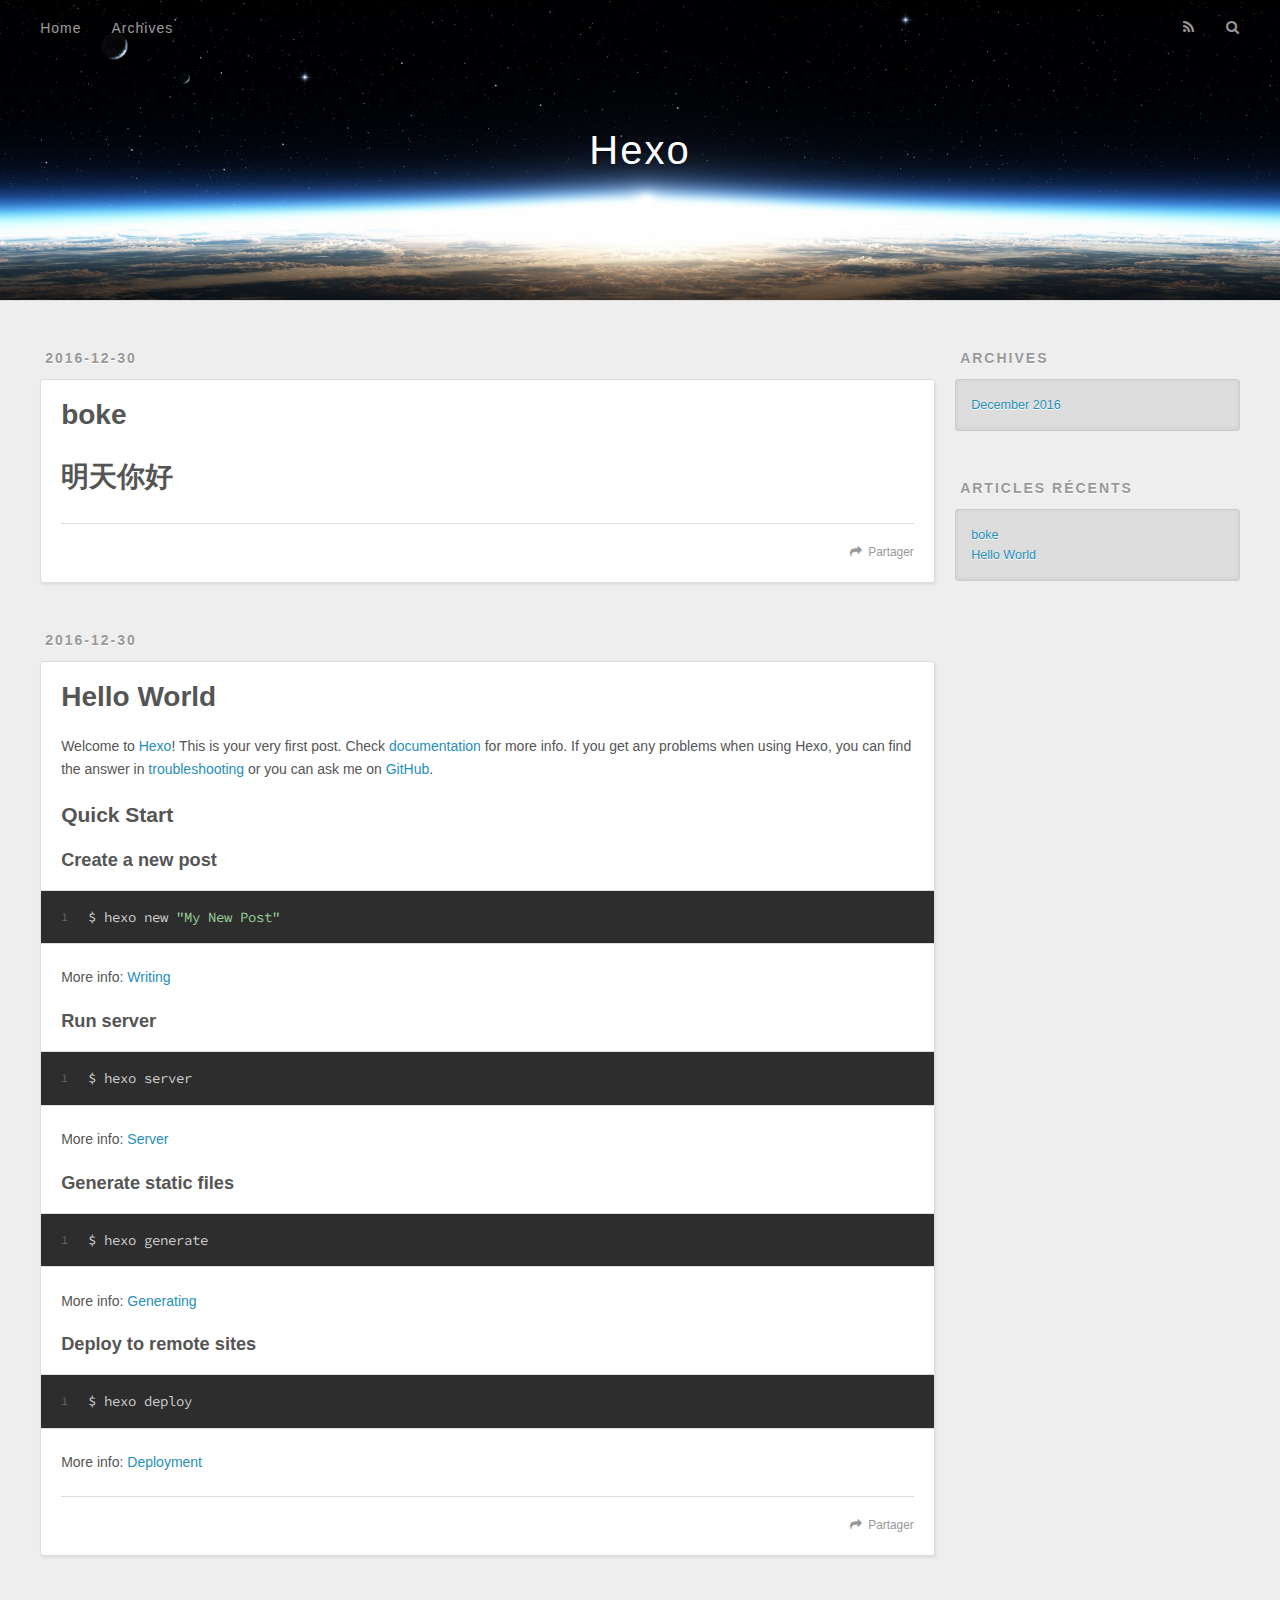
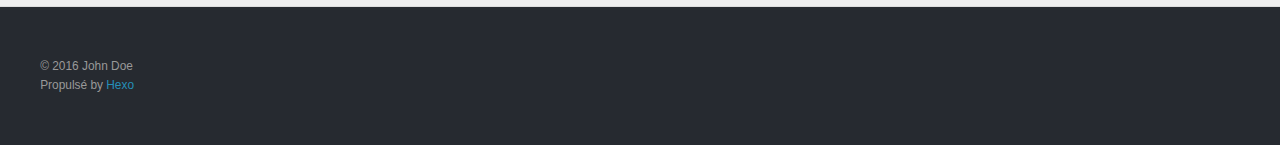
==== index.html @ 56953b09 "Site updated: 2016-12-30 18:30:34" ====
<!DOCTYPE html>
<html>
<head>
  <meta charset="utf-8">
  
  <title>Hexo</title>
  <meta name="viewport" content="width=device-width, initial-scale=1, maximum-scale=1">
  <meta property="og:type" content="website">
<meta property="og:title" content="Hexo">
<meta property="og:url" content="http://yoursite.com/index.html">
<meta property="og:site_name" content="Hexo">
<meta name="twitter:card" content="summary">
<meta name="twitter:title" content="Hexo">
  
    <link rel="alternate" href="/atom.xml" title="Hexo" type="application/atom+xml">
  
  
    <link rel="icon" href="/favicon.png">
  
  
    <link href="//fonts.googleapis.com/css?family=Source+Code+Pro" rel="stylesheet" type="text/css">
  
  <link rel="stylesheet" href="/css/style.css">
  

</head>

<body>
  <div id="container">
    <div id="wrap">
      <header id="header">
  <div id="banner"></div>
  <div id="header-outer" class="outer">
    <div id="header-title" class="inner">
      <h1 id="logo-wrap">
        <a href="/" id="logo">Hexo</a>
      </h1>
      
    </div>
    <div id="header-inner" class="inner">
      <nav id="main-nav">
        <a id="main-nav-toggle" class="nav-icon"></a>
        
          <a class="main-nav-link" href="/">Home</a>
        
          <a class="main-nav-link" href="/archives">Archives</a>
        
      </nav>
      <nav id="sub-nav">
        
          <a id="nav-rss-link" class="nav-icon" href="/atom.xml" title="Flux RSS"></a>
        
        <a id="nav-search-btn" class="nav-icon" title="Rechercher"></a>
      </nav>
      <div id="search-form-wrap">
        <form action="//google.com/search" method="get" accept-charset="UTF-8" class="search-form"><input type="search" name="q" results="0" class="search-form-input" placeholder="Search"><button type="submit" class="search-form-submit">&#xF002;</button><input type="hidden" name="sitesearch" value="http://yoursite.com"></form>
      </div>
    </div>
  </div>
</header>
      <div class="outer">
        <section id="main">
  
    <article id="post-boke" class="article article-type-post" itemscope itemprop="blogPost">
  <div class="article-meta">
    <a href="/2016/12/30/boke/" class="article-date">
  <time datetime="2016-12-30T08:36:08.000Z" itemprop="datePublished">2016-12-30</time>
</a>
    
  </div>
  <div class="article-inner">
    
    
      <header class="article-header">
        
  
    <h1 itemprop="name">
      <a class="article-title" href="/2016/12/30/boke/">boke</a>
    </h1>
  

      </header>
    
    <div class="article-entry" itemprop="articleBody">
      
        <h1 id="明天你好"><a href="#明天你好" class="headerlink" title="明天你好"></a>明天你好</h1>
      
    </div>
    <footer class="article-footer">
      <a data-url="http://yoursite.com/2016/12/30/boke/" data-id="cixbnqa6i0000v4nq6zbpm2s6" class="article-share-link">Partager</a>
      
      
    </footer>
  </div>
  
</article>


  
    <article id="post-hello-world" class="article article-type-post" itemscope itemprop="blogPost">
  <div class="article-meta">
    <a href="/2016/12/30/hello-world/" class="article-date">
  <time datetime="2016-12-30T02:10:19.491Z" itemprop="datePublished">2016-12-30</time>
</a>
    
  </div>
  <div class="article-inner">
    
    
      <header class="article-header">
        
  
    <h1 itemprop="name">
      <a class="article-title" href="/2016/12/30/hello-world/">Hello World</a>
    </h1>
  

      </header>
    
    <div class="article-entry" itemprop="articleBody">
      
        <p>Welcome to <a href="https://hexo.io/" target="_blank" rel="external">Hexo</a>! This is your very first post. Check <a href="https://hexo.io/docs/" target="_blank" rel="external">documentation</a> for more info. If you get any problems when using Hexo, you can find the answer in <a href="https://hexo.io/docs/troubleshooting.html" target="_blank" rel="external">troubleshooting</a> or you can ask me on <a href="https://github.com/hexojs/hexo/issues" target="_blank" rel="external">GitHub</a>.</p>
<h2 id="Quick-Start"><a href="#Quick-Start" class="headerlink" title="Quick Start"></a>Quick Start</h2><h3 id="Create-a-new-post"><a href="#Create-a-new-post" class="headerlink" title="Create a new post"></a>Create a new post</h3><figure class="highlight bash"><table><tr><td class="gutter"><pre><div class="line">1</div></pre></td><td class="code"><pre><div class="line">$ hexo new <span class="string">"My New Post"</span></div></pre></td></tr></table></figure>
<p>More info: <a href="https://hexo.io/docs/writing.html" target="_blank" rel="external">Writing</a></p>
<h3 id="Run-server"><a href="#Run-server" class="headerlink" title="Run server"></a>Run server</h3><figure class="highlight bash"><table><tr><td class="gutter"><pre><div class="line">1</div></pre></td><td class="code"><pre><div class="line">$ hexo server</div></pre></td></tr></table></figure>
<p>More info: <a href="https://hexo.io/docs/server.html" target="_blank" rel="external">Server</a></p>
<h3 id="Generate-static-files"><a href="#Generate-static-files" class="headerlink" title="Generate static files"></a>Generate static files</h3><figure class="highlight bash"><table><tr><td class="gutter"><pre><div class="line">1</div></pre></td><td class="code"><pre><div class="line">$ hexo generate</div></pre></td></tr></table></figure>
<p>More info: <a href="https://hexo.io/docs/generating.html" target="_blank" rel="external">Generating</a></p>
<h3 id="Deploy-to-remote-sites"><a href="#Deploy-to-remote-sites" class="headerlink" title="Deploy to remote sites"></a>Deploy to remote sites</h3><figure class="highlight bash"><table><tr><td class="gutter"><pre><div class="line">1</div></pre></td><td class="code"><pre><div class="line">$ hexo deploy</div></pre></td></tr></table></figure>
<p>More info: <a href="https://hexo.io/docs/deployment.html" target="_blank" rel="external">Deployment</a></p>

      
    </div>
    <footer class="article-footer">
      <a data-url="http://yoursite.com/2016/12/30/hello-world/" data-id="cixbnqa6o0001v4nqgsfz0b1c" class="article-share-link">Partager</a>
      
      
    </footer>
  </div>
  
</article>


  

</section>
        
          <aside id="sidebar">
  
    

  
    

  
    
  
    
  <div class="widget-wrap">
    <h3 class="widget-title">Archives</h3>
    <div class="widget">
      <ul class="archive-list"><li class="archive-list-item"><a class="archive-list-link" href="/archives/2016/12/">December 2016</a></li></ul>
    </div>
  </div>


  
    
  <div class="widget-wrap">
    <h3 class="widget-title">Articles récents</h3>
    <div class="widget">
      <ul>
        
          <li>
            <a href="/2016/12/30/boke/">boke</a>
          </li>
        
          <li>
            <a href="/2016/12/30/hello-world/">Hello World</a>
          </li>
        
      </ul>
    </div>
  </div>

  
</aside>
        
      </div>
      <footer id="footer">
  
  <div class="outer">
    <div id="footer-info" class="inner">
      &copy; 2016 John Doe<br>
      Propulsé by <a href="http://hexo.io/" target="_blank">Hexo</a>
    </div>
  </div>
</footer>
    </div>
    <nav id="mobile-nav">
  
    <a href="/" class="mobile-nav-link">Home</a>
  
    <a href="/archives" class="mobile-nav-link">Archives</a>
  
</nav>
    

<script src="//ajax.googleapis.com/ajax/libs/jquery/2.0.3/jquery.min.js"></script>


  <link rel="stylesheet" href="/fancybox/jquery.fancybox.css">
  <script src="/fancybox/jquery.fancybox.pack.js"></script>


<script src="/js/script.js"></script>

  </div>
</body>
</html>
---- css/style.css ----
body {
  width: 100%;
}
body:before,
body:after {
  content: "";
  display: table;
}
body:after {
  clear: both;
}
html,
body,
div,
span,
applet,
object,
iframe,
h1,
h2,
h3,
h4,
h5,
h6,
p,
blockquote,
pre,
a,
abbr,
acronym,
address,
big,
cite,
code,
del,
dfn,
em,
img,
ins,
kbd,
q,
s,
samp,
small,
strike,
strong,
sub,
sup,
tt,
var,
dl,
dt,
dd,
ol,
ul,
li,
fieldset,
form,
label,
legend,
table,
caption,
tbody,
tfoot,
thead,
tr,
th,
td {
  margin: 0;
  padding: 0;
  border: 0;
  outline: 0;
  font-weight: inherit;
  font-style: inherit;
  font-family: inherit;
  font-size: 100%;
  vertical-align: baseline;
}
body {
  line-height: 1;
  color: #000;
  background: #fff;
}
ol,
ul {
  list-style: none;
}
table {
  border-collapse: separate;
  border-spacing: 0;
  vertical-align: middle;
}
caption,
th,
td {
  text-align: left;
  font-weight: normal;
  vertical-align: middle;
}
a img {
  border: none;
}
input,
button {
  margin: 0;
  padding: 0;
}
input::-moz-focus-inner,
button::-moz-focus-inner {
  border: 0;
  padding: 0;
}
@font-face {
  font-family: FontAwesome;
  font-style: normal;
  font-weight: normal;
  src: url("fonts/fontawesome-webfont.eot?v=#4.0.3");
  src: url("fonts/fontawesome-webfont.eot?#iefix&v=#4.0.3") format("embedded-opentype"), url("fonts/fontawesome-webfont.woff?v=#4.0.3") format("woff"), url("fonts/fontawesome-webfont.ttf?v=#4.0.3") format("truetype"), url("fonts/fontawesome-webfont.svg#fontawesomeregular?v=#4.0.3") format("svg");
}
html,
body,
#container {
  height: 100%;
}
body {
  background: #eee;
  font: 14px "Helvetica Neue", Helvetica, Arial, sans-serif;
  -webkit-text-size-adjust: 100%;
}
.outer {
  max-width: 1220px;
  margin: 0 auto;
  padding: 0 20px;
}
.outer:before,
.outer:after {
  content: "";
  display: table;
}
.outer:after {
  clear: both;
}
.inner {
  display: inline;
  float: left;
  width: 98.33333333333333%;
  margin: 0 0.833333333333333%;
}
.left,
.alignleft {
  float: left;
}
.right,
.alignright {
  float: right;
}
.clear {
  clear: both;
}
#container {
  position: relative;
}
.mobile-nav-on {
  overflow: hidden;
}
#wrap {
  height: 100%;
  width: 100%;
  position: absolute;
  top: 0;
  left: 0;
  -webkit-transition: 0.2s ease-out;
  -moz-transition: 0.2s ease-out;
  -ms-transition: 0.2s ease-out;
  transition: 0.2s ease-out;
  z-index: 1;
  background: #eee;
}
.mobile-nav-on #wrap {
  left: 280px;
}
@media screen and (min-width: 768px) {
  #main {
    display: inline;
    float: left;
    width: 73.33333333333333%;
    margin: 0 0.833333333333333%;
  }
}
.article-date,
.article-category-link,
.archive-year,
.widget-title {
  text-decoration: none;
  text-transform: uppercase;
  letter-spacing: 2px;
  color: #999;
  margin-bottom: 1em;
  margin-left: 5px;
  line-height: 1em;
  text-shadow: 0 1px #fff;
  font-weight: bold;
}
.article-inner,
.archive-article-inner {
  background: #fff;
  -webkit-box-shadow: 1px 2px 3px #ddd;
  box-shadow: 1px 2px 3px #ddd;
  border: 1px solid #ddd;
  border-radius: 3px;
}
.article-entry h1,
.widget h1 {
  font-size: 2em;
}
.article-entry h2,
.widget h2 {
  font-size: 1.5em;
}
.article-entry h3,
.widget h3 {
  font-size: 1.3em;
}
.article-entry h4,
.widget h4 {
  font-size: 1.2em;
}
.article-entry h5,
.widget h5 {
  font-size: 1em;
}
.article-entry h6,
.widget h6 {
  font-size: 1em;
  color: #999;
}
.article-entry hr,
.widget hr {
  border: 1px dashed #ddd;
}
.article-entry strong,
.widget strong {
  font-weight: bold;
}
.article-entry em,
.widget em,
.article-entry cite,
.widget cite {
  font-style: italic;
}
.article-entry sup,
.widget sup,
.article-entry sub,
.widget sub {
  font-size: 0.75em;
  line-height: 0;
  position: relative;
  vertical-align: baseline;
}
.article-entry sup,
.widget sup {
  top: -0.5em;
}
.article-entry sub,
.widget sub {
  bottom: -0.2em;
}
.article-entry small,
.widget small {
  font-size: 0.85em;
}
.article-entry acronym,
.widget acronym,
.article-entry abbr,
.widget abbr {
  border-bottom: 1px dotted;
}
.article-entry ul,
.widget ul,
.article-entry ol,
.widget ol,
.article-entry dl,
.widget dl {
  margin: 0 20px;
  line-height: 1.6em;
}
.article-entry ul ul,
.widget ul ul,
.article-entry ol ul,
.widget ol ul,
.article-entry ul ol,
.widget ul ol,
.article-entry ol ol,
.widget ol ol {
  margin-top: 0;
  margin-bottom: 0;
}
.article-entry ul,
.widget ul {
  list-style: disc;
}
.article-entry ol,
.widget ol {
  list-style: decimal;
}
.article-entry dt,
.widget dt {
  font-weight: bold;
}
#header {
  height: 300px;
  position: relative;
  border-bottom: 1px solid #ddd;
}
#header:before,
#header:after {
  content: "";
  position: absolute;
  left: 0;
  right: 0;
  height: 40px;
}
#header:before {
  top: 0;
  background: -webkit-linear-gradient(rgba(0,0,0,0.2), transparent);
  background: -moz-linear-gradient(rgba(0,0,0,0.2), transparent);
  background: -ms-linear-gradient(rgba(0,0,0,0.2), transparent);
  background: linear-gradient(rgba(0,0,0,0.2), transparent);
}
#header:after {
  bottom: 0;
  background: -webkit-linear-gradient(transparent, rgba(0,0,0,0.2));
  background: -moz-linear-gradient(transparent, rgba(0,0,0,0.2));
  background: -ms-linear-gradient(transparent, rgba(0,0,0,0.2));
  background: linear-gradient(transparent, rgba(0,0,0,0.2));
}
#header-outer {
  height: 100%;
  position: relative;
}
#header-inner {
  position: relative;
  overflow: hidden;
}
#banner {
  position: absolute;
  top: 0;
  left: 0;
  width: 100%;
  height: 100%;
  background: url("images/banner.jpg") center #000;
  -webkit-background-size: cover;
  -moz-background-size: cover;
  background-size: cover;
  z-index: -1;
}
#header-title {
  text-align: center;
  height: 40px;
  position: absolute;
  top: 50%;
  left: 0;
  margin-top: -20px;
}
#logo,
#subtitle {
  text-decoration: none;
  color: #fff;
  font-weight: 300;
  text-shadow: 0 1px 4px rgba(0,0,0,0.3);
}
#logo {
  font-size: 40px;
  line-height: 40px;
  letter-spacing: 2px;
}
#subtitle {
  font-size: 16px;
  line-height: 16px;
  letter-spacing: 1px;
}
#subtitle-wrap {
  margin-top: 16px;
}
#main-nav {
  float: left;
  margin-left: -15px;
}
.nav-icon,
.main-nav-link {
  float: left;
  color: #fff;
  opacity: 0.6;
  text-decoration: none;
  text-shadow: 0 1px rgba(0,0,0,0.2);
  -webkit-transition: opacity 0.2s;
  -moz-transition: opacity 0.2s;
  -ms-transition: opacity 0.2s;
  transition: opacity 0.2s;
  display: block;
  padding: 20px 15px;
}
.nav-icon:hover,
.main-nav-link:hover {
  opacity: 1;
}
.nav-icon {
  font-family: FontAwesome;
  text-align: center;
  font-size: 14px;
  width: 14px;
  height: 14px;
  padding: 20px 15px;
  position: relative;
  cursor: pointer;
}
.main-nav-link {
  font-weight: 300;
  letter-spacing: 1px;
}
@media screen and (max-width: 479px) {
  .main-nav-link {
    display: none;
  }
}
#main-nav-toggle {
  display: none;
}
#main-nav-toggle:before {
  content: "\f0c9";
}
@media screen and (max-width: 479px) {
  #main-nav-toggle {
    display: block;
  }
}
#sub-nav {
  float: right;
  margin-right: -15px;
}
#nav-rss-link:before {
  content: "\f09e";
}
#nav-search-btn:before {
  content: "\f002";
}
#search-form-wrap {
  position: absolute;
  top: 15px;
  width: 150px;
  height: 30px;
  right: -150px;
  opacity: 0;
  -webkit-transition: 0.2s ease-out;
  -moz-transition: 0.2s ease-out;
  -ms-transition: 0.2s ease-out;
  transition: 0.2s ease-out;
}
#search-form-wrap.on {
  opacity: 1;
  right: 0;
}
@media screen and (max-width: 479px) {
  #search-form-wrap {
    width: 100%;
    right: -100%;
  }
}
.search-form {
  position: absolute;
  top: 0;
  left: 0;
  right: 0;
  background: #fff;
  padding: 5px 15px;
  border-radius: 15px;
  -webkit-box-shadow: 0 0 10px rgba(0,0,0,0.3);
  box-shadow: 0 0 10px rgba(0,0,0,0.3);
}
.search-form-input {
  border: none;
  background: none;
  color: #555;
  width: 100%;
  font: 13px "Helvetica Neue", Helvetica, Arial, sans-serif;
  outline: none;
}
.search-form-input::-webkit-search-results-decoration,
.search-form-input::-webkit-search-cancel-button {
  -webkit-appearance: none;
}
.search-form-submit {
  position: absolute;
  top: 50%;
  right: 10px;
  margin-top: -7px;
  font: 13px FontAwesome;
  border: none;
  background: none;
  color: #bbb;
  cursor: pointer;
}
.search-form-submit:hover,
.search-form-submit:focus {
  color: #777;
}
.article {
  margin: 50px 0;
}
.article-inner {
  overflow: hidden;
}
.article-meta:before,
.article-meta:after {
  content: "";
  display: table;
}
.article-meta:after {
  clear: both;
}
.article-date {
  float: left;
}
.article-category {
  float: left;
  line-height: 1em;
  color: #ccc;
  text-shadow: 0 1px #fff;
  margin-left: 8px;
}
.article-category:before {
  content: "\2022";
}
.article-category-link {
  margin: 0 12px 1em;
}
.article-header {
  padding: 20px 20px 0;
}
.article-title {
  text-decoration: none;
  font-size: 2em;
  font-weight: bold;
  color: #555;
  line-height: 1.1em;
  -webkit-transition: color 0.2s;
  -moz-transition: color 0.2s;
  -ms-transition: color 0.2s;
  transition: color 0.2s;
}
a.article-title:hover {
  color: #258fb8;
}
.article-entry {
  color: #555;
  padding: 0 20px;
}
.article-entry:before,
.article-entry:after {
  content: "";
  display: table;
}
.article-entry:after {
  clear: both;
}
.article-entry p,
.article-entry table {
  line-height: 1.6em;
  margin: 1.6em 0;
}
.article-entry h1,
.article-entry h2,
.article-entry h3,
.article-entry h4,
.article-entry h5,
.article-entry h6 {
  font-weight: bold;
}
.article-entry h1,
.article-entry h2,
.article-entry h3,
.article-entry h4,
.article-entry h5,
.article-entry h6 {
  line-height: 1.1em;
  margin: 1.1em 0;
}
.article-entry a {
  color: #258fb8;
  text-decoration: none;
}
.article-entry a:hover {
  text-decoration: underline;
}
.article-entry ul,
.article-entry ol,
.article-entry dl {
  margin-top: 1.6em;
  margin-bottom: 1.6em;
}
.article-entry img,
.article-entry video {
  max-width: 100%;
  height: auto;
  display: block;
  margin: auto;
}
.article-entry iframe {
  border: none;
}
.article-entry table {
  width: 100%;
  border-collapse: collapse;
  border-spacing: 0;
}
.article-entry th {
  font-weight: bold;
  border-bottom: 3px solid #ddd;
  padding-bottom: 0.5em;
}
.article-entry td {
  border-bottom: 1px solid #ddd;
  padding: 10px 0;
}
.article-entry blockquote {
  font-family: Georgia, "Times New Roman", serif;
  font-size: 1.4em;
  margin: 1.6em 20px;
  text-align: center;
}
.article-entry blockquote footer {
  font-size: 14px;
  margin: 1.6em 0;
  font-family: "Helvetica Neue", Helvetica, Arial, sans-serif;
}
.article-entry blockquote footer cite:before {
  content: "—";
  padding: 0 0.5em;
}
.article-entry .pullquote {
  text-align: left;
  width: 45%;
  margin: 0;
}
.article-entry .pullquote.left {
  margin-left: 0.5em;
  margin-right: 1em;
}
.article-entry .pullquote.right {
  margin-right: 0.5em;
  margin-left: 1em;
}
.article-entry .caption {
  color: #999;
  display: block;
  font-size: 0.9em;
  margin-top: 0.5em;
  position: relative;
  text-align: center;
}
.article-entry .video-container {
  position: relative;
  padding-top: 56.25%;
  height: 0;
  overflow: hidden;
}
.article-entry .video-container iframe,
.article-entry .video-container object,
.article-entry .video-container embed {
  position: absolute;
  top: 0;
  left: 0;
  width: 100%;
  height: 100%;
  margin-top: 0;
}
.article-more-link a {
  display: inline-block;
  line-height: 1em;
  padding: 6px 15px;
  border-radius: 15px;
  background: #eee;
  color: #999;
  text-shadow: 0 1px #fff;
  text-decoration: none;
}
.article-more-link a:hover {
  background: #258fb8;
  color: #fff;
  text-decoration: none;
  text-shadow: 0 1px #1e7293;
}
.article-footer {
  font-size: 0.85em;
  line-height: 1.6em;
  border-top: 1px solid #ddd;
  padding-top: 1.6em;
  margin: 0 20px 20px;
}
.article-footer:before,
.article-footer:after {
  content: "";
  display: table;
}
.article-footer:after {
  clear: both;
}
.article-footer a {
  color: #999;
  text-decoration: none;
}
.article-footer a:hover {
  color: #555;
}
.article-tag-list-item {
  float: left;
  margin-right: 10px;
}
.article-tag-list-link:before {
  content: "#";
}
.article-comment-link {
  float: right;
}
.article-comment-link:before {
  content: "\f075";
  font-family: FontAwesome;
  padding-right: 8px;
}
.article-share-link {
  cursor: pointer;
  float: right;
  margin-left: 20px;
}
.article-share-link:before {
  content: "\f064";
  font-family: FontAwesome;
  padding-right: 6px;
}
#article-nav {
  position: relative;
}
#article-nav:before,
#article-nav:after {
  content: "";
  display: table;
}
#article-nav:after {
  clear: both;
}
@media screen and (min-width: 768px) {
  #article-nav {
    margin: 50px 0;
  }
  #article-nav:before {
    width: 8px;
    height: 8px;
    position: absolute;
    top: 50%;
    left: 50%;
    margin-top: -4px;
    margin-left: -4px;
    content: "";
    border-radius: 50%;
    background: #ddd;
    -webkit-box-shadow: 0 1px 2px #fff;
    box-shadow: 0 1px 2px #fff;
  }
}
.article-nav-link-wrap {
  text-decoration: none;
  text-shadow: 0 1px #fff;
  color: #999;
  -webkit-box-sizing: border-box;
  -moz-box-sizing: border-box;
  box-sizing: border-box;
  margin-top: 50px;
  text-align: center;
  display: block;
}
.article-nav-link-wrap:hover {
  color: #555;
}
@media screen and (min-width: 768px) {
  .article-nav-link-wrap {
    width: 50%;
    margin-top: 0;
  }
}
@media screen and (min-width: 768px) {
  #article-nav-newer {
    float: left;
    text-align: right;
    padding-right: 20px;
  }
}
@media screen and (min-width: 768px) {
  #article-nav-older {
    float: right;
    text-align: left;
    padding-left: 20px;
  }
}
.article-nav-caption {
  text-transform: uppercase;
  letter-spacing: 2px;
  color: #ddd;
  line-height: 1em;
  font-weight: bold;
}
#article-nav-newer .article-nav-caption {
  margin-right: -2px;
}
.article-nav-title {
  font-size: 0.85em;
  line-height: 1.6em;
  margin-top: 0.5em;
}
.article-share-box {
  position: absolute;
  display: none;
  background: #fff;
  -webkit-box-shadow: 1px 2px 10px rgba(0,0,0,0.2);
  box-shadow: 1px 2px 10px rgba(0,0,0,0.2);
  border-radius: 3px;
  margin-left: -145px;
  overflow: hidden;
  z-index: 1;
}
.article-share-box.on {
  display: block;
}
.article-share-input {
  width: 100%;
  background: none;
  -webkit-box-sizing: border-box;
  -moz-box-sizing: border-box;
  box-sizing: border-box;
  font: 14px "Helvetica Neue", Helvetica, Arial, sans-serif;
  padding: 0 15px;
  color: #555;
  outline: none;
  border: 1px solid #ddd;
  border-radius: 3px 3px 0 0;
  height: 36px;
  line-height: 36px;
}
.article-share-links {
  background: #eee;
}
.article-share-links:before,
.article-share-links:after {
  content: "";
  display: table;
}
.article-share-links:after {
  clear: both;
}
.article-share-twitter,
.article-share-facebook,
.article-share-pinterest,
.article-share-google {
  width: 50px;
  height: 36px;
  display: block;
  float: left;
  position: relative;
  color: #999;
  text-shadow: 0 1px #fff;
}
.article-share-twitter:before,
.article-share-facebook:before,
.article-share-pinterest:before,
.article-share-google:before {
  font-size: 20px;
  font-family: FontAwesome;
  width: 20px;
  height: 20px;
  position: absolute;
  top: 50%;
  left: 50%;
  margin-top: -10px;
  margin-left: -10px;
  text-align: center;
}
.article-share-twitter:hover,
.article-share-facebook:hover,
.article-share-pinterest:hover,
.article-share-google:hover {
  color: #fff;
}
.article-share-twitter:before {
  content: "\f099";
}
.article-share-twitter:hover {
  background: #00aced;
  text-shadow: 0 1px #008abe;
}
.article-share-facebook:before {
  content: "\f09a";
}
.article-share-facebook:hover {
  background: #3b5998;
  text-shadow: 0 1px #2f477a;
}
.article-share-pinterest:before {
  content: "\f0d2";
}
.article-share-pinterest:hover {
  background: #cb2027;
  text-shadow: 0 1px #a21a1f;
}
.article-share-google:before {
  content: "\f0d5";
}
.article-share-google:hover {
  background: #dd4b39;
  text-shadow: 0 1px #be3221;
}
.article-gallery {
  background: #000;
  position: relative;
}
.article-gallery-photos {
  position: relative;
  overflow: hidden;
}
.article-gallery-img {
  display: none;
  max-width: 100%;
}
.article-gallery-img:first-child {
  display: block;
}
.article-gallery-img.loaded {
  position: absolute;
  display: block;
}
.article-gallery-img img {
  display: block;
  max-width: 100%;
  margin: 0 auto;
}
#comments {
  background: #fff;
  -webkit-box-shadow: 1px 2px 3px #ddd;
  box-shadow: 1px 2px 3px #ddd;
  padding: 20px;
  border: 1px solid #ddd;
  border-radius: 3px;
  margin: 50px 0;
}
#comments a {
  color: #258fb8;
}
.archives-wrap {
  margin: 50px 0;
}
.archives:before,
.archives:after {
  content: "";
  display: table;
}
.archives:after {
  clear: both;
}
.archive-year-wrap {
  margin-bottom: 1em;
}
.archives {
  -webkit-column-gap: 10px;
  -moz-column-gap: 10px;
  column-gap: 10px;
}
@media screen and (min-width: 480px) and (max-width: 767px) {
  .archives {
    -webkit-column-count: 2;
    -moz-column-count: 2;
    column-count: 2;
  }
}
@media screen and (min-width: 768px) {
  .archives {
    -webkit-column-count: 3;
    -moz-column-count: 3;
    column-count: 3;
  }
}
.archive-article {
  -webkit-column-break-inside: avoid;
  page-break-inside: avoid;
  overflow: hidden;
  break-inside: avoid-column;
}
.archive-article-inner {
  padding: 10px;
  margin-bottom: 15px;
}
.archive-article-title {
  text-decoration: none;
  font-weight: bold;
  color: #555;
  -webkit-transition: color 0.2s;
  -moz-transition: color 0.2s;
  -ms-transition: color 0.2s;
  transition: color 0.2s;
  line-height: 1.6em;
}
.archive-article-title:hover {
  color: #258fb8;
}
.archive-article-footer {
  margin-top: 1em;
}
.archive-article-date {
  color: #999;
  text-decoration: none;
  font-size: 0.85em;
  line-height: 1em;
  margin-bottom: 0.5em;
  display: block;
}
#page-nav {
  margin: 50px auto;
  background: #fff;
  -webkit-box-shadow: 1px 2px 3px #ddd;
  box-shadow: 1px 2px 3px #ddd;
  border: 1px solid #ddd;
  border-radius: 3px;
  text-align: center;
  color: #999;
  overflow: hidden;
}
#page-nav:before,
#page-nav:after {
  content: "";
  display: table;
}
#page-nav:after {
  clear: both;
}
#page-nav a,
#page-nav span {
  padding: 10px 20px;
  line-height: 1;
  height: 2ex;
}
#page-nav a {
  color: #999;
  text-decoration: none;
}
#page-nav a:hover {
  background: #999;
  color: #fff;
}
#page-nav .prev {
  float: left;
}
#page-nav .next {
  float: right;
}
#page-nav .page-number {
  display: inline-block;
}
@media screen and (max-width: 479px) {
  #page-nav .page-number {
    display: none;
  }
}
#page-nav .current {
  color: #555;
  font-weight: bold;
}
#page-nav .space {
  color: #ddd;
}
#footer {
  background: #262a30;
  padding: 50px 0;
  border-top: 1px solid #ddd;
  color: #999;
}
#footer a {
  color: #258fb8;
  text-decoration: none;
}
#footer a:hover {
  text-decoration: underline;
}
#footer-info {
  line-height: 1.6em;
  font-size: 0.85em;
}
.article-entry pre,
.article-entry .highlight {
  background: #2d2d2d;
  margin: 0 -20px;
  padding: 15px 20px;
  border-style: solid;
  border-color: #ddd;
  border-width: 1px 0;
  overflow: auto;
  color: #ccc;
  line-height: 22.400000000000002px;
}
.article-entry .highlight .gutter pre,
.article-entry .gist .gist-file .gist-data .line-numbers {
  color: #666;
  font-size: 0.85em;
}
.article-entry pre,
.article-entry code {
  font-family: "Source Code Pro", Consolas, Monaco, Menlo, Consolas, monospace;
}
.article-entry code {
  background: #eee;
  text-shadow: 0 1px #fff;
  padding: 0 0.3em;
}
.article-entry pre code {
  background: none;
  text-shadow: none;
  padding: 0;
}
.article-entry .highlight pre {
  border: none;
  margin: 0;
  padding: 0;
}
.article-entry .highlight table {
  margin: 0;
  width: auto;
}
.article-entry .highlight td {
  border: none;
  padding: 0;
}
.article-entry .highlight figcaption {
  font-size: 0.85em;
  color: #999;
  line-height: 1em;
  margin-bottom: 1em;
}
.article-entry .highlight figcaption:before,
.article-entry .highlight figcaption:after {
  content: "";
  display: table;
}
.article-entry .highlight figcaption:after {
  clear: both;
}
.article-entry .highlight figcaption a {
  float: right;
}
.article-entry .highlight .gutter pre {
  text-align: right;
  padding-right: 20px;
}
.article-entry .highlight .line {
  height: 22.400000000000002px;
}
.article-entry .highlight .line.marked {
  background: #515151;
}
.article-entry .gist {
  margin: 0 -20px;
  border-style: solid;
  border-color: #ddd;
  border-width: 1px 0;
  background: #2d2d2d;
  padding: 15px 20px 15px 0;
}
.article-entry .gist .gist-file {
  border: none;
  font-family: "Source Code Pro", Consolas, Monaco, Menlo, Consolas, monospace;
  margin: 0;
}
.article-entry .gist .gist-file .gist-data {
  background: none;
  border: none;
}
.article-entry .gist .gist-file .gist-data .line-numbers {
  background: none;
  border: none;
  padding: 0 20px 0 0;
}
.article-entry .gist .gist-file .gist-data .line-data {
  padding: 0 !important;
}
.article-entry .gist .gist-file .highlight {
  margin: 0;
  padding: 0;
  border: none;
}
.article-entry .gist .gist-file .gist-meta {
  background: #2d2d2d;
  color: #999;
  font: 0.85em "Helvetica Neue", Helvetica, Arial, sans-serif;
  text-shadow: 0 0;
  padding: 0;
  margin-top: 1em;
  margin-left: 20px;
}
.article-entry .gist .gist-file .gist-meta a {
  color: #258fb8;
  font-weight: normal;
}
.article-entry .gist .gist-file .gist-meta a:hover {
  text-decoration: underline;
}
pre .comment,
pre .title {
  color: #999;
}
pre .variable,
pre .attribute,
pre .tag,
pre .regexp,
pre .ruby .constant,
pre .xml .tag .title,
pre .xml .pi,
pre .xml .doctype,
pre .html .doctype,
pre .css .id,
pre .css .class,
pre .css .pseudo {
  color: #f2777a;
}
pre .number,
pre .preprocessor,
pre .built_in,
pre .literal,
pre .params,
pre .constant {
  color: #f99157;
}
pre .class,
pre .ruby .class .title,
pre .css .rules .attribute {
  color: #9c9;
}
pre .string,
pre .value,
pre .inheritance,
pre .header,
pre .ruby .symbol,
pre .xml .cdata {
  color: #9c9;
}
pre .css .hexcolor {
  color: #6cc;
}
pre .function,
pre .python .decorator,
pre .python .title,
pre .ruby .function .title,
pre .ruby .title .keyword,
pre .perl .sub,
pre .javascript .title,
pre .coffeescript .title {
  color: #69c;
}
pre .keyword,
pre .javascript .function {
  color: #c9c;
}
@media screen and (max-width: 479px) {
  #mobile-nav {
    position: absolute;
    top: 0;
    left: 0;
    width: 280px;
    height: 100%;
    background: #191919;
    border-right: 1px solid #fff;
  }
}
@media screen and (max-width: 479px) {
  .mobile-nav-link {
    display: block;
    color: #999;
    text-decoration: none;
    padding: 15px 20px;
    font-weight: bold;
  }
  .mobile-nav-link:hover {
    color: #fff;
  }
}
@media screen and (min-width: 768px) {
  #sidebar {
    display: inline;
    float: left;
    width: 23.333333333333332%;
    margin: 0 0.833333333333333%;
  }
}
.widget-wrap {
  margin: 50px 0;
}
.widget {
  color: #777;
  text-shadow: 0 1px #fff;
  background: #ddd;
  -webkit-box-shadow: 0 -1px 4px #ccc inset;
  box-shadow: 0 -1px 4px #ccc inset;
  border: 1px solid #ccc;
  padding: 15px;
  border-radius: 3px;
}
.widget a {
  color: #258fb8;
  text-decoration: none;
}
.widget a:hover {
  text-decoration: underline;
}
.widget ul ul,
.widget ol ul,
.widget dl ul,
.widget ul ol,
.widget ol ol,
.widget dl ol,
.widget ul dl,
.widget ol dl,
.widget dl dl {
  margin-left: 15px;
  list-style: disc;
}
.widget {
  line-height: 1.6em;
  word-wrap: break-word;
  font-size: 0.9em;
}
.widget ul,
.widget ol {
  list-style: none;
  margin: 0;
}
.widget ul ul,
.widget ol ul,
.widget ul ol,
.widget ol ol {
  margin: 0 20px;
}
.widget ul ul,
.widget ol ul {
  list-style: disc;
}
.widget ul ol,
.widget ol ol {
  list-style: decimal;
}
.category-list-count,
.tag-list-count,
.archive-list-count {
  padding-left: 5px;
  color: #999;
  font-size: 0.85em;
}
.category-list-count:before,
.tag-list-count:before,
.archive-list-count:before {
  content: "(";
}
.category-list-count:after,
.tag-list-count:after,
.archive-list-count:after {
  content: ")";
}
.tagcloud a {
  margin-right: 5px;
  display: inline-block;
}
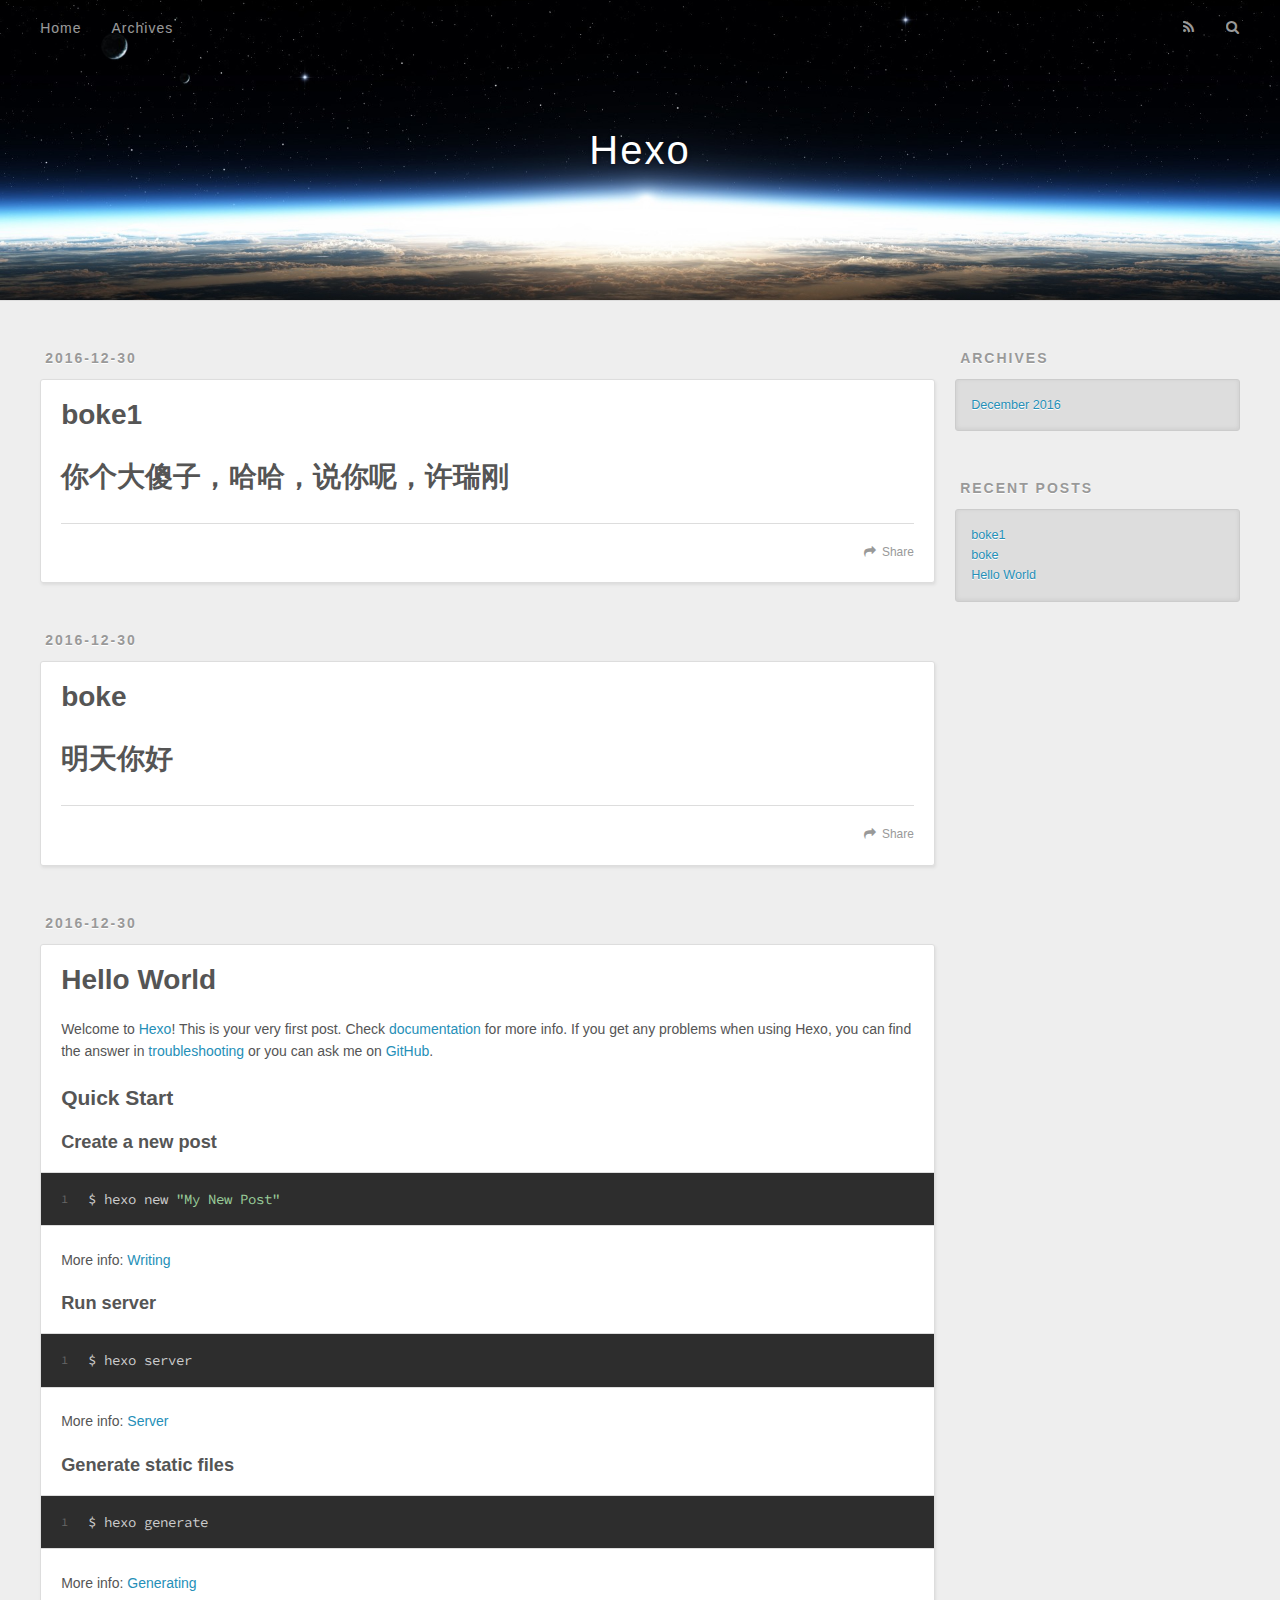
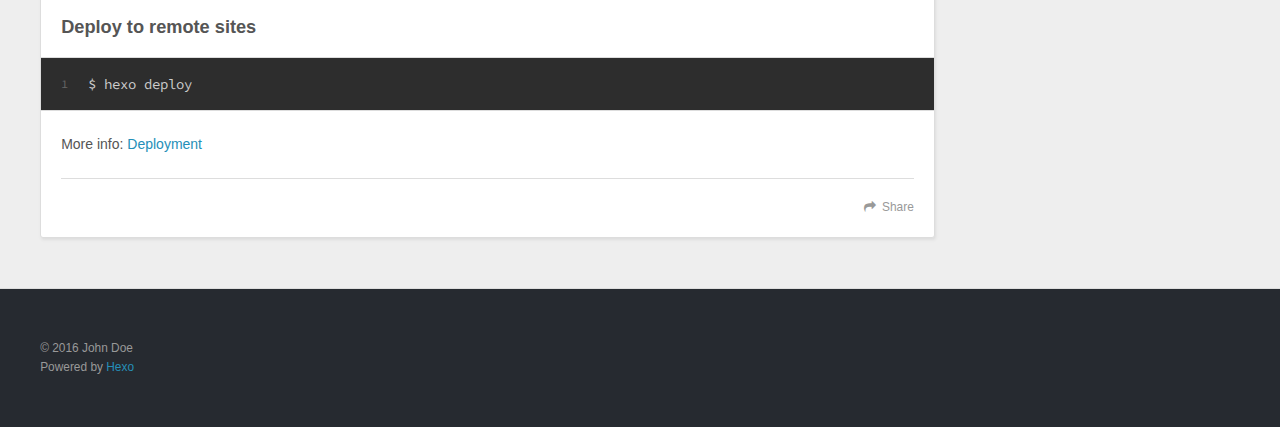
==== commit 1c18e61a: "Site updated: 2016-12-30 18:39:54" ====
--- a/index.html
+++ b/index.html
@@ -48,9 +48,9 @@
       </nav>
       <nav id="sub-nav">
         
-          <a id="nav-rss-link" class="nav-icon" href="/atom.xml" title="Flux RSS"></a>
-        
-        <a id="nav-search-btn" class="nav-icon" title="Rechercher"></a>
+          <a id="nav-rss-link" class="nav-icon" href="/atom.xml" title="RSS Feed"></a>
+        
+        <a id="nav-search-btn" class="nav-icon" title="Search"></a>
       </nav>
       <div id="search-form-wrap">
         <form action="//google.com/search" method="get" accept-charset="UTF-8" class="search-form"><input type="search" name="q" results="0" class="search-form-input" placeholder="Search"><button type="submit" class="search-form-submit">&#xF002;</button><input type="hidden" name="sitesearch" value="http://yoursite.com"></form>
@@ -60,6 +60,42 @@
 </header>
       <div class="outer">
         <section id="main">
+  
+    <article id="post-boke1" class="article article-type-post" itemscope itemprop="blogPost">
+  <div class="article-meta">
+    <a href="/2016/12/30/boke1/" class="article-date">
+  <time datetime="2016-12-30T10:35:42.000Z" itemprop="datePublished">2016-12-30</time>
+</a>
+    
+  </div>
+  <div class="article-inner">
+    
+    
+      <header class="article-header">
+        
+  
+    <h1 itemprop="name">
+      <a class="article-title" href="/2016/12/30/boke1/">boke1</a>
+    </h1>
+  
+
+      </header>
+    
+    <div class="article-entry" itemprop="articleBody">
+      
+        <h1 id="你个大傻子，哈哈，说你呢，许瑞刚"><a href="#你个大傻子，哈哈，说你呢，许瑞刚" class="headerlink" title="你个大傻子，哈哈，说你呢，许瑞刚"></a>你个大傻子，哈哈，说你呢，许瑞刚</h1>
+      
+    </div>
+    <footer class="article-footer">
+      <a data-url="http://yoursite.com/2016/12/30/boke1/" data-id="cixbo0803000198nqpl4fmanc" class="article-share-link">Share</a>
+      
+      
+    </footer>
+  </div>
+  
+</article>
+
+
   
     <article id="post-boke" class="article article-type-post" itemscope itemprop="blogPost">
   <div class="article-meta">
@@ -87,7 +123,7 @@
       
     </div>
     <footer class="article-footer">
-      <a data-url="http://yoursite.com/2016/12/30/boke/" data-id="cixbnqa6i0000v4nq6zbpm2s6" class="article-share-link">Partager</a>
+      <a data-url="http://yoursite.com/2016/12/30/boke/" data-id="cixbo07zx000098nqd4b8o5r2" class="article-share-link">Share</a>
       
       
     </footer>
@@ -132,7 +168,7 @@
       
     </div>
     <footer class="article-footer">
-      <a data-url="http://yoursite.com/2016/12/30/hello-world/" data-id="cixbnqa6o0001v4nqgsfz0b1c" class="article-share-link">Partager</a>
+      <a data-url="http://yoursite.com/2016/12/30/hello-world/" data-id="cixbo0806000298nqg1m6qbno" class="article-share-link">Share</a>
       
       
     </footer>
@@ -167,9 +203,13 @@
   
     
   <div class="widget-wrap">
-    <h3 class="widget-title">Articles récents</h3>
+    <h3 class="widget-title">Recent Posts</h3>
     <div class="widget">
       <ul>
+        
+          <li>
+            <a href="/2016/12/30/boke1/">boke1</a>
+          </li>
         
           <li>
             <a href="/2016/12/30/boke/">boke</a>
@@ -192,7 +232,7 @@
   <div class="outer">
     <div id="footer-info" class="inner">
       &copy; 2016 John Doe<br>
-      Propulsé by <a href="http://hexo.io/" target="_blank">Hexo</a>
+      Powered by <a href="http://hexo.io/" target="_blank">Hexo</a>
     </div>
   </div>
 </footer>
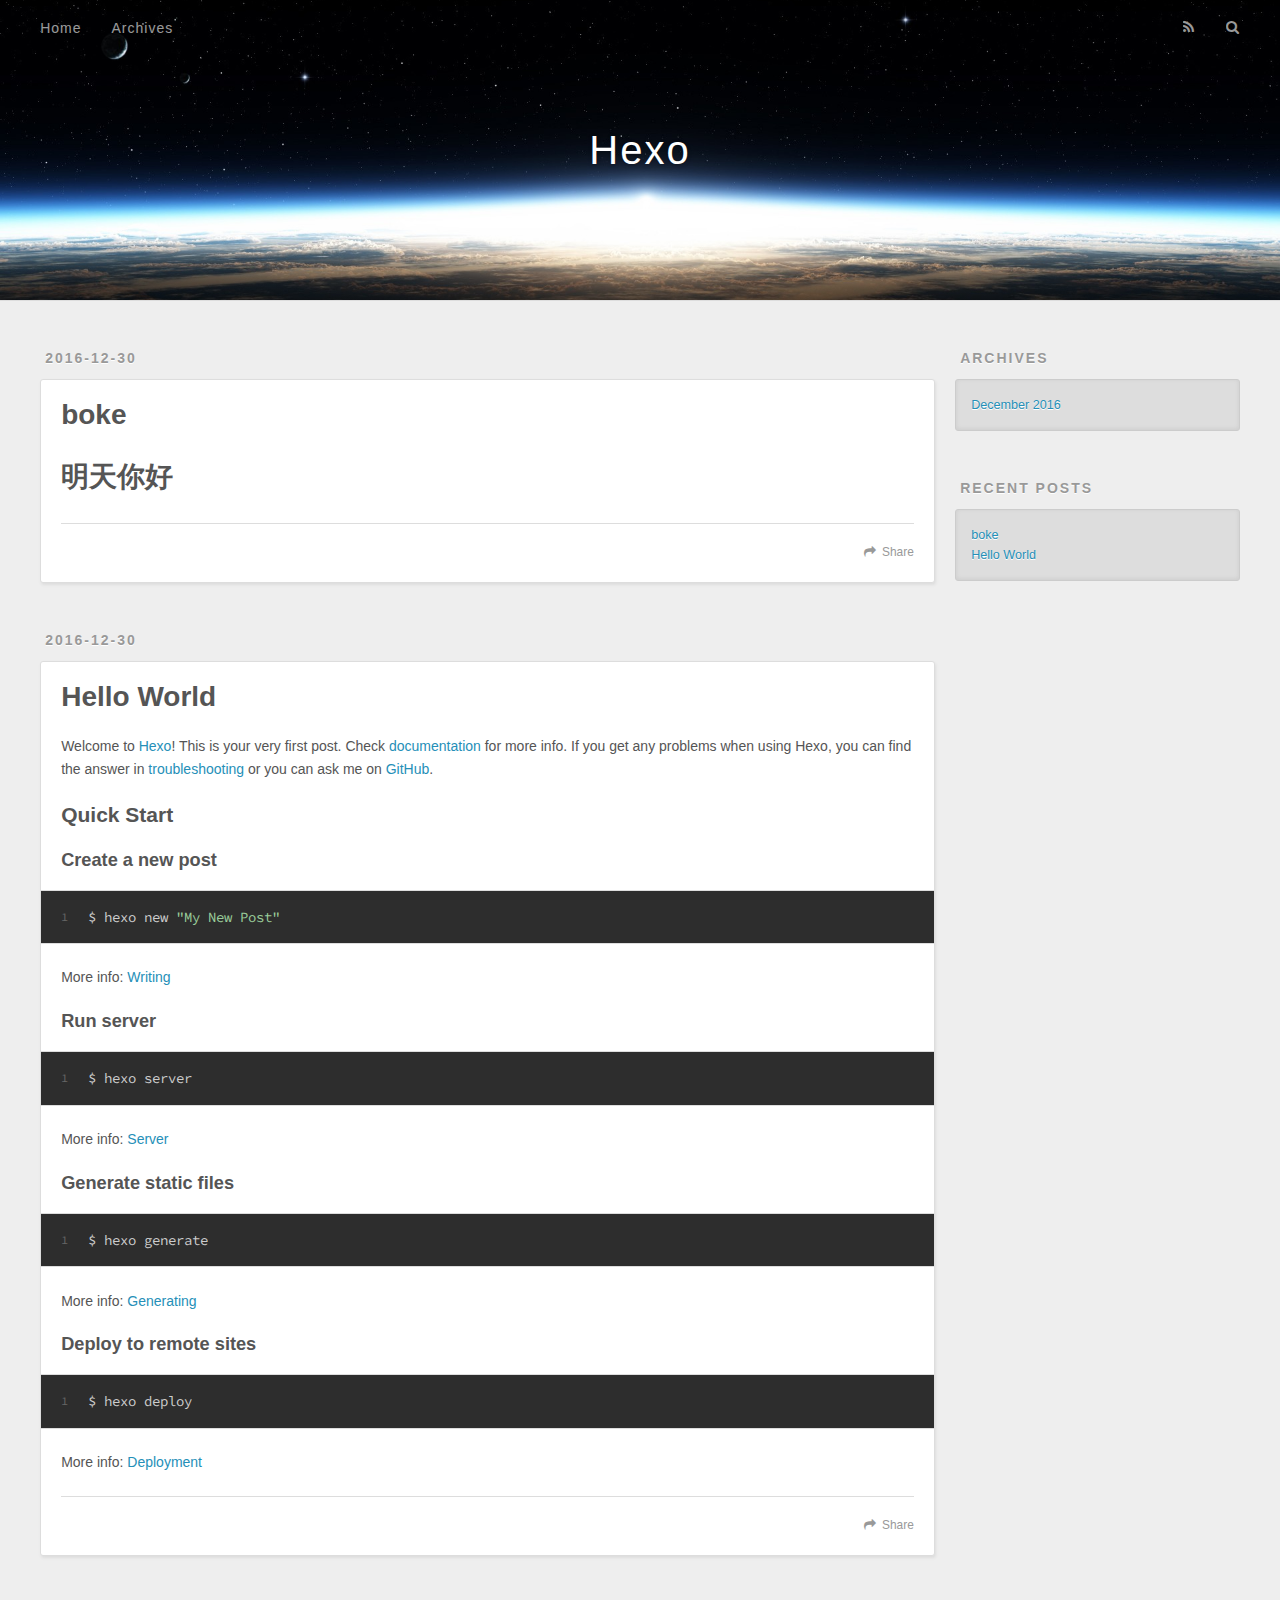
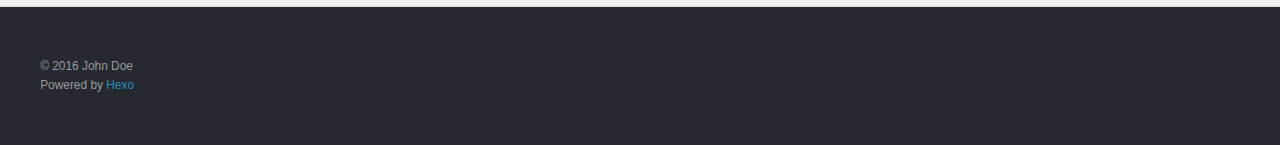
==== commit 4537762d: "Site updated: 2016-12-30 18:43:04" ====
--- a/index.html
+++ b/index.html
@@ -61,42 +61,6 @@
       <div class="outer">
         <section id="main">
   
-    <article id="post-boke1" class="article article-type-post" itemscope itemprop="blogPost">
-  <div class="article-meta">
-    <a href="/2016/12/30/boke1/" class="article-date">
-  <time datetime="2016-12-30T10:35:42.000Z" itemprop="datePublished">2016-12-30</time>
-</a>
-    
-  </div>
-  <div class="article-inner">
-    
-    
-      <header class="article-header">
-        
-  
-    <h1 itemprop="name">
-      <a class="article-title" href="/2016/12/30/boke1/">boke1</a>
-    </h1>
-  
-
-      </header>
-    
-    <div class="article-entry" itemprop="articleBody">
-      
-        <h1 id="你个大傻子，哈哈，说你呢，许瑞刚"><a href="#你个大傻子，哈哈，说你呢，许瑞刚" class="headerlink" title="你个大傻子，哈哈，说你呢，许瑞刚"></a>你个大傻子，哈哈，说你呢，许瑞刚</h1>
-      
-    </div>
-    <footer class="article-footer">
-      <a data-url="http://yoursite.com/2016/12/30/boke1/" data-id="cixbo0803000198nqpl4fmanc" class="article-share-link">Share</a>
-      
-      
-    </footer>
-  </div>
-  
-</article>
-
-
-  
     <article id="post-boke" class="article article-type-post" itemscope itemprop="blogPost">
   <div class="article-meta">
     <a href="/2016/12/30/boke/" class="article-date">
@@ -123,7 +87,7 @@
       
     </div>
     <footer class="article-footer">
-      <a data-url="http://yoursite.com/2016/12/30/boke/" data-id="cixbo07zx000098nqd4b8o5r2" class="article-share-link">Share</a>
+      <a data-url="http://yoursite.com/2016/12/30/boke/" data-id="cixbo70xf00003knq4lwux0lm" class="article-share-link">Share</a>
       
       
     </footer>
@@ -168,7 +132,7 @@
       
     </div>
     <footer class="article-footer">
-      <a data-url="http://yoursite.com/2016/12/30/hello-world/" data-id="cixbo0806000298nqg1m6qbno" class="article-share-link">Share</a>
+      <a data-url="http://yoursite.com/2016/12/30/hello-world/" data-id="cixbo70xm00013knqba155hto" class="article-share-link">Share</a>
       
       
     </footer>
@@ -208,10 +172,6 @@
       <ul>
         
           <li>
-            <a href="/2016/12/30/boke1/">boke1</a>
-          </li>
-        
-          <li>
             <a href="/2016/12/30/boke/">boke</a>
           </li>
         
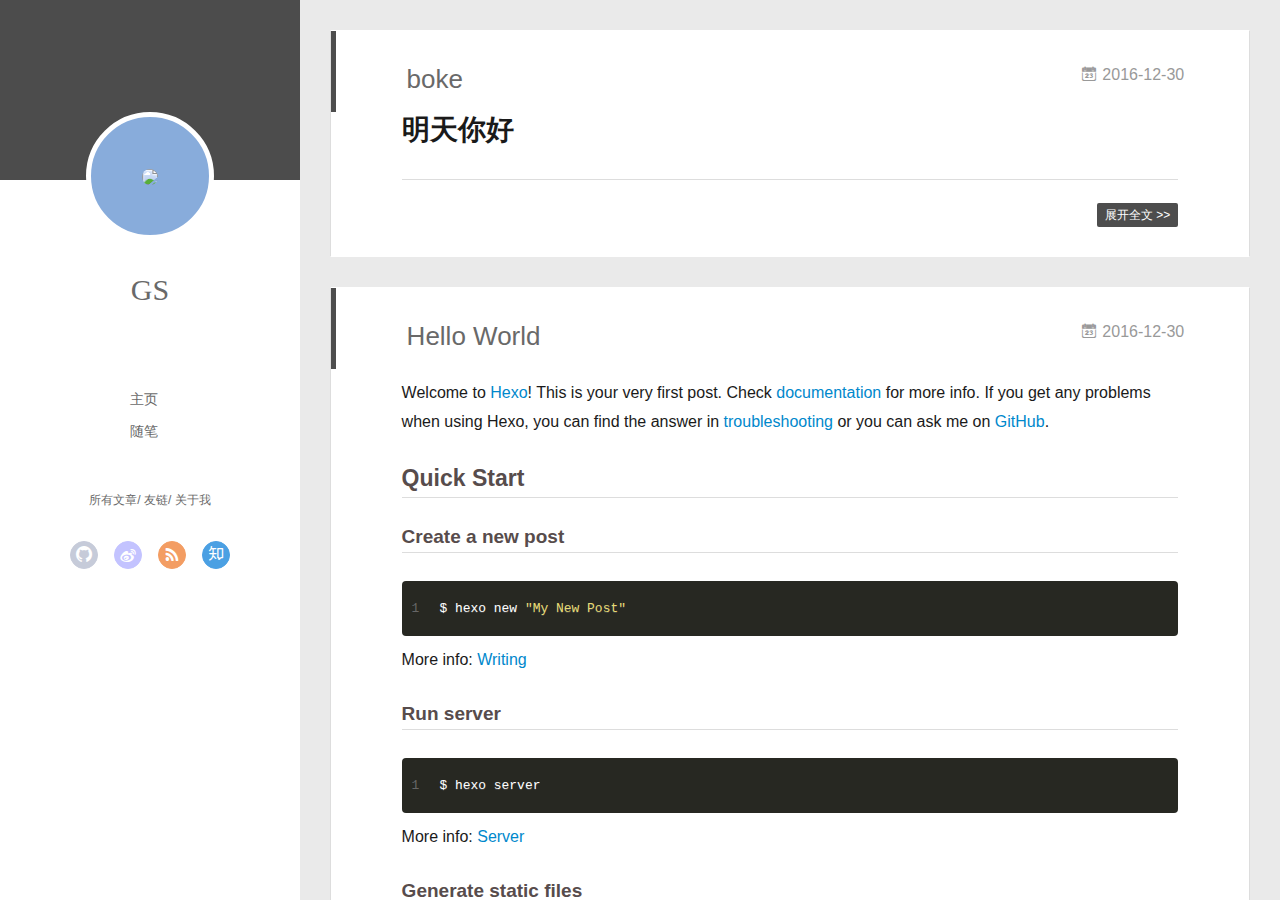
==== commit 21060541: "Site updated: 2016-12-30 19:09:02" ====
--- a/index.html
+++ b/index.html
@@ -3,73 +3,148 @@
 <head>
   <meta charset="utf-8">
   
-  <title>Hexo</title>
+  <meta name="renderer" content="webkit">
+  <meta http-equiv="X-UA-Compatible" content="IE=edge" >
+  <link rel="dns-prefetch" href="http://yoursite.com">
+  <title>welcome to my house</title>
   <meta name="viewport" content="width=device-width, initial-scale=1, maximum-scale=1">
   <meta property="og:type" content="website">
-<meta property="og:title" content="Hexo">
+<meta property="og:title" content="welcome to my house">
 <meta property="og:url" content="http://yoursite.com/index.html">
-<meta property="og:site_name" content="Hexo">
+<meta property="og:site_name" content="welcome to my house">
 <meta name="twitter:card" content="summary">
-<meta name="twitter:title" content="Hexo">
-  
-    <link rel="alternate" href="/atom.xml" title="Hexo" type="application/atom+xml">
+<meta name="twitter:title" content="welcome to my house">
+  
+    <link rel="alternative" href="/atom.xml" title="welcome to my house" type="application/atom+xml">
   
   
     <link rel="icon" href="/favicon.png">
   
-  
-    <link href="//fonts.googleapis.com/css?family=Source+Code+Pro" rel="stylesheet" type="text/css">
-  
-  <link rel="stylesheet" href="/css/style.css">
+  <link rel="stylesheet" href="/main.css?v=4.0.0.css">
+  
+
   
 
 </head>
 
 <body>
-  <div id="container">
-    <div id="wrap">
-      <header id="header">
-  <div id="banner"></div>
-  <div id="header-outer" class="outer">
-    <div id="header-title" class="inner">
-      <h1 id="logo-wrap">
-        <a href="/" id="logo">Hexo</a>
-      </h1>
-      
-    </div>
-    <div id="header-inner" class="inner">
-      <nav id="main-nav">
-        <a id="main-nav-toggle" class="nav-icon"></a>
-        
-          <a class="main-nav-link" href="/">Home</a>
-        
-          <a class="main-nav-link" href="/archives">Archives</a>
-        
-      </nav>
-      <nav id="sub-nav">
-        
-          <a id="nav-rss-link" class="nav-icon" href="/atom.xml" title="RSS Feed"></a>
-        
-        <a id="nav-search-btn" class="nav-icon" title="Search"></a>
-      </nav>
-      <div id="search-form-wrap">
-        <form action="//google.com/search" method="get" accept-charset="UTF-8" class="search-form"><input type="search" name="q" results="0" class="search-form-input" placeholder="Search"><button type="submit" class="search-form-submit">&#xF002;</button><input type="hidden" name="sitesearch" value="http://yoursite.com"></form>
-      </div>
-    </div>
-  </div>
-</header>
-      <div class="outer">
-        <section id="main">
-  
-    <article id="post-boke" class="article article-type-post" itemscope itemprop="blogPost">
-  <div class="article-meta">
-    <a href="/2016/12/30/boke/" class="article-date">
-  <time datetime="2016-12-30T08:36:08.000Z" itemprop="datePublished">2016-12-30</time>
-</a>
-    
-  </div>
+  <div id="container" q-class="show:isCtnShow">
+    <canvas id="anm-canvas" class="anm-canvas"></canvas>
+    <div class="left-col" q-class="show:isShow">
+      <div class="overlay"></div>
+<div class="intrude-less">
+	<header id="header" class="inner">
+		<a href="/" class="profilepic">
+			<img src="null" class="js-avatar">
+		</a>
+		<hgroup>
+		  <h1 class="header-author"><a href="/">GS</a></h1>
+		</hgroup>
+		
+
+		<nav class="header-menu">
+			<ul>
+			
+				<li><a href="/">主页</a></li>
+	        
+				<li><a href="/tags/随笔/">随笔</a></li>
+	        
+			</ul>
+		</nav>
+		<nav class="header-smart-menu">
+    		
+    			
+    			<a q-on="click: openSlider(e, 'innerArchive')" href="javascript:void(0)">所有文章</a>
+    			
+            
+    			
+    			<a q-on="click: openSlider(e, 'friends')" href="javascript:void(0)">友链</a>
+    			
+            
+    			
+    			<a q-on="click: openSlider(e, 'aboutme')" href="javascript:void(0)">关于我</a>
+    			
+            
+		</nav>
+		<nav class="header-nav">
+			<div class="social">
+				
+					<a class="github" target="_blank" href="#" title="github"><i class="icon-github"></i></a>
+		        
+					<a class="weibo" target="_blank" href="#" title="weibo"><i class="icon-weibo"></i></a>
+		        
+					<a class="rss" target="_blank" href="#" title="rss"><i class="icon-rss"></i></a>
+		        
+					<a class="zhihu" target="_blank" href="#" title="zhihu"><i class="icon-zhihu"></i></a>
+		        
+			</div>
+		</nav>
+	</header>		
+</div>
+
+    </div>
+    <div class="mid-col" q-class="show:isShow,hide:isShow|isFalse">
+      <nav id="mobile-nav">
+  	<div class="overlay js-overlay"></div>
+	<div class="btnctn js-mobile-btnctn">
+  		<div class="slider-trigger list" q-on="click: openSlider(e)"><i class="icon icon-sort"></i></div>
+	</div>
+	<div class="intrude-less">
+		<header id="header" class="inner">
+			<div class="profilepic">
+				<img src="null" class="js-avatar">
+			</div>
+			<hgroup>
+			  <h1 class="header-author js-header-author">GS</h1>
+			</hgroup>
+			
+			
+			
+				
+			
+				
+			
+			
+			
+			<nav class="header-nav">
+				<div class="social">
+					
+						<a class="github" target="_blank" href="#" title="github"><i class="icon-github"></i></a>
+			        
+						<a class="weibo" target="_blank" href="#" title="weibo"><i class="icon-weibo"></i></a>
+			        
+						<a class="rss" target="_blank" href="#" title="rss"><i class="icon-rss"></i></a>
+			        
+						<a class="zhihu" target="_blank" href="#" title="zhihu"><i class="icon-zhihu"></i></a>
+			        
+				</div>
+			</nav>
+
+			<nav class="header-menu js-header-menu">
+				<ul style="width: 50%">
+				
+				
+					<li style="width: 50%"><a href="/">主页</a></li>
+		        
+					<li style="width: 50%"><a href="/tags/随笔/">随笔</a></li>
+		        
+				</ul>
+			</nav>
+		</header>				
+	</div>
+	<div class="mobile-mask" style="display:none" q-show="isShow"></div>
+</nav>
+
+      <div id="wrapper" class="body-wrap">
+        <div class="menu-l">
+          <div class="canvas-wrap">
+            <canvas data-colors="#eaeaea" data-sectionHeight="100" data-contentId="js-content" id="myCanvas1" class="anm-canvas"></canvas>
+          </div>
+          <div id="js-content" class="content-ll">
+            
+  
+    <article id="post-boke" class="article article-type-post  article-index" itemscope itemprop="blogPost">
   <div class="article-inner">
-    
     
       <header class="article-header">
         
@@ -79,33 +154,45 @@
     </h1>
   
 
+        <a href="/2016/12/30/boke/" class="archive-article-date">
+  	<time datetime="2016-12-30T08:36:08.000Z" itemprop="datePublished"><i class="icon-calendar icon"></i>2016-12-30</time>
+</a>
       </header>
     
     <div class="article-entry" itemprop="articleBody">
       
         <h1 id="明天你好"><a href="#明天你好" class="headerlink" title="明天你好"></a>明天你好</h1>
       
-    </div>
-    <footer class="article-footer">
-      <a data-url="http://yoursite.com/2016/12/30/boke/" data-id="cixbo70xf00003knq4lwux0lm" class="article-share-link">Share</a>
-      
-      
-    </footer>
+
+      
+    </div>
+    <div class="article-info article-info-index">
+      
+      
+      
+
+      
+        <p class="article-more-link">
+          <a class="article-more-a" href="/2016/12/30/boke/">展开全文 >></a>
+        </p>
+      
+
+      
+      <div class="clearfix"></div>
+    </div>
   </div>
-  
 </article>
 
 
-  
-    <article id="post-hello-world" class="article article-type-post" itemscope itemprop="blogPost">
-  <div class="article-meta">
-    <a href="/2016/12/30/hello-world/" class="article-date">
-  <time datetime="2016-12-30T02:10:19.491Z" itemprop="datePublished">2016-12-30</time>
-</a>
-    
-  </div>
+
+
+
+
+
+
+  
+    <article id="post-hello-world" class="article article-type-post  article-index" itemscope itemprop="blogPost">
   <div class="article-inner">
-    
     
       <header class="article-header">
         
@@ -115,6 +202,9 @@
     </h1>
   
 
+        <a href="/2016/12/30/hello-world/" class="archive-article-date">
+  	<time datetime="2016-12-30T02:10:19.491Z" itemprop="datePublished"><i class="icon-calendar icon"></i>2016-12-30</time>
+</a>
       </header>
     
     <div class="article-entry" itemprop="articleBody">
@@ -130,91 +220,329 @@
 <p>More info: <a href="https://hexo.io/docs/deployment.html" target="_blank" rel="external">Deployment</a></p>
 
       
-    </div>
-    <footer class="article-footer">
-      <a data-url="http://yoursite.com/2016/12/30/hello-world/" data-id="cixbo70xm00013knqba155hto" class="article-share-link">Share</a>
-      
-      
-    </footer>
+
+      
+    </div>
+    <div class="article-info article-info-index">
+      
+      
+      
+
+      
+        <p class="article-more-link">
+          <a class="article-more-a" href="/2016/12/30/hello-world/">展开全文 >></a>
+        </p>
+      
+
+      
+      <div class="clearfix"></div>
+    </div>
   </div>
-  
 </article>
 
 
-  
-
-</section>
-        
-          <aside id="sidebar">
-  
-    
-
-  
-    
-
-  
-    
-  
-    
-  <div class="widget-wrap">
-    <h3 class="widget-title">Archives</h3>
-    <div class="widget">
-      <ul class="archive-list"><li class="archive-list-item"><a class="archive-list-link" href="/archives/2016/12/">December 2016</a></li></ul>
-    </div>
-  </div>
-
-
-  
-    
-  <div class="widget-wrap">
-    <h3 class="widget-title">Recent Posts</h3>
-    <div class="widget">
-      <ul>
-        
-          <li>
-            <a href="/2016/12/30/boke/">boke</a>
-          </li>
-        
-          <li>
-            <a href="/2016/12/30/hello-world/">Hello World</a>
-          </li>
-        
-      </ul>
-    </div>
-  </div>
-
-  
-</aside>
-        
+
+
+
+
+
+
+  
+  
+
+
+          </div>
+        </div>
       </div>
       <footer id="footer">
-  
   <div class="outer">
-    <div id="footer-info" class="inner">
-      &copy; 2016 John Doe<br>
-      Powered by <a href="http://hexo.io/" target="_blank">Hexo</a>
+    <div id="footer-info">
+    	<div class="footer-left">
+    		&copy; 2016 GS
+    	</div>
+      	<div class="footer-right">
+      		<a href="http://hexo.io/" target="_blank">Hexo</a>  Theme <a href="https://github.com/litten/hexo-theme-yilia" target="_blank">Yilia</a> by Litten
+      	</div>
     </div>
   </div>
 </footer>
     </div>
-    <nav id="mobile-nav">
-  
-    <a href="/" class="mobile-nav-link">Home</a>
-  
-    <a href="/archives" class="mobile-nav-link">Archives</a>
-  
-</nav>
-    
-
-<script src="//ajax.googleapis.com/ajax/libs/jquery/2.0.3/jquery.min.js"></script>
-
-
-  <link rel="stylesheet" href="/fancybox/jquery.fancybox.css">
-  <script src="/fancybox/jquery.fancybox.pack.js"></script>
-
-
-<script src="/js/script.js"></script>
-
+    <script>
+	var yiliaConfig = {
+		mathjax: false,
+		isHome: true,
+		isPost: false,
+		isArchive: false,
+		isTag: false,
+		isCategory: false,
+		open_in_new: false,
+		root: "/",
+		innerArchive: true
+	}
+</script>
+
+<script>
+	
+	
+		
+	
+		
+	
+		
+			!function(I){function n(t){if(e[t])return e[t].exports;var i=e[t]={exports:{},id:t,loaded:!1};return I[t].call(i.exports,i,i.exports,n),i.loaded=!0,i.exports}var e={};return n.m=I,n.c=e,n.p="/",n(0)}([function(module,exports,__webpack_require__){eval("'use strict';\n\nvar _addClass = __webpack_require__(71);\n\nvar _addClass2 = _interopRequireDefault(_addClass);\n\nvar _removeClass = __webpack_require__(72);\n\nvar _removeClass2 = _interopRequireDefault(_removeClass);\n\nvar _after = __webpack_require__(84);\n\nvar _after2 = _interopRequireDefault(_after);\n\nvar _browser = __webpack_require__(70);\n\nvar _browser2 = _interopRequireDefault(_browser);\n\nvar _fix = __webpack_require__(75);\n\nvar _fix2 = _interopRequireDefault(_fix);\n\nvar _util = __webpack_require__(69);\n\nfunction _interopRequireDefault(obj) { return obj && obj.__esModule ? obj : { default: obj }; }\n\n// fix hexo 不支持的配置\nfunction isPathMatch(path, href) {\n\tvar reg = /\\/|index.html/g;\n\treturn path.replace(reg, '') === href.replace(reg, '');\n}\n// 浏览器判断\n\n\nfunction tabActive() {\n\tvar $tabs = document.querySelectorAll('.js-header-menu li a');\n\tvar path = window.location.pathname;\n\n\tfor (var i = 0, len = $tabs.length; i < len; i++) {\n\t\tvar $tab = $tabs[i];\n\t\tif (isPathMatch(path, $tab.getAttribute('href'))) {\n\t\t\t(0, _addClass2.default)($tab, 'active');\n\t\t}\n\t}\n}\n\nfunction getElementLeft(element) {\n\tvar actualLeft = element.offsetLeft;\n\tvar current = element.offsetParent;\n\twhile (current !== null) {\n\t\tactualLeft += current.offsetLeft;\n\t\tcurrent = current.offsetParent;\n\t}\n\treturn actualLeft;\n}\nfunction getElementTop(element) {\n\tvar actualTop = element.offsetTop;\n\tvar current = element.offsetParent;\n\twhile (current !== null) {\n\t\tactualTop += current.offsetTop;\n\t\tcurrent = current.offsetParent;\n\t}\n\treturn actualTop;\n}\n\nfunction scrollStop($dom, top, limit, zIndex, diff) {\n\tvar nowLeft = getElementLeft($dom);\n\tvar nowTop = getElementTop($dom) - top;\n\n\tif (nowTop - limit <= diff) {\n\t\tvar $newDom = $dom.$newDom;\n\t\tif (!$newDom) {\n\t\t\t$newDom = $dom.cloneNode(true);\n\t\t\t(0, _after2.default)($dom, $newDom);\n\t\t\t$dom.$newDom = $newDom;\n\t\t\t$newDom.style.position = 'fixed';\n\t\t\t$newDom.style.top = (limit || nowTop) + 'px';\n\t\t\t$newDom.style.left = nowLeft + 'px';\n\t\t\t$newDom.style.zIndex = zIndex || 2;\n\t\t\t$newDom.style.width = '100%';\n\t\t\t$newDom.style.color = '#fff';\n\t\t}\n\t\t$newDom.style.visibility = 'visible';\n\t\t$dom.style.visibility = 'hidden';\n\t} else {\n\t\t$dom.style.visibility = 'visible';\n\t\tvar _$newDom = $dom.$newDom;\n\t\tif (_$newDom) {\n\t\t\t_$newDom.style.visibility = 'hidden';\n\t\t}\n\t}\n}\n\nfunction handleScroll() {\n\tvar $overlay = document.querySelector('.js-overlay');\n\tvar $menu = document.querySelector('.js-header-menu');\n\tscrollStop($overlay, document.body.scrollTop, -63, 1, 0);\n\tscrollStop($menu, document.body.scrollTop, 1, 2, 0);\n}\n\nfunction bindScroll() {\n\tdocument.querySelector('#container').addEventListener('scroll', function (e) {\n\t\thandleScroll();\n\t});\n\n\twindow.addEventListener('scroll', function (e) {\n\t\thandleScroll();\n\t});\n\thandleScroll();\n}\n\nfunction init() {\n\tif (_browser2.default.versions.mobile && window.screen.width < 800) {\n\t\ttabActive();\n\t\tbindScroll();\n\t}\n}\n\ninit();\n\n(0, _util.addLoadEvent)(function () {\n\t_fix2.default.init();\n});\n\nmodule.exports = {};\n//# sourceMappingURL=[data-uri]")},function(module,exports){eval("// https://github.com/zloirock/core-js/issues/86#issuecomment-115759028\nvar global = module.exports = typeof window != 'undefined' && window.Math == Math\n  ? window : typeof self != 'undefined' && self.Math == Math ? self : Function('return this')();\nif(typeof __g == 'number')__g = global; // eslint-disable-line no-undef\n//# sourceMappingURL=[data-uri]")},function(module,exports){eval("var hasOwnProperty = {}.hasOwnProperty;\nmodule.exports = function(it, key){\n  return hasOwnProperty.call(it, key);\n};\n//# sourceMappingURL=[data-uri]")},function(module,exports,__webpack_require__){eval("// to indexed object, toObject with fallback for non-array-like ES3 strings\nvar IObject = __webpack_require__(49)\n  , defined = __webpack_require__(15);\nmodule.exports = function(it){\n  return IObject(defined(it));\n};\n//# sourceMappingURL=[data-uri]")},function(module,exports,__webpack_require__){eval("// Thank's IE8 for his funny defineProperty\nmodule.exports = !__webpack_require__(8)(function(){\n  return Object.defineProperty({}, 'a', {get: function(){ return 7; }}).a != 7;\n});\n//# sourceMappingURL=[data-uri]")},function(module,exports,__webpack_require__){eval("var dP         = __webpack_require__(6)\n  , createDesc = __webpack_require__(12);\nmodule.exports = __webpack_require__(4) ? function(object, key, value){\n  return dP.f(object, key, createDesc(1, value));\n} : function(object, key, value){\n  object[key] = value;\n  return object;\n};\n//# sourceMappingURL=[data-uri]")},function(module,exports,__webpack_require__){eval("var anObject       = __webpack_require__(10)\n  , IE8_DOM_DEFINE = __webpack_require__(30)\n  , toPrimitive    = __webpack_require__(24)\n  , dP             = Object.defineProperty;\n\nexports.f = __webpack_require__(4) ? Object.defineProperty : function defineProperty(O, P, Attributes){\n  anObject(O);\n  P = toPrimitive(P, true);\n  anObject(Attributes);\n  if(IE8_DOM_DEFINE)try {\n    return dP(O, P, Attributes);\n  } catch(e){ /* empty */ }\n  if('get' in Attributes || 'set' in Attributes)throw TypeError('Accessors not supported!');\n  if('value' in Attributes)O[P] = Attributes.value;\n  return O;\n};\n//# sourceMappingURL=[data-uri]")},function(module,exports,__webpack_require__){eval("var store      = __webpack_require__(22)('wks')\n  , uid        = __webpack_require__(13)\n  , Symbol     = __webpack_require__(1).Symbol\n  , USE_SYMBOL = typeof Symbol == 'function';\n\nvar $exports = module.exports = function(name){\n  return store[name] || (store[name] =\n    USE_SYMBOL && Symbol[name] || (USE_SYMBOL ? Symbol : uid)('Symbol.' + name));\n};\n\n$exports.store = store;\n//# sourceMappingURL=[data-uri]")},function(module,exports){eval("module.exports = function(exec){\n  try {\n    return !!exec();\n  } catch(e){\n    return true;\n  }\n};\n//# sourceMappingURL=[data-uri]")},function(module,exports,__webpack_require__){eval("// 19.1.2.14 / 15.2.3.14 Object.keys(O)\nvar $keys       = __webpack_require__(35)\n  , enumBugKeys = __webpack_require__(16);\n\nmodule.exports = Object.keys || function keys(O){\n  return $keys(O, enumBugKeys);\n};\n//# sourceMappingURL=[data-uri]")},function(module,exports,__webpack_require__){eval("var isObject = __webpack_require__(11);\nmodule.exports = function(it){\n  if(!isObject(it))throw TypeError(it + ' is not an object!');\n  return it;\n};\n//# sourceMappingURL=[data-uri]")},function(module,exports){eval("module.exports = function(it){\n  return typeof it === 'object' ? it !== null : typeof it === 'function';\n};\n//# sourceMappingURL=[data-uri]")},function(module,exports){eval("module.exports = function(bitmap, value){\n  return {\n    enumerable  : !(bitmap & 1),\n    configurable: !(bitmap & 2),\n    writable    : !(bitmap & 4),\n    value       : value\n  };\n};\n//# sourceMappingURL=[data-uri]")},function(module,exports){eval("var id = 0\n  , px = Math.random();\nmodule.exports = function(key){\n  return 'Symbol('.concat(key === undefined ? '' : key, ')_', (++id + px).toString(36));\n};\n//# sourceMappingURL=[data-uri]")},function(module,exports){eval("var core = module.exports = {version: '2.4.0'};\nif(typeof __e == 'number')__e = core; // eslint-disable-line no-undef\n//# sourceMappingURL=[data-uri]")},function(module,exports){eval('// 7.2.1 RequireObjectCoercible(argument)\nmodule.exports = function(it){\n  if(it == undefined)throw TypeError("Can\'t call method on  " + it);\n  return it;\n};\n//# sourceMappingURL=[data-uri]')},function(module,exports){eval("// IE 8- don't enum bug keys\nmodule.exports = (\n  'constructor,hasOwnProperty,isPrototypeOf,propertyIsEnumerable,toLocaleString,toString,valueOf'\n).split(',');\n//# sourceMappingURL=[data-uri]")},function(module,exports){eval("module.exports = {};\n//# sourceMappingURL=[data-uri]")},function(module,exports){eval("module.exports = true;\n//# sourceMappingURL=[data-uri]")},function(module,exports){eval("exports.f = {}.propertyIsEnumerable;\n//# sourceMappingURL=[data-uri]")},function(module,exports,__webpack_require__){eval("var def = __webpack_require__(6).f\n  , has = __webpack_require__(2)\n  , TAG = __webpack_require__(7)('toStringTag');\n\nmodule.exports = function(it, tag, stat){\n  if(it && !has(it = stat ? it : it.prototype, TAG))def(it, TAG, {configurable: true, value: tag});\n};\n//# sourceMappingURL=[data-uri]")},function(module,exports,__webpack_require__){eval("var shared = __webpack_require__(22)('keys')\n  , uid    = __webpack_require__(13);\nmodule.exports = function(key){\n  return shared[key] || (shared[key] = uid(key));\n};\n//# sourceMappingURL=[data-uri]");
+},function(module,exports,__webpack_require__){eval("var global = __webpack_require__(1)\n  , SHARED = '__core-js_shared__'\n  , store  = global[SHARED] || (global[SHARED] = {});\nmodule.exports = function(key){\n  return store[key] || (store[key] = {});\n};\n//# sourceMappingURL=[data-uri]")},function(module,exports){eval("// 7.1.4 ToInteger\nvar ceil  = Math.ceil\n  , floor = Math.floor;\nmodule.exports = function(it){\n  return isNaN(it = +it) ? 0 : (it > 0 ? floor : ceil)(it);\n};\n//# sourceMappingURL=[data-uri]")},function(module,exports,__webpack_require__){eval("// 7.1.1 ToPrimitive(input [, PreferredType])\nvar isObject = __webpack_require__(11);\n// instead of the ES6 spec version, we didn't implement @@toPrimitive case\n// and the second argument - flag - preferred type is a string\nmodule.exports = function(it, S){\n  if(!isObject(it))return it;\n  var fn, val;\n  if(S && typeof (fn = it.toString) == 'function' && !isObject(val = fn.call(it)))return val;\n  if(typeof (fn = it.valueOf) == 'function' && !isObject(val = fn.call(it)))return val;\n  if(!S && typeof (fn = it.toString) == 'function' && !isObject(val = fn.call(it)))return val;\n  throw TypeError(\"Can't convert object to primitive value\");\n};\n//# sourceMappingURL=[data-uri]")},function(module,exports,__webpack_require__){eval("var global         = __webpack_require__(1)\n  , core           = __webpack_require__(14)\n  , LIBRARY        = __webpack_require__(18)\n  , wksExt         = __webpack_require__(26)\n  , defineProperty = __webpack_require__(6).f;\nmodule.exports = function(name){\n  var $Symbol = core.Symbol || (core.Symbol = LIBRARY ? {} : global.Symbol || {});\n  if(name.charAt(0) != '_' && !(name in $Symbol))defineProperty($Symbol, name, {value: wksExt.f(name)});\n};\n//# sourceMappingURL=[data-uri]")},function(module,exports,__webpack_require__){eval("exports.f = __webpack_require__(7);\n//# sourceMappingURL=[data-uri]")},function(module,exports,__webpack_require__){eval("var global    = __webpack_require__(1)\n  , core      = __webpack_require__(14)\n  , ctx       = __webpack_require__(46)\n  , hide      = __webpack_require__(5)\n  , PROTOTYPE = 'prototype';\n\nvar $export = function(type, name, source){\n  var IS_FORCED = type & $export.F\n    , IS_GLOBAL = type & $export.G\n    , IS_STATIC = type & $export.S\n    , IS_PROTO  = type & $export.P\n    , IS_BIND   = type & $export.B\n    , IS_WRAP   = type & $export.W\n    , exports   = IS_GLOBAL ? core : core[name] || (core[name] = {})\n    , expProto  = exports[PROTOTYPE]\n    , target    = IS_GLOBAL ? global : IS_STATIC ? global[name] : (global[name] || {})[PROTOTYPE]\n    , key, own, out;\n  if(IS_GLOBAL)source = name;\n  for(key in source){\n    // contains in native\n    own = !IS_FORCED && target && target[key] !== undefined;\n    if(own && key in exports)continue;\n    // export native or passed\n    out = own ? target[key] : source[key];\n    // prevent global pollution for namespaces\n    exports[key] = IS_GLOBAL && typeof target[key] != 'function' ? source[key]\n    // bind timers to global for call from export context\n    : IS_BIND && own ? ctx(out, global)\n    // wrap global constructors for prevent change them in library\n    : IS_WRAP && target[key] == out ? (function(C){\n      var F = function(a, b, c){\n        if(this instanceof C){\n          switch(arguments.length){\n            case 0: return new C;\n            case 1: return new C(a);\n            case 2: return new C(a, b);\n          } return new C(a, b, c);\n        } return C.apply(this, arguments);\n      };\n      F[PROTOTYPE] = C[PROTOTYPE];\n      return F;\n    // make static versions for prototype methods\n    })(out) : IS_PROTO && typeof out == 'function' ? ctx(Function.call, out) : out;\n    // export proto methods to core.%CONSTRUCTOR%.methods.%NAME%\n    if(IS_PROTO){\n      (exports.virtual || (exports.virtual = {}))[key] = out;\n      // export proto methods to core.%CONSTRUCTOR%.prototype.%NAME%\n      if(type & $export.R && expProto && !expProto[key])hide(expProto, key, out);\n    }\n  }\n};\n// type bitmap\n$export.F = 1;   // forced\n$export.G = 2;   // global\n$export.S = 4;   // static\n$export.P = 8;   // proto\n$export.B = 16;  // bind\n$export.W = 32;  // wrap\n$export.U = 64;  // safe\n$export.R = 128; // real proto method for `library` \nmodule.exports = $export;\n//# sourceMappingURL=[data-uri]")},function(module,exports){eval("var toString = {}.toString;\n\nmodule.exports = function(it){\n  return toString.call(it).slice(8, -1);\n};\n//# sourceMappingURL=[data-uri]")},function(module,exports,__webpack_require__){eval("var isObject = __webpack_require__(11)\n  , document = __webpack_require__(1).document\n  // in old IE typeof document.createElement is 'object'\n  , is = isObject(document) && isObject(document.createElement);\nmodule.exports = function(it){\n  return is ? document.createElement(it) : {};\n};\n//# sourceMappingURL=[data-uri]")},function(module,exports,__webpack_require__){eval("module.exports = !__webpack_require__(4) && !__webpack_require__(8)(function(){\n  return Object.defineProperty(__webpack_require__(29)('div'), 'a', {get: function(){ return 7; }}).a != 7;\n});\n//# sourceMappingURL=[data-uri]")},function(module,exports,__webpack_require__){eval("'use strict';\nvar LIBRARY        = __webpack_require__(18)\n  , $export        = __webpack_require__(27)\n  , redefine       = __webpack_require__(36)\n  , hide           = __webpack_require__(5)\n  , has            = __webpack_require__(2)\n  , Iterators      = __webpack_require__(17)\n  , $iterCreate    = __webpack_require__(51)\n  , setToStringTag = __webpack_require__(20)\n  , getPrototypeOf = __webpack_require__(58)\n  , ITERATOR       = __webpack_require__(7)('iterator')\n  , BUGGY          = !([].keys && 'next' in [].keys()) // Safari has buggy iterators w/o `next`\n  , FF_ITERATOR    = '@@iterator'\n  , KEYS           = 'keys'\n  , VALUES         = 'values';\n\nvar returnThis = function(){ return this; };\n\nmodule.exports = function(Base, NAME, Constructor, next, DEFAULT, IS_SET, FORCED){\n  $iterCreate(Constructor, NAME, next);\n  var getMethod = function(kind){\n    if(!BUGGY && kind in proto)return proto[kind];\n    switch(kind){\n      case KEYS: return function keys(){ return new Constructor(this, kind); };\n      case VALUES: return function values(){ return new Constructor(this, kind); };\n    } return function entries(){ return new Constructor(this, kind); };\n  };\n  var TAG        = NAME + ' Iterator'\n    , DEF_VALUES = DEFAULT == VALUES\n    , VALUES_BUG = false\n    , proto      = Base.prototype\n    , $native    = proto[ITERATOR] || proto[FF_ITERATOR] || DEFAULT && proto[DEFAULT]\n    , $default   = $native || getMethod(DEFAULT)\n    , $entries   = DEFAULT ? !DEF_VALUES ? $default : getMethod('entries') : undefined\n    , $anyNative = NAME == 'Array' ? proto.entries || $native : $native\n    , methods, key, IteratorPrototype;\n  // Fix native\n  if($anyNative){\n    IteratorPrototype = getPrototypeOf($anyNative.call(new Base));\n    if(IteratorPrototype !== Object.prototype){\n      // Set @@toStringTag to native iterators\n      setToStringTag(IteratorPrototype, TAG, true);\n      // fix for some old engines\n      if(!LIBRARY && !has(IteratorPrototype, ITERATOR))hide(IteratorPrototype, ITERATOR, returnThis);\n    }\n  }\n  // fix Array#{values, @@iterator}.name in V8 / FF\n  if(DEF_VALUES && $native && $native.name !== VALUES){\n    VALUES_BUG = true;\n    $default = function values(){ return $native.call(this); };\n  }\n  // Define iterator\n  if((!LIBRARY || FORCED) && (BUGGY || VALUES_BUG || !proto[ITERATOR])){\n    hide(proto, ITERATOR, $default);\n  }\n  // Plug for library\n  Iterators[NAME] = $default;\n  Iterators[TAG]  = returnThis;\n  if(DEFAULT){\n    methods = {\n      values:  DEF_VALUES ? $default : getMethod(VALUES),\n      keys:    IS_SET     ? $default : getMethod(KEYS),\n      entries: $entries\n    };\n    if(FORCED)for(key in methods){\n      if(!(key in proto))redefine(proto, key, methods[key]);\n    } else $export($export.P + $export.F * (BUGGY || VALUES_BUG), NAME, methods);\n  }\n  return methods;\n};\n//# sourceMappingURL=[data-uri]")},function(module,exports,__webpack_require__){eval("// 19.1.2.2 / 15.2.3.5 Object.create(O [, Properties])\nvar anObject    = __webpack_require__(10)\n  , dPs         = __webpack_require__(55)\n  , enumBugKeys = __webpack_require__(16)\n  , IE_PROTO    = __webpack_require__(21)('IE_PROTO')\n  , Empty       = function(){ /* empty */ }\n  , PROTOTYPE   = 'prototype';\n\n// Create object with fake `null` prototype: use iframe Object with cleared prototype\nvar createDict = function(){\n  // Thrash, waste and sodomy: IE GC bug\n  var iframe = __webpack_require__(29)('iframe')\n    , i      = enumBugKeys.length\n    , lt     = '<'\n    , gt     = '>'\n    , iframeDocument;\n  iframe.style.display = 'none';\n  __webpack_require__(48).appendChild(iframe);\n  iframe.src = 'javascript:'; // eslint-disable-line no-script-url\n  // createDict = iframe.contentWindow.Object;\n  // html.removeChild(iframe);\n  iframeDocument = iframe.contentWindow.document;\n  iframeDocument.open();\n  iframeDocument.write(lt + 'script' + gt + 'document.F=Object' + lt + '/script' + gt);\n  iframeDocument.close();\n  createDict = iframeDocument.F;\n  while(i--)delete createDict[PROTOTYPE][enumBugKeys[i]];\n  return createDict();\n};\n\nmodule.exports = Object.create || function create(O, Properties){\n  var result;\n  if(O !== null){\n    Empty[PROTOTYPE] = anObject(O);\n    result = new Empty;\n    Empty[PROTOTYPE] = null;\n    // add \"__proto__\" for Object.getPrototypeOf polyfill\n    result[IE_PROTO] = O;\n  } else result = createDict();\n  return Properties === undefined ? result : dPs(result, Properties);\n};\n\n//# sourceMappingURL=[data-uri]")},function(module,exports,__webpack_require__){eval("// 19.1.2.7 / 15.2.3.4 Object.getOwnPropertyNames(O)\nvar $keys      = __webpack_require__(35)\n  , hiddenKeys = __webpack_require__(16).concat('length', 'prototype');\n\nexports.f = Object.getOwnPropertyNames || function getOwnPropertyNames(O){\n  return $keys(O, hiddenKeys);\n};\n//# sourceMappingURL=[data-uri]")},function(module,exports){eval("exports.f = Object.getOwnPropertySymbols;\n//# sourceMappingURL=[data-uri]")},function(module,exports,__webpack_require__){eval("var has          = __webpack_require__(2)\n  , toIObject    = __webpack_require__(3)\n  , arrayIndexOf = __webpack_require__(45)(false)\n  , IE_PROTO     = __webpack_require__(21)('IE_PROTO');\n\nmodule.exports = function(object, names){\n  var O      = toIObject(object)\n    , i      = 0\n    , result = []\n    , key;\n  for(key in O)if(key != IE_PROTO)has(O, key) && result.push(key);\n  // Don't enum bug & hidden keys\n  while(names.length > i)if(has(O, key = names[i++])){\n    ~arrayIndexOf(result, key) || result.push(key);\n  }\n  return result;\n};\n//# sourceMappingURL=[data-uri]");
+},function(module,exports,__webpack_require__){eval("module.exports = __webpack_require__(5);\n//# sourceMappingURL=[data-uri]")},function(module,exports,__webpack_require__){eval("// 7.1.13 ToObject(argument)\nvar defined = __webpack_require__(15);\nmodule.exports = function(it){\n  return Object(defined(it));\n};\n//# sourceMappingURL=[data-uri]")},function(module,exports,__webpack_require__){eval('module.exports = { "default": __webpack_require__(41), __esModule: true };\n//# sourceMappingURL=[data-uri]')},function(module,exports,__webpack_require__){eval('module.exports = { "default": __webpack_require__(42), __esModule: true };\n//# sourceMappingURL=[data-uri]')},function(module,exports,__webpack_require__){eval('"use strict";\n\nexports.__esModule = true;\n\nvar _iterator = __webpack_require__(39);\n\nvar _iterator2 = _interopRequireDefault(_iterator);\n\nvar _symbol = __webpack_require__(38);\n\nvar _symbol2 = _interopRequireDefault(_symbol);\n\nvar _typeof = typeof _symbol2.default === "function" && typeof _iterator2.default === "symbol" ? function (obj) { return typeof obj; } : function (obj) { return obj && typeof _symbol2.default === "function" && obj.constructor === _symbol2.default && obj !== _symbol2.default.prototype ? "symbol" : typeof obj; };\n\nfunction _interopRequireDefault(obj) { return obj && obj.__esModule ? obj : { default: obj }; }\n\nexports.default = typeof _symbol2.default === "function" && _typeof(_iterator2.default) === "symbol" ? function (obj) {\n  return typeof obj === "undefined" ? "undefined" : _typeof(obj);\n} : function (obj) {\n  return obj && typeof _symbol2.default === "function" && obj.constructor === _symbol2.default && obj !== _symbol2.default.prototype ? "symbol" : typeof obj === "undefined" ? "undefined" : _typeof(obj);\n};\n//# sourceMappingURL=[data-uri]')},function(module,exports,__webpack_require__){eval("__webpack_require__(65);\n__webpack_require__(63);\n__webpack_require__(66);\n__webpack_require__(67);\nmodule.exports = __webpack_require__(14).Symbol;\n//# sourceMappingURL=[data-uri]")},function(module,exports,__webpack_require__){eval("__webpack_require__(64);\n__webpack_require__(68);\nmodule.exports = __webpack_require__(26).f('iterator');\n//# sourceMappingURL=[data-uri]")},function(module,exports){eval("module.exports = function(it){\n  if(typeof it != 'function')throw TypeError(it + ' is not a function!');\n  return it;\n};\n//# sourceMappingURL=[data-uri]")},function(module,exports){eval("module.exports = function(){ /* empty */ };\n//# sourceMappingURL=[data-uri]")},function(module,exports,__webpack_require__){eval("// false -> Array#indexOf\n// true  -> Array#includes\nvar toIObject = __webpack_require__(3)\n  , toLength  = __webpack_require__(61)\n  , toIndex   = __webpack_require__(60);\nmodule.exports = function(IS_INCLUDES){\n  return function($this, el, fromIndex){\n    var O      = toIObject($this)\n      , length = toLength(O.length)\n      , index  = toIndex(fromIndex, length)\n      , value;\n    // Array#includes uses SameValueZero equality algorithm\n    if(IS_INCLUDES && el != el)while(length > index){\n      value = O[index++];\n      if(value != value)return true;\n    // Array#toIndex ignores holes, Array#includes - not\n    } else for(;length > index; index++)if(IS_INCLUDES || index in O){\n      if(O[index] === el)return IS_INCLUDES || index || 0;\n    } return !IS_INCLUDES && -1;\n  };\n};\n//# sourceMappingURL=[data-uri]")},function(module,exports,__webpack_require__){eval("// optional / simple context binding\nvar aFunction = __webpack_require__(43);\nmodule.exports = function(fn, that, length){\n  aFunction(fn);\n  if(that === undefined)return fn;\n  switch(length){\n    case 1: return function(a){\n      return fn.call(that, a);\n    };\n    case 2: return function(a, b){\n      return fn.call(that, a, b);\n    };\n    case 3: return function(a, b, c){\n      return fn.call(that, a, b, c);\n    };\n  }\n  return function(/* ...args */){\n    return fn.apply(that, arguments);\n  };\n};\n//# sourceMappingURL=[data-uri]")},function(module,exports,__webpack_require__){eval("// all enumerable object keys, includes symbols\nvar getKeys = __webpack_require__(9)\n  , gOPS    = __webpack_require__(34)\n  , pIE     = __webpack_require__(19);\nmodule.exports = function(it){\n  var result     = getKeys(it)\n    , getSymbols = gOPS.f;\n  if(getSymbols){\n    var symbols = getSymbols(it)\n      , isEnum  = pIE.f\n      , i       = 0\n      , key;\n    while(symbols.length > i)if(isEnum.call(it, key = symbols[i++]))result.push(key);\n  } return result;\n};\n//# sourceMappingURL=[data-uri]")},function(module,exports,__webpack_require__){eval("module.exports = __webpack_require__(1).document && document.documentElement;\n//# sourceMappingURL=[data-uri]")},function(module,exports,__webpack_require__){eval("// fallback for non-array-like ES3 and non-enumerable old V8 strings\nvar cof = __webpack_require__(28);\nmodule.exports = Object('z').propertyIsEnumerable(0) ? Object : function(it){\n  return cof(it) == 'String' ? it.split('') : Object(it);\n};\n//# sourceMappingURL=[data-uri]")},function(module,exports,__webpack_require__){eval("// 7.2.2 IsArray(argument)\nvar cof = __webpack_require__(28);\nmodule.exports = Array.isArray || function isArray(arg){\n  return cof(arg) == 'Array';\n};\n//# sourceMappingURL=[data-uri]")},function(module,exports,__webpack_require__){eval("'use strict';\nvar create         = __webpack_require__(32)\n  , descriptor     = __webpack_require__(12)\n  , setToStringTag = __webpack_require__(20)\n  , IteratorPrototype = {};\n\n// 25.1.2.1.1 %IteratorPrototype%[@@iterator]()\n__webpack_require__(5)(IteratorPrototype, __webpack_require__(7)('iterator'), function(){ return this; });\n\nmodule.exports = function(Constructor, NAME, next){\n  Constructor.prototype = create(IteratorPrototype, {next: descriptor(1, next)});\n  setToStringTag(Constructor, NAME + ' Iterator');\n};\n//# sourceMappingURL=[data-uri]")},function(module,exports){eval("module.exports = function(done, value){\n  return {value: value, done: !!done};\n};\n//# sourceMappingURL=[data-uri]")},function(module,exports,__webpack_require__){eval("var getKeys   = __webpack_require__(9)\n  , toIObject = __webpack_require__(3);\nmodule.exports = function(object, el){\n  var O      = toIObject(object)\n    , keys   = getKeys(O)\n    , length = keys.length\n    , index  = 0\n    , key;\n  while(length > index)if(O[key = keys[index++]] === el)return key;\n};\n//# sourceMappingURL=[data-uri]")},function(module,exports,__webpack_require__){eval("var META     = __webpack_require__(13)('meta')\n  , isObject = __webpack_require__(11)\n  , has      = __webpack_require__(2)\n  , setDesc  = __webpack_require__(6).f\n  , id       = 0;\nvar isExtensible = Object.isExtensible || function(){\n  return true;\n};\nvar FREEZE = !__webpack_require__(8)(function(){\n  return isExtensible(Object.preventExtensions({}));\n});\nvar setMeta = function(it){\n  setDesc(it, META, {value: {\n    i: 'O' + ++id, // object ID\n    w: {}          // weak collections IDs\n  }});\n};\nvar fastKey = function(it, create){\n  // return primitive with prefix\n  if(!isObject(it))return typeof it == 'symbol' ? it : (typeof it == 'string' ? 'S' : 'P') + it;\n  if(!has(it, META)){\n    // can't set metadata to uncaught frozen object\n    if(!isExtensible(it))return 'F';\n    // not necessary to add metadata\n    if(!create)return 'E';\n    // add missing metadata\n    setMeta(it);\n  // return object ID\n  } return it[META].i;\n};\nvar getWeak = function(it, create){\n  if(!has(it, META)){\n    // can't set metadata to uncaught frozen object\n    if(!isExtensible(it))return true;\n    // not necessary to add metadata\n    if(!create)return false;\n    // add missing metadata\n    setMeta(it);\n  // return hash weak collections IDs\n  } return it[META].w;\n};\n// add metadata on freeze-family methods calling\nvar onFreeze = function(it){\n  if(FREEZE && meta.NEED && isExtensible(it) && !has(it, META))setMeta(it);\n  return it;\n};\nvar meta = module.exports = {\n  KEY:      META,\n  NEED:     false,\n  fastKey:  fastKey,\n  getWeak:  getWeak,\n  onFreeze: onFreeze\n};\n//# sourceMappingURL=[data-uri]")},function(module,exports,__webpack_require__){eval("var dP       = __webpack_require__(6)\n  , anObject = __webpack_require__(10)\n  , getKeys  = __webpack_require__(9);\n\nmodule.exports = __webpack_require__(4) ? Object.defineProperties : function defineProperties(O, Properties){\n  anObject(O);\n  var keys   = getKeys(Properties)\n    , length = keys.length\n    , i = 0\n    , P;\n  while(length > i)dP.f(O, P = keys[i++], Properties[P]);\n  return O;\n};\n//# sourceMappingURL=[data-uri]")},function(module,exports,__webpack_require__){eval("var pIE            = __webpack_require__(19)\n  , createDesc     = __webpack_require__(12)\n  , toIObject      = __webpack_require__(3)\n  , toPrimitive    = __webpack_require__(24)\n  , has            = __webpack_require__(2)\n  , IE8_DOM_DEFINE = __webpack_require__(30)\n  , gOPD           = Object.getOwnPropertyDescriptor;\n\nexports.f = __webpack_require__(4) ? gOPD : function getOwnPropertyDescriptor(O, P){\n  O = toIObject(O);\n  P = toPrimitive(P, true);\n  if(IE8_DOM_DEFINE)try {\n    return gOPD(O, P);\n  } catch(e){ /* empty */ }\n  if(has(O, P))return createDesc(!pIE.f.call(O, P), O[P]);\n};\n//# sourceMappingURL=[data-uri]")},function(module,exports,__webpack_require__){eval("// fallback for IE11 buggy Object.getOwnPropertyNames with iframe and window\nvar toIObject = __webpack_require__(3)\n  , gOPN      = __webpack_require__(33).f\n  , toString  = {}.toString;\n\nvar windowNames = typeof window == 'object' && window && Object.getOwnPropertyNames\n  ? Object.getOwnPropertyNames(window) : [];\n\nvar getWindowNames = function(it){\n  try {\n    return gOPN(it);\n  } catch(e){\n    return windowNames.slice();\n  }\n};\n\nmodule.exports.f = function getOwnPropertyNames(it){\n  return windowNames && toString.call(it) == '[object Window]' ? getWindowNames(it) : gOPN(toIObject(it));\n};\n\n//# sourceMappingURL=[data-uri]");
+},function(module,exports,__webpack_require__){eval("// 19.1.2.9 / 15.2.3.2 Object.getPrototypeOf(O)\nvar has         = __webpack_require__(2)\n  , toObject    = __webpack_require__(37)\n  , IE_PROTO    = __webpack_require__(21)('IE_PROTO')\n  , ObjectProto = Object.prototype;\n\nmodule.exports = Object.getPrototypeOf || function(O){\n  O = toObject(O);\n  if(has(O, IE_PROTO))return O[IE_PROTO];\n  if(typeof O.constructor == 'function' && O instanceof O.constructor){\n    return O.constructor.prototype;\n  } return O instanceof Object ? ObjectProto : null;\n};\n//# sourceMappingURL=[data-uri]")},function(module,exports,__webpack_require__){eval("var toInteger = __webpack_require__(23)\n  , defined   = __webpack_require__(15);\n// true  -> String#at\n// false -> String#codePointAt\nmodule.exports = function(TO_STRING){\n  return function(that, pos){\n    var s = String(defined(that))\n      , i = toInteger(pos)\n      , l = s.length\n      , a, b;\n    if(i < 0 || i >= l)return TO_STRING ? '' : undefined;\n    a = s.charCodeAt(i);\n    return a < 0xd800 || a > 0xdbff || i + 1 === l || (b = s.charCodeAt(i + 1)) < 0xdc00 || b > 0xdfff\n      ? TO_STRING ? s.charAt(i) : a\n      : TO_STRING ? s.slice(i, i + 2) : (a - 0xd800 << 10) + (b - 0xdc00) + 0x10000;\n  };\n};\n//# sourceMappingURL=[data-uri]")},function(module,exports,__webpack_require__){eval("var toInteger = __webpack_require__(23)\n  , max       = Math.max\n  , min       = Math.min;\nmodule.exports = function(index, length){\n  index = toInteger(index);\n  return index < 0 ? max(index + length, 0) : min(index, length);\n};\n//# sourceMappingURL=[data-uri]")},function(module,exports,__webpack_require__){eval("// 7.1.15 ToLength\nvar toInteger = __webpack_require__(23)\n  , min       = Math.min;\nmodule.exports = function(it){\n  return it > 0 ? min(toInteger(it), 0x1fffffffffffff) : 0; // pow(2, 53) - 1 == 9007199254740991\n};\n//# sourceMappingURL=[data-uri]")},function(module,exports,__webpack_require__){eval("'use strict';\nvar addToUnscopables = __webpack_require__(44)\n  , step             = __webpack_require__(52)\n  , Iterators        = __webpack_require__(17)\n  , toIObject        = __webpack_require__(3);\n\n// 22.1.3.4 Array.prototype.entries()\n// 22.1.3.13 Array.prototype.keys()\n// 22.1.3.29 Array.prototype.values()\n// 22.1.3.30 Array.prototype[@@iterator]()\nmodule.exports = __webpack_require__(31)(Array, 'Array', function(iterated, kind){\n  this._t = toIObject(iterated); // target\n  this._i = 0;                   // next index\n  this._k = kind;                // kind\n// 22.1.5.2.1 %ArrayIteratorPrototype%.next()\n}, function(){\n  var O     = this._t\n    , kind  = this._k\n    , index = this._i++;\n  if(!O || index >= O.length){\n    this._t = undefined;\n    return step(1);\n  }\n  if(kind == 'keys'  )return step(0, index);\n  if(kind == 'values')return step(0, O[index]);\n  return step(0, [index, O[index]]);\n}, 'values');\n\n// argumentsList[@@iterator] is %ArrayProto_values% (9.4.4.6, 9.4.4.7)\nIterators.Arguments = Iterators.Array;\n\naddToUnscopables('keys');\naddToUnscopables('values');\naddToUnscopables('entries');\n//# sourceMappingURL=[data-uri]")},function(module,exports){eval("\n//# sourceMappingURL=[data-uri]")},function(module,exports,__webpack_require__){eval("'use strict';\nvar $at  = __webpack_require__(59)(true);\n\n// 21.1.3.27 String.prototype[@@iterator]()\n__webpack_require__(31)(String, 'String', function(iterated){\n  this._t = String(iterated); // target\n  this._i = 0;                // next index\n// 21.1.5.2.1 %StringIteratorPrototype%.next()\n}, function(){\n  var O     = this._t\n    , index = this._i\n    , point;\n  if(index >= O.length)return {value: undefined, done: true};\n  point = $at(O, index);\n  this._i += point.length;\n  return {value: point, done: false};\n});\n//# sourceMappingURL=[data-uri]")},function(module,exports,__webpack_require__){eval("'use strict';\n// ECMAScript 6 symbols shim\nvar global         = __webpack_require__(1)\n  , has            = __webpack_require__(2)\n  , DESCRIPTORS    = __webpack_require__(4)\n  , $export        = __webpack_require__(27)\n  , redefine       = __webpack_require__(36)\n  , META           = __webpack_require__(54).KEY\n  , $fails         = __webpack_require__(8)\n  , shared         = __webpack_require__(22)\n  , setToStringTag = __webpack_require__(20)\n  , uid            = __webpack_require__(13)\n  , wks            = __webpack_require__(7)\n  , wksExt         = __webpack_require__(26)\n  , wksDefine      = __webpack_require__(25)\n  , keyOf          = __webpack_require__(53)\n  , enumKeys       = __webpack_require__(47)\n  , isArray        = __webpack_require__(50)\n  , anObject       = __webpack_require__(10)\n  , toIObject      = __webpack_require__(3)\n  , toPrimitive    = __webpack_require__(24)\n  , createDesc     = __webpack_require__(12)\n  , _create        = __webpack_require__(32)\n  , gOPNExt        = __webpack_require__(57)\n  , $GOPD          = __webpack_require__(56)\n  , $DP            = __webpack_require__(6)\n  , $keys          = __webpack_require__(9)\n  , gOPD           = $GOPD.f\n  , dP             = $DP.f\n  , gOPN           = gOPNExt.f\n  , $Symbol        = global.Symbol\n  , $JSON          = global.JSON\n  , _stringify     = $JSON && $JSON.stringify\n  , PROTOTYPE      = 'prototype'\n  , HIDDEN         = wks('_hidden')\n  , TO_PRIMITIVE   = wks('toPrimitive')\n  , isEnum         = {}.propertyIsEnumerable\n  , SymbolRegistry = shared('symbol-registry')\n  , AllSymbols     = shared('symbols')\n  , OPSymbols      = shared('op-symbols')\n  , ObjectProto    = Object[PROTOTYPE]\n  , USE_NATIVE     = typeof $Symbol == 'function'\n  , QObject        = global.QObject;\n// Don't use setters in Qt Script, https://github.com/zloirock/core-js/issues/173\nvar setter = !QObject || !QObject[PROTOTYPE] || !QObject[PROTOTYPE].findChild;\n\n// fallback for old Android, https://code.google.com/p/v8/issues/detail?id=687\nvar setSymbolDesc = DESCRIPTORS && $fails(function(){\n  return _create(dP({}, 'a', {\n    get: function(){ return dP(this, 'a', {value: 7}).a; }\n  })).a != 7;\n}) ? function(it, key, D){\n  var protoDesc = gOPD(ObjectProto, key);\n  if(protoDesc)delete ObjectProto[key];\n  dP(it, key, D);\n  if(protoDesc && it !== ObjectProto)dP(ObjectProto, key, protoDesc);\n} : dP;\n\nvar wrap = function(tag){\n  var sym = AllSymbols[tag] = _create($Symbol[PROTOTYPE]);\n  sym._k = tag;\n  return sym;\n};\n\nvar isSymbol = USE_NATIVE && typeof $Symbol.iterator == 'symbol' ? function(it){\n  return typeof it == 'symbol';\n} : function(it){\n  return it instanceof $Symbol;\n};\n\nvar $defineProperty = function defineProperty(it, key, D){\n  if(it === ObjectProto)$defineProperty(OPSymbols, key, D);\n  anObject(it);\n  key = toPrimitive(key, true);\n  anObject(D);\n  if(has(AllSymbols, key)){\n    if(!D.enumerable){\n      if(!has(it, HIDDEN))dP(it, HIDDEN, createDesc(1, {}));\n      it[HIDDEN][key] = true;\n    } else {\n      if(has(it, HIDDEN) && it[HIDDEN][key])it[HIDDEN][key] = false;\n      D = _create(D, {enumerable: createDesc(0, false)});\n    } return setSymbolDesc(it, key, D);\n  } return dP(it, key, D);\n};\nvar $defineProperties = function defineProperties(it, P){\n  anObject(it);\n  var keys = enumKeys(P = toIObject(P))\n    , i    = 0\n    , l = keys.length\n    , key;\n  while(l > i)$defineProperty(it, key = keys[i++], P[key]);\n  return it;\n};\nvar $create = function create(it, P){\n  return P === undefined ? _create(it) : $defineProperties(_create(it), P);\n};\nvar $propertyIsEnumerable = function propertyIsEnumerable(key){\n  var E = isEnum.call(this, key = toPrimitive(key, true));\n  if(this === ObjectProto && has(AllSymbols, key) && !has(OPSymbols, key))return false;\n  return E || !has(this, key) || !has(AllSymbols, key) || has(this, HIDDEN) && this[HIDDEN][key] ? E : true;\n};\nvar $getOwnPropertyDescriptor = function getOwnPropertyDescriptor(it, key){\n  it  = toIObject(it);\n  key = toPrimitive(key, true);\n  if(it === ObjectProto && has(AllSymbols, key) && !has(OPSymbols, key))return;\n  var D = gOPD(it, key);\n  if(D && has(AllSymbols, key) && !(has(it, HIDDEN) && it[HIDDEN][key]))D.enumerable = true;\n  return D;\n};\nvar $getOwnPropertyNames = function getOwnPropertyNames(it){\n  var names  = gOPN(toIObject(it))\n    , result = []\n    , i      = 0\n    , key;\n  while(names.length > i){\n    if(!has(AllSymbols, key = names[i++]) && key != HIDDEN && key != META)result.push(key);\n  } return result;\n};\nvar $getOwnPropertySymbols = function getOwnPropertySymbols(it){\n  var IS_OP  = it === ObjectProto\n    , names  = gOPN(IS_OP ? OPSymbols : toIObject(it))\n    , result = []\n    , i      = 0\n    , key;\n  while(names.length > i){\n    if(has(AllSymbols, key = names[i++]) && (IS_OP ? has(ObjectProto, key) : true))result.push(AllSymbols[key]);\n  } return result;\n};\n\n// 19.4.1.1 Symbol([description])\nif(!USE_NATIVE){\n  $Symbol = function Symbol(){\n    if(this instanceof $Symbol)throw TypeError('Symbol is not a constructor!');\n    var tag = uid(arguments.length > 0 ? arguments[0] : undefined);\n    var $set = function(value){\n      if(this === ObjectProto)$set.call(OPSymbols, value);\n      if(has(this, HIDDEN) && has(this[HIDDEN], tag))this[HIDDEN][tag] = false;\n      setSymbolDesc(this, tag, createDesc(1, value));\n    };\n    if(DESCRIPTORS && setter)setSymbolDesc(ObjectProto, tag, {configurable: true, set: $set});\n    return wrap(tag);\n  };\n  redefine($Symbol[PROTOTYPE], 'toString', function toString(){\n    return this._k;\n  });\n\n  $GOPD.f = $getOwnPropertyDescriptor;\n  $DP.f   = $defineProperty;\n  __webpack_require__(33).f = gOPNExt.f = $getOwnPropertyNames;\n  __webpack_require__(19).f  = $propertyIsEnumerable;\n  __webpack_require__(34).f = $getOwnPropertySymbols;\n\n  if(DESCRIPTORS && !__webpack_require__(18)){\n    redefine(ObjectProto, 'propertyIsEnumerable', $propertyIsEnumerable, true);\n  }\n\n  wksExt.f = function(name){\n    return wrap(wks(name));\n  }\n}\n\n$export($export.G + $export.W + $export.F * !USE_NATIVE, {Symbol: $Symbol});\n\nfor(var symbols = (\n  // 19.4.2.2, 19.4.2.3, 19.4.2.4, 19.4.2.6, 19.4.2.8, 19.4.2.9, 19.4.2.10, 19.4.2.11, 19.4.2.12, 19.4.2.13, 19.4.2.14\n  'hasInstance,isConcatSpreadable,iterator,match,replace,search,species,split,toPrimitive,toStringTag,unscopables'\n).split(','), i = 0; symbols.length > i; )wks(symbols[i++]);\n\nfor(var symbols = $keys(wks.store), i = 0; symbols.length > i; )wksDefine(symbols[i++]);\n\n$export($export.S + $export.F * !USE_NATIVE, 'Symbol', {\n  // 19.4.2.1 Symbol.for(key)\n  'for': function(key){\n    return has(SymbolRegistry, key += '')\n      ? SymbolRegistry[key]\n      : SymbolRegistry[key] = $Symbol(key);\n  },\n  // 19.4.2.5 Symbol.keyFor(sym)\n  keyFor: function keyFor(key){\n    if(isSymbol(key))return keyOf(SymbolRegistry, key);\n    throw TypeError(key + ' is not a symbol!');\n  },\n  useSetter: function(){ setter = true; },\n  useSimple: function(){ setter = false; }\n});\n\n$export($export.S + $export.F * !USE_NATIVE, 'Object', {\n  // 19.1.2.2 Object.create(O [, Properties])\n  create: $create,\n  // 19.1.2.4 Object.defineProperty(O, P, Attributes)\n  defineProperty: $defineProperty,\n  // 19.1.2.3 Object.defineProperties(O, Properties)\n  defineProperties: $defineProperties,\n  // 19.1.2.6 Object.getOwnPropertyDescriptor(O, P)\n  getOwnPropertyDescriptor: $getOwnPropertyDescriptor,\n  // 19.1.2.7 Object.getOwnPropertyNames(O)\n  getOwnPropertyNames: $getOwnPropertyNames,\n  // 19.1.2.8 Object.getOwnPropertySymbols(O)\n  getOwnPropertySymbols: $getOwnPropertySymbols\n});\n\n// 24.3.2 JSON.stringify(value [, replacer [, space]])\n$JSON && $export($export.S + $export.F * (!USE_NATIVE || $fails(function(){\n  var S = $Symbol();\n  // MS Edge converts symbol values to JSON as {}\n  // WebKit converts symbol values to JSON as null\n  // V8 throws on boxed symbols\n  return _stringify([S]) != '[null]' || _stringify({a: S}) != '{}' || _stringify(Object(S)) != '{}';\n})), 'JSON', {\n  stringify: function stringify(it){\n    if(it === undefined || isSymbol(it))return; // IE8 returns string on undefined\n    var args = [it]\n      , i    = 1\n      , replacer, $replacer;\n    while(arguments.length > i)args.push(arguments[i++]);\n    replacer = args[1];\n    if(typeof replacer == 'function')$replacer = replacer;\n    if($replacer || !isArray(replacer))replacer = function(key, value){\n      if($replacer)value = $replacer.call(this, key, value);\n      if(!isSymbol(value))return value;\n    };\n    args[1] = replacer;\n    return _stringify.apply($JSON, args);\n  }\n});\n\n// 19.4.3.4 Symbol.prototype[@@toPrimitive](hint)\n$Symbol[PROTOTYPE][TO_PRIMITIVE] || __webpack_require__(5)($Symbol[PROTOTYPE], TO_PRIMITIVE, $Symbol[PROTOTYPE].valueOf);\n// 19.4.3.5 Symbol.prototype[@@toStringTag]\nsetToStringTag($Symbol, 'Symbol');\n// 20.2.1.9 Math[@@toStringTag]\nsetToStringTag(Math, 'Math', true);\n// 24.3.3 JSON[@@toStringTag]\nsetToStringTag(global.JSON, 'JSON', true);\n//# sourceMappingURL=[data-uri]");
+},function(module,exports,__webpack_require__){eval("__webpack_require__(25)('asyncIterator');\n//# sourceMappingURL=[data-uri]")},function(module,exports,__webpack_require__){eval("__webpack_require__(25)('observable');\n//# sourceMappingURL=[data-uri]")},function(module,exports,__webpack_require__){eval("__webpack_require__(62);\nvar global        = __webpack_require__(1)\n  , hide          = __webpack_require__(5)\n  , Iterators     = __webpack_require__(17)\n  , TO_STRING_TAG = __webpack_require__(7)('toStringTag');\n\nfor(var collections = ['NodeList', 'DOMTokenList', 'MediaList', 'StyleSheetList', 'CSSRuleList'], i = 0; i < 5; i++){\n  var NAME       = collections[i]\n    , Collection = global[NAME]\n    , proto      = Collection && Collection.prototype;\n  if(proto && !proto[TO_STRING_TAG])hide(proto, TO_STRING_TAG, NAME);\n  Iterators[NAME] = Iterators.Array;\n}\n//# sourceMappingURL=[data-uri]")},function(module,exports,__webpack_require__){eval('"use strict";\n\nvar _typeof2 = __webpack_require__(40);\n\nvar _typeof3 = _interopRequireDefault(_typeof2);\n\nfunction _interopRequireDefault(obj) { return obj && obj.__esModule ? obj : { default: obj }; }\n\nvar e = function () {\n    function r(e, r, n) {\n        return r || n ? String.fromCharCode(r || n) : u[e] || e;\n    }\n    function n(e) {\n        return p[e];\n    }\n    var t = /&quot;|&lt;|&gt;|&amp;|&nbsp;|&apos;|&#(\\d+);|&#(\\d+)/g,\n        o = /[\'<> "&]/g,\n        u = {\n        "&quot;": \'"\',\n        "&lt;": "<",\n        "&gt;": ">",\n        "&amp;": "&",\n        "&nbsp;": " "\n    },\n        c = /\\u00a0/g,\n        a = /<br\\s*\\/?>/gi,\n        i = /\\r?\\n/g,\n        f = /\\s/g,\n        p = {};\n    for (var s in u) {\n        p[u[s]] = s;\n    }return u["&apos;"] = "\'", p["\'"] = "&#39;", {\n        encode: function encode(e) {\n            return e ? ("" + e).replace(o, n).replace(i, "<br/>").replace(f, "&nbsp;") : "";\n        },\n        decode: function decode(e) {\n            return e ? ("" + e).replace(a, "\\n").replace(t, r).replace(c, " ") : "";\n        },\n        encodeBase16: function encodeBase16(e) {\n            if (!e) return e;\n            e += "";\n            for (var r = [], n = 0, t = e.length; t > n; n++) {\n                r.push(e.charCodeAt(n).toString(16).toUpperCase());\n            }return r.join("");\n        },\n        encodeBase16forJSON: function encodeBase16forJSON(e) {\n            if (!e) return e;\n            e = e.replace(/[\\u4E00-\\u9FBF]/gi, function (e) {\n                return escape(e).replace("%u", "\\\\u");\n            });\n            for (var r = [], n = 0, t = e.length; t > n; n++) {\n                r.push(e.charCodeAt(n).toString(16).toUpperCase());\n            }return r.join("");\n        },\n        decodeBase16: function decodeBase16(e) {\n            if (!e) return e;\n            e += "";\n            for (var r = [], n = 0, t = e.length; t > n; n += 2) {\n                r.push(String.fromCharCode("0x" + e.slice(n, n + 2)));\n            }return r.join("");\n        },\n        encodeObject: function encodeObject(r) {\n            if (r instanceof Array) for (var n = 0, t = r.length; t > n; n++) {\n                r[n] = e.encodeObject(r[n]);\n            } else if ("object" == (typeof r === "undefined" ? "undefined" : (0, _typeof3.default)(r))) for (var o in r) {\n                r[o] = e.encodeObject(r[o]);\n            } else if ("string" == typeof r) return e.encode(r);\n            return r;\n        },\n        loadScript: function loadScript(path) {\n            var $script = document.createElement(\'script\');\n            document.getElementsByTagName(\'body\')[0].appendChild($script);\n            $script.setAttribute(\'src\', path);\n        },\n        addLoadEvent: function addLoadEvent(func) {\n            var oldonload = window.onload;\n            if (typeof window.onload != "function") {\n                window.onload = func;\n            } else {\n                window.onload = function () {\n                    oldonload();\n                    func();\n                };\n            }\n        }\n    };\n}();\n\nmodule.exports = e;\n//# sourceMappingURL=[data-uri]')},function(module,exports){eval("'use strict';\n\nvar browser = {\n    versions: function () {\n        var u = window.navigator.userAgent;\n        return {\n            trident: u.indexOf('Trident') > -1, //IE内核\n            presto: u.indexOf('Presto') > -1, //opera内核\n            webKit: u.indexOf('AppleWebKit') > -1, //苹果、谷歌内核\n            gecko: u.indexOf('Gecko') > -1 && u.indexOf('KHTML') == -1, //火狐内核\n            mobile: !!u.match(/AppleWebKit.*Mobile.*/), //是否为移动终端\n            ios: !!u.match(/\\(i[^;]+;( U;)? CPU.+Mac OS X/), //ios终端\n            android: u.indexOf('Android') > -1 || u.indexOf('Linux') > -1, //android终端或者uc浏览器\n            iPhone: u.indexOf('iPhone') > -1 || u.indexOf('Mac') > -1, //是否为iPhone或者安卓QQ浏览器\n            iPad: u.indexOf('iPad') > -1, //是否为iPad\n            webApp: u.indexOf('Safari') == -1, //是否为web应用程序，没有头部与底部\n            weixin: u.indexOf('MicroMessenger') == -1 //是否为微信浏览器\n        };\n    }()\n};\n\nmodule.exports = browser;\n//# sourceMappingURL=[data-uri]")},function(module,exports){eval("/**\n * addClass : addClass(el, className)\n * Adds a class name to an element. Compare with `$.fn.addClass`.\n *\n *     var addClass = require('dom101/add-class');\n *\n *     addClass(el, 'active');\n */\n\nfunction addClass (el, className) {\n  if (el.classList) {\n    el.classList.add(className);\n  } else {\n    el.className += ' ' + className;\n  }\n}\n\nmodule.exports = addClass;\n\n//# sourceMappingURL=[data-uri]")},function(module,exports){eval("/**\n * removeClass : removeClass(el, className)\n * Removes a classname.\n *\n *     var removeClass = require('dom101/remove-class');\n *\n *     el.className = 'selected active';\n *     removeClass(el, 'active');\n *\n *     el.className\n *     => \"selected\"\n */\n\nfunction removeClass (el, className) {\n  if (el.classList) {\n    el.classList.remove(className);\n  } else {\n    var expr =\n      new RegExp('(^|\\\\b)' + className.split(' ').join('|') + '(\\\\b|$)', 'gi');\n\n    el.className = el.className.replace(expr, ' ');\n  }\n}\n\nmodule.exports = removeClass;\n\n//# sourceMappingURL=[data-uri]")},,,function(module,exports,__webpack_require__){eval("'use strict';\n\nvar _util = __webpack_require__(69);\n\nfunction init() {\n\t// 由于hexo分页不支持，手工美化\n\tvar $nav = document.querySelector('#page-nav');\n\tif ($nav && !document.querySelector('#page-nav .extend.prev')) {\n\t\t$nav.innerHTML = '<a class=\"extend prev disabled\" rel=\"prev\">&laquo; Prev</a>' + $nav.innerHTML;\n\t}\n\tif ($nav && !document.querySelector('#page-nav .extend.next')) {\n\t\t$nav.innerHTML = $nav.innerHTML + '<a class=\"extend next disabled\" rel=\"next\">Next &raquo;</a>';\n\t}\n\n\t// 新窗口打开\n\tif (yiliaConfig && yiliaConfig.open_in_new) {\n\t\tvar $a = document.querySelectorAll('.article-entry a:not(.article-more-a)');\n\t\t$a.forEach(function ($em) {\n\t\t\t$em.setAttribute('target', '_blank');\n\t\t});\n\t}\n\n\t// about me 转义\n\tvar $aboutme = document.querySelector('#js-aboutme');\n\tif ($aboutme && $aboutme.length !== 0) {\n\t\t$aboutme.innerHTML = (0, _util.decode)($aboutme.innerHTML);\n\t}\n}\n\nmodule.exports = {\n\tinit: init\n};\n//# sourceMappingURL=[data-uri]")},,,,,,,,,function(module,exports){eval("/**\n * after : after(el, newEl)\n * Inserts a new element `newEl` just after `el`.\n *\n *     var after = require('dom101/after');\n *     var newNode = document.createElement('div');\n *     var button = document.querySelector('#submit');\n *\n *     after(button, newNode);\n */\n\nfunction after (el, newEl) {\n  if (typeof newEl === 'string') {\n    return el.insertAdjacentHTML('afterend', newEl);\n  } else {\n    var next = el.nextSibling;\n    if (next) {\n      return el.parentNode.insertBefore(newEl, next);\n    } else {\n      return el.parentNode.appendChild(newEl);\n    }\n  }\n}\n\nmodule.exports = after;\n\n//# sourceMappingURL=[data-uri]")}]);
+		
+	
+		
+	
+</script>
+
+
+	
+
+	
+
+	
+	<script src="/main.235424.js"></script>
+	
+
+
+<script>
+
+(function() {
+	var loadScript = function(path) {
+	    var $script = document.createElement('script')
+	    document.getElementsByTagName('body')[0].appendChild($script)
+	    $script.setAttribute('src', path)
+	}
+
+	
+		
+	
+		
+			
+		
+	
+		
+	
+		
+	
+
+	loadScript("/slider.72cb6f.js")
+})();
+
+</script>
+
+
+
+
+    
+<div class="tools-col" q-class="show:isShow,hide:isShow|isFalse" q-on="click:stop(e)">
+  <div class="tools-nav header-menu">
+    
+    
+      
+      
+      
+    
+      
+      
+      
+    
+      
+      
+      
+    
+    
+
+    <ul style="width: 70%">
+    
+    
+      
+      <li style="width: 33.333333333333336%" q-on="click: openSlider(e, 'innerArchive')"><a href="javascript:void(0)" q-class="active:innerArchive">所有文章</a></li>
+      
+        
+      
+      <li style="width: 33.333333333333336%" q-on="click: openSlider(e, 'friends')"><a href="javascript:void(0)" q-class="active:friends">友链</a></li>
+      
+        
+      
+      <li style="width: 33.333333333333336%" q-on="click: openSlider(e, 'aboutme')"><a href="javascript:void(0)" q-class="active:aboutme">关于我</a></li>
+      
+        
+    </ul>
+  </div>
+  <div class="tools-wrap">
+    
+    	<section class="tools-section tools-section-all" q-show="innerArchive">
+        <div class="search-wrap">
+          <input class="search-ipt" q-model="search" type="text" placeholder="find something…">
+          <i class="icon-search icon" q-show="search|isEmptyStr"></i>
+          <i class="icon-close icon" q-show="search|isNotEmptyStr" q-on="click:clearChose(e)"></i>
+        </div>
+        <div class="widget tagcloud search-tag">
+          <p class="search-tag-wording">tag:</p>
+          <label class="search-switch">
+            <input type="checkbox" q-on="click:toggleTag(e)" q-attr="checked:showTags">
+          </label>
+          <ul class="article-tag-list" q-show="showTags">
+            
+            <div class="clearfix"></div>
+          </ul>
+        </div>
+        <ul class="search-ul">
+          <p q-show="jsonFail" style="padding: 20px; font-size: 12px;">
+            缺失模块。<br/>1、在博客根目录（注意不是yilia根目录）执行以下命令：<br/> npm i hexo-generator-json-content --save<br/><br/>
+            2、在根目录_config.yml里添加配置：
+<pre style="font-size: 12px;" q-show="jsonFail">
+  jsonContent:
+    meta: false
+    pages: false
+    posts:
+      title: true
+      date: true
+      path: true
+      text: true
+      raw: false
+      content: false
+      slug: false
+      updated: false
+      comments: false
+      link: false
+      permalink: false
+      excerpt: false
+      categories: false
+      tags: true
+</pre>
+          </p>
+          <li class="search-li" q-repeat="items" q-show="isShow">
+            <a q-attr="href:path|urlformat" class="search-title"><i class="icon-quo-left icon"></i><span q-text="title"></span></a>
+            <p class="search-time">
+              <i class="icon-calendar icon"></i>
+              <span q-text="date|dateformat"></span>
+            </p>
+            <p class="search-tag">
+              <i class="icon-price-tags icon"></i>
+              <span q-repeat="tags" q-on="click:choseTag(e, name)" q-text="name|tagformat"></span>
+            </p>
+          </li>
+        </ul>
+    	</section>
+    
+
+    
+    	<section class="tools-section tools-section-friends" q-show="friends">
+  		
+        <ul class="search-ul">
+          
+            <li class="search-li">
+              <a href="http://localhost:4000/" target="_blank" class="search-title"><i class="icon-quo-left icon"></i>友情链接1</a>
+            </li>
+          
+            <li class="search-li">
+              <a href="http://localhost:4000/" target="_blank" class="search-title"><i class="icon-quo-left icon"></i>友情链接2</a>
+            </li>
+          
+            <li class="search-li">
+              <a href="http://localhost:4000/" target="_blank" class="search-title"><i class="icon-quo-left icon"></i>友情链接3</a>
+            </li>
+          
+            <li class="search-li">
+              <a href="http://localhost:4000/" target="_blank" class="search-title"><i class="icon-quo-left icon"></i>友情链接4</a>
+            </li>
+          
+            <li class="search-li">
+              <a href="http://localhost:4000/" target="_blank" class="search-title"><i class="icon-quo-left icon"></i>友情链接5</a>
+            </li>
+          
+            <li class="search-li">
+              <a href="http://localhost:4000/" target="_blank" class="search-title"><i class="icon-quo-left icon"></i>友情链接6</a>
+            </li>
+          
+        </ul>
+  		
+    	</section>
+    
+
+    
+    	<section class="tools-section tools-section-me" q-show="aboutme">
+  	  	
+  	  		<div class="aboutme-wrap" id="js-aboutme">很惭愧&lt;br&gt;&lt;br&gt;只做了一点微小的工作&lt;br&gt;谢谢大家</div>
+  	  	
+    	</section>
+    
+  </div>
+  
+</div>
+    <!-- Root element of PhotoSwipe. Must have class pswp. -->
+<div class="pswp" tabindex="-1" role="dialog" aria-hidden="true">
+
+    <!-- Background of PhotoSwipe. 
+         It's a separate element as animating opacity is faster than rgba(). -->
+    <div class="pswp__bg"></div>
+
+    <!-- Slides wrapper with overflow:hidden. -->
+    <div class="pswp__scroll-wrap">
+
+        <!-- Container that holds slides. 
+            PhotoSwipe keeps only 3 of them in the DOM to save memory.
+            Don't modify these 3 pswp__item elements, data is added later on. -->
+        <div class="pswp__container">
+            <div class="pswp__item"></div>
+            <div class="pswp__item"></div>
+            <div class="pswp__item"></div>
+        </div>
+
+        <!-- Default (PhotoSwipeUI_Default) interface on top of sliding area. Can be changed. -->
+        <div class="pswp__ui pswp__ui--hidden">
+
+            <div class="pswp__top-bar">
+
+                <!--  Controls are self-explanatory. Order can be changed. -->
+
+                <div class="pswp__counter"></div>
+
+                <button class="pswp__button pswp__button--close" title="Close (Esc)"></button>
+
+                <button class="pswp__button pswp__button--share" style="display:none" title="Share"></button>
+
+                <button class="pswp__button pswp__button--fs" title="Toggle fullscreen"></button>
+
+                <button class="pswp__button pswp__button--zoom" title="Zoom in/out"></button>
+
+                <!-- Preloader demo http://codepen.io/dimsemenov/pen/yyBWoR -->
+                <!-- element will get class pswp__preloader--active when preloader is running -->
+                <div class="pswp__preloader">
+                    <div class="pswp__preloader__icn">
+                      <div class="pswp__preloader__cut">
+                        <div class="pswp__preloader__donut"></div>
+                      </div>
+                    </div>
+                </div>
+            </div>
+
+            <div class="pswp__share-modal pswp__share-modal--hidden pswp__single-tap">
+                <div class="pswp__share-tooltip"></div> 
+            </div>
+
+            <button class="pswp__button pswp__button--arrow--left" title="Previous (arrow left)">
+            </button>
+
+            <button class="pswp__button pswp__button--arrow--right" title="Next (arrow right)">
+            </button>
+
+            <div class="pswp__caption">
+                <div class="pswp__caption__center"></div>
+            </div>
+
+        </div>
+
+    </div>
+
+</div>
   </div>
 </body>
 </html>--- a/main.css
+++ b/main.css
@@ -0,0 +1 @@
+.clearfix:after,.clearfix:before{content:"";display:table}.clearfix:after{clear:both}.left-col.show{box-shadow:0 0 6px 0 rgba(0,0,0,.75)}.mid-col,.mid-col.show .article,.tools-col,.tools-col .tools-section .search-tag.tagcloud .article-tag-list,.tools-col .tools-section .search-ul .search-tag span:hover,.tools-col .tools-section .search-ul .search-time span:hover,.tools-col .tools-section .search-ul .search-title:hover,.tools-col .tools-section .search-wrap .icon{-webkit-transition:all .2s ease-in;transition:all .2s ease-in;-ms-transition:all .2s ease-in}#container{-webkit-transition:all .8s ease-in;transition:all .8s ease-in;-ms-transition:all .8s ease-in}#container.show{background:-webkit-linear-gradient(250deg,#a0cfe4,#e8c37e);background:linear-gradient(200deg,#a0cfe4,#e8c37e)}@-webkit-keyframes leftIn{0%,60%,75%,90%,to{-webkit-animation-timing-function:cubic-bezier(.215,.61,.355,1);animation-timing-function:cubic-bezier(.215,.61,.355,1)}0%{-webkit-transform:translateZ(0);transform:translateZ(0)}60%{-webkit-transform:translate3d(358px,0,0);transform:translate3d(358px,0,0)}75%{-webkit-transform:translate3d(323px,0,0);transform:translate3d(323px,0,0)}90%{-webkit-transform:translate3d(338px,0,0);transform:translate3d(338px,0,0)}to{-webkit-transform:translate3d(333px,0,0);transform:translate3d(333px,0,0)}}@keyframes leftIn{0%,60%,75%,90%,to{-webkit-animation-timing-function:cubic-bezier(.215,.61,.355,1);animation-timing-function:cubic-bezier(.215,.61,.355,1)}0%{-webkit-transform:translateZ(0);transform:translateZ(0)}60%{-webkit-transform:translate3d(358px,0,0);transform:translate3d(358px,0,0)}75%{-webkit-transform:translate3d(323px,0,0);transform:translate3d(323px,0,0)}90%{-webkit-transform:translate3d(338px,0,0);transform:translate3d(338px,0,0)}to{-webkit-transform:translate3d(333px,0,0);transform:translate3d(333px,0,0)}}.mid-col.show{-webkit-animation-duration:.8s;animation-duration:.8s;-webkit-animation-fill-mode:both;animation-fill-mode:both;-webkit-animation-name:leftIn;animation-name:leftIn}@-webkit-keyframes leftOut{0%,60%,75%,90%,to{-webkit-animation-timing-function:cubic-bezier(.215,.61,.355,1);animation-timing-function:cubic-bezier(.215,.61,.355,1)}0%{-webkit-transform:translate3d(333px,0,0);transform:translate3d(333px,0,0)}60%{-webkit-transform:translate3d(-25px,0,0);transform:translate3d(-25px,0,0)}75%{-webkit-transform:translate3d(10px,0,0);transform:translate3d(10px,0,0)}90%{-webkit-transform:translate3d(-5px,0,0);transform:translate3d(-5px,0,0)}to{-webkit-transform:translateZ(0);transform:translateZ(0)}}@keyframes leftOut{0%,60%,75%,90%,to{-webkit-animation-timing-function:cubic-bezier(.215,.61,.355,1);animation-timing-function:cubic-bezier(.215,.61,.355,1)}0%{-webkit-transform:translate3d(333px,0,0);transform:translate3d(333px,0,0)}60%{-webkit-transform:translate3d(-25px,0,0);transform:translate3d(-25px,0,0)}75%{-webkit-transform:translate3d(10px,0,0);transform:translate3d(10px,0,0)}90%{-webkit-transform:translate3d(-5px,0,0);transform:translate3d(-5px,0,0)}to{-webkit-transform:translateZ(0);transform:translateZ(0)}}.mid-col.hide{-webkit-animation-duration:.8s;animation-duration:.8s;-webkit-animation-name:leftOut;animation-name:leftOut}@-webkit-keyframes smallLeftIn{0%,60%,75%,90%,to{-webkit-animation-timing-function:cubic-bezier(.215,.61,.355,1);animation-timing-function:cubic-bezier(.215,.61,.355,1)}0%{-webkit-transform:translateZ(0);transform:translateZ(0)}60%{-webkit-transform:translate3d(325px,0,0);transform:translate3d(325px,0,0)}75%{-webkit-transform:translate3d(290px,0,0);transform:translate3d(290px,0,0)}90%{-webkit-transform:translate3d(305px,0,0);transform:translate3d(305px,0,0)}to{-webkit-transform:translate3d(300px,0,0);transform:translate3d(300px,0,0)}}@keyframes smallLeftIn{0%,60%,75%,90%,to{-webkit-animation-timing-function:cubic-bezier(.215,.61,.355,1);animation-timing-function:cubic-bezier(.215,.61,.355,1)}0%{-webkit-transform:translateZ(0);transform:translateZ(0)}60%{-webkit-transform:translate3d(325px,0,0);transform:translate3d(325px,0,0)}75%{-webkit-transform:translate3d(290px,0,0);transform:translate3d(290px,0,0)}90%{-webkit-transform:translate3d(305px,0,0);transform:translate3d(305px,0,0)}to{-webkit-transform:translate3d(300px,0,0);transform:translate3d(300px,0,0)}}.tools-col.show{-webkit-animation-duration:.8s;animation-duration:.8s;-webkit-animation-fill-mode:both;animation-fill-mode:both;-webkit-animation-name:smallLeftIn;animation-name:smallLeftIn}@-webkit-keyframes smallleftOut{0%,60%,75%,90%,to{-webkit-animation-timing-function:cubic-bezier(.215,.61,.355,1);animation-timing-function:cubic-bezier(.215,.61,.355,1)}0%{-webkit-transform:translate3d(333px,0,0);transform:translate3d(333px,0,0)}60%{-webkit-transform:translate3d(-25px,0,0);transform:translate3d(-25px,0,0)}75%{-webkit-transform:translate3d(10px,0,0);transform:translate3d(10px,0,0)}90%{-webkit-transform:translate3d(-5px,0,0);transform:translate3d(-5px,0,0)}to{-webkit-transform:translateZ(0);transform:translateZ(0)}}@keyframes smallleftOut{0%,60%,75%,90%,to{-webkit-animation-timing-function:cubic-bezier(.215,.61,.355,1);animation-timing-function:cubic-bezier(.215,.61,.355,1)}0%{-webkit-transform:translate3d(333px,0,0);transform:translate3d(333px,0,0)}60%{-webkit-transform:translate3d(-25px,0,0);transform:translate3d(-25px,0,0)}75%{-webkit-transform:translate3d(10px,0,0);transform:translate3d(10px,0,0)}90%{-webkit-transform:translate3d(-5px,0,0);transform:translate3d(-5px,0,0)}to{-webkit-transform:translateZ(0);transform:translateZ(0)}}.tools-col.hide{-webkit-animation-duration:.8s;animation-duration:.8s;-webkit-animation-fill-mode:both;animation-fill-mode:both;-webkit-animation-name:smallleftOut;animation-name:smallleftOut}html{-ms-text-size-adjust:100%;-webkit-text-size-adjust:100%;-webkit-tap-highlight-color:transparent;height:100%}body{margin:0;font-size:14px;font-family:Helvetica Neue,Helvetica,STHeiTi,Arial,sans-serif;line-height:1.5;color:#333;background-color:#fff;min-height:100%}article,aside,details,figcaption,figure,footer,header,hgroup,main,menu,nav,section,summary{display:block}audio,canvas,progress,video{display:inline-block}audio:not([controls]){display:none;height:0}progress{vertical-align:baseline}[hidden],template{display:none}a{background:transparent;text-decoration:none;color:#08c}a:active{outline:0}abbr[title]{border-bottom:1px dotted}b,strong{font-weight:700}dfn{font-style:italic}mark{background:#ff0;color:#000}small{font-size:80%}sub,sup{font-size:75%;line-height:0;position:relative;vertical-align:baseline}sup{top:-.5em}sub{bottom:-.25em}img{border:0;vertical-align:middle;max-width:100%}svg:not(:root){overflow:hidden}pre{overflow:auto;white-space:pre;white-space:pre-wrap;word-wrap:break-word}code,kbd,pre,samp{font-family:monospace,monospace;font-size:1em}button,input,optgroup,select,textarea{color:inherit;font:inherit;margin:0;vertical-align:middle}button,input,select{overflow:visible}button,select{text-transform:none}button,html input[type=button],input[type=reset],input[type=submit]{-webkit-appearance:button;cursor:pointer}[disabled]{cursor:default}button::-moz-focus-inner,input::-moz-focus-inner{border:0;padding:0}input{line-height:normal}input[type=checkbox],input[type=radio]{box-sizing:border-box;padding:0}input[type=number]::-webkit-inner-spin-button,input[type=number]::-webkit-outer-spin-button{height:auto}input[type=search]{-webkit-appearance:textfield;box-sizing:border-box}input[type=search]::-webkit-search-cancel-button,input[type=search]::-webkit-search-decoration{-webkit-appearance:none}fieldset{border:1px solid silver;margin:0 2px;padding:.35em .625em .75em}legend{border:0;padding:0}textarea{overflow:auto;resize:vertical;vertical-align:top}optgroup{font-weight:700}button,input,select,textarea{outline:0}input,textarea{-webkit-user-modify:read-write-plaintext-only}input::-ms-clear,input::-ms-reveal{display:none}input::-moz-placeholder,textarea::-moz-placeholder{color:#999}input:-ms-input-placeholder,textarea:-ms-input-placeholder{color:#999}input::-webkit-input-placeholder,textarea::-webkit-input-placeholder{color:#999}.placeholder{color:#999}table{border-collapse:collapse;border-spacing:0}td,th{padding:0}blockquote,figure,form,h1,h2,h3,h4,h5,h6,p{margin:0}dd,dl,li,ol,ul{margin:0;padding:0}ol,ul{list-style:none outside none}h1,h2,h3{line-height:2;font-weight:400}h1{font-size:18px}h2{font-size:16px}h3{font-size:14px}i{font-style:normal}*{box-sizing:border-box}@font-face{font-family:iconfont;src:url(/fonts/iconfont.eot);src:url(/fonts/iconfont.eot#iefix) format("embedded-opentype"),url(/fonts/iconfont.woff) format("woff"),url(/fonts/iconfont.ttf) format("truetype"),url(/fonts/iconfont.svg#iconfont) format("svg")}[class*=" icon-"],[class^=icon-]{font-family:iconfont!important;speak:none;font-size:16px;font-style:normal;font-weight:400;font-variant:normal;text-transform:none;line-height:1;-webkit-font-smoothing:antialiased;-moz-osx-font-smoothing:grayscale}.icon-twitter:before{content:"\E600"}.icon-facebook:before{content:"\E601"}.icon-clock:before{content:"\E602"}.icon-mail:before{content:"\E609"}.icon-link:before{content:"\E6AB"}.icon-search:before{content:"\E65B"}.icon-smile:before{content:"\E64A"}.icon-roundrightfill:before{content:"\E65A"}.icon-list:before{content:"\E682"}.icon-book:before{content:"\E6FE"}.icon-home:before{content:"\E6BB"}.icon-share:before{content:"\E618"}.icon-back:before{content:"\E625"}.icon-qq:before{content:"\E62D"}.icon-weibo:before{content:"\E619"}.icon-sort:before{content:"\E700"}.icon-jianshu:before{content:"\E613"}.icon-circle-left:before{content:"\E71F"}.icon-circle-right:before{content:"\E720"}.icon-loading:before{content:"\E614"}.icon-close:before{content:"\E60C"}.icon-tumblr:before{content:"\E6B0"}.icon-calendar:before{content:"\E667"}.icon-rss:before{content:"\E877"}.icon-price-tags:before{content:"\E6F9"}.icon-quo-left:before{content:"\E7F5"}.icon-quo-right:before{content:"\E7F6"}.icon-back1:before{content:"\E64E"}.icon-github:before{content:"\E735"}.icon-film:before{content:"\E7B7"}.icon-weixin:before{content:"\E61F"}.icon-qzone:before{content:"\E680"}.icon-douban:before{content:"\E64C"}.icon-roundleftfill:before{content:"\E799"}.icon-tuding:before{content:"\E651"}.icon-zhihu:before{content:"\E61B"}.icon-linkedin:before{content:"\E6D4"}.icon-google:before{content:"\E635"}body,button,input,select,textarea{color:#1a1a1a;font-family:lucida grande,lucida sans unicode,lucida,helvetica,Hiragino Sans GB,Microsoft YaHei,WenQuanYi Micro Hei,sans-serif;font-size:16px;font-size:1rem;line-height:1.75}body{overflow-y:hidden;background:#eaeaea}#container,body,html{height:100%;overflow-x:hidden;overflow-y:auto}#mobile-nav{display:none}#container{position:relative;min-height:100%}#container .anm-canvas{display:none}#container.show .anm-canvas{display:block;position:fixed}.body-wrap{margin-bottom:80px}.mid-col{position:absolute;right:0;min-height:100%;background:#eaeaea;left:300px;width:auto}.mid-col.show{background:none;opacity:.9}.mid-col.show .article{background:hsla(0,0%,100%,.3)}.left-col{background:#fff;width:300px;position:fixed;opacity:1;-webkit-transition:all .2s ease-in;transition:all .2s ease-in;height:100%;z-index:999}.left-col .overlay{width:100%;height:180px;background-color:#000;position:absolute;opacity:.7}.left-col .intrude-less{width:76%;text-align:center;margin:112px auto 0}.left-col #header{width:100%;height:300px;position:relative;border-bottom:1px solid color-border}.left-col #header a{color:#696969}.left-col #header a:hover{color:#b0a0aa}.left-col #header .header-subtitle{text-align:center;color:#999;font-size:14px;line-height:25px;overflow:hidden;text-overflow:ellipsis;display:-webkit-box;-webkit-line-clamp:2;-webkit-box-orient:vertical}.left-col #header .header-menu{font-weight:300;line-height:31px;cursor:pointer;text-transform:uppercase;float:none;min-height:150px;margin-left:-12px;text-align:center;display:-webkit-box;-webkit-box-orient:horizontal;-webkit-box-pack:center;-webkit-box-align:center}.left-col #header .header-menu li{cursor:default}.left-col #header .header-menu li a{font-size:14px;min-width:300px}.left-col #header .header-smart-menu{font-size:12px;margin-bottom:20px}.left-col #header .header-smart-menu a:after{content:'/'}.left-col #header .header-smart-menu a:last-child:after{content:''}.left-col #header .profilepic{display:block;border:5px solid #fff;border-radius:300px;width:128px;height:128px;margin:0 auto;position:relative;overflow:hidden;background:#88acdb;-webkit-transition:all .2s ease-in;display:-webkit-box;-webkit-box-orient:horizontal;-webkit-box-pack:center;-webkit-box-align:center;text-align:center}.left-col #header .profilepic img{border-radius:300px;opacity:1;-webkit-transition:all .2s ease-in}.left-col #header .profilepic img.show{width:100%;height:100%;opacity:1}.left-col #header .header-author{text-align:center;margin:.67em 0;font-family:Roboto,serif;font-size:30px;-webkit-transition:.3s;transition:.3s}::-webkit-scrollbar{width:10px;height:10px}::-webkit-scrollbar-button{width:0;height:0}::-webkit-scrollbar-button:end:decrement,::-webkit-scrollbar-button:start:increment{display:none}::-webkit-scrollbar-corner{display:block}::-webkit-scrollbar-thumb{border-radius:8px;background-color:rgba(0,0,0,.2)}::-webkit-scrollbar-thumb:hover{border-radius:8px;background-color:rgba(0,0,0,.5)}::-webkit-scrollbar-thumb,::-webkit-scrollbar-track{border-right:1px solid transparent;border-left:1px solid transparent}::-webkit-scrollbar-track:hover{background-color:rgba(0,0,0,.15)}::-webkit-scrollbar-button:start{width:10px;height:10px;background:url(/img/scrollbar_arrow.png) no-repeat 0 0}::-webkit-scrollbar-button:start:hover{background:url(/img/scrollbar_arrow.png) no-repeat -15px 0}::-webkit-scrollbar-button:start:active{background:url(/img/scrollbar_arrow.png) no-repeat -30px 0}::-webkit-scrollbar-button:end{width:10px;height:10px;background:url(/img/scrollbar_arrow.png) no-repeat 0 -18px}::-webkit-scrollbar-button:end:hover{background:url(/img/scrollbar_arrow.png) no-repeat -15px -18px}::-webkit-scrollbar-button:end:active{background:url(/img/scrollbar_arrow.png) no-repeat -30px -18px}.article-entry .highlight,.article-entry pre{background:#272822;margin:10px 0;padding:10px;overflow:auto;color:#fff;font-size:.9em;line-height:22.400000000000002px}.article-entry .gist .gist-file .gist-data .line-numbers,.article-entry .highlight .gutter pre,.article-entry .highlight .gutter pre .line{color:#666}.article-entry code,.article-entry pre{font-family:Source Code Pro,Consolas,Monaco,Menlo,monospace}.article-entry code{background:#eee;padding:0 .3em;border:none}.article-entry pre code{background:none;text-shadow:none;padding:0;color:#fff}.article-entry .highlight{border-radius:4px}.article-entry .highlight pre{border:none;margin:0;padding:0}.article-entry .highlight table{margin:0;width:auto}.article-entry .highlight td{border:none;padding:0}.article-entry .highlight figcaption{color:highlight-comment;line-height:1em;margin-bottom:1em}.article-entry .highlight figcaption:after,.article-entry .highlight figcaption:before{content:"";display:table}.article-entry .highlight figcaption:after{clear:both}.article-entry .highlight figcaption a{float:right}.article-entry .highlight .gutter pre{text-align:right;padding-right:20px}.article-entry .highlight .gutter pre .line{text-shadow:none}.article-entry .highlight .line{color:#fff}.article-entry .gist{margin:0 -20px;border-style:solid;border-color:#ddd;border-width:1px 0;background:#272822;padding:15px 20px 15px 0}.article-entry .gist .gist-file{border:none;font-family:Source Code Pro,Consolas,Monaco,Menlo,monospace;margin:0}.article-entry .gist .gist-file .gist-data{background:none;border:none}.article-entry .gist .gist-file .gist-data .line-numbers{background:none;border:none;padding:0 20px 0 0}.article-entry .gist .gist-file .gist-data .line-data{padding:0!important}.article-entry .gist .gist-file .highlight{margin:0;padding:0;border:none}.article-entry .gist .gist-file .gist-meta{background:#272822;color:highlight-comment;font:.85em Helvetica Neue,Helvetica,Arial,sans-serif;text-shadow:0 0;padding:0;margin-top:1em;margin-left:20px}.article-entry .gist .gist-file .gist-meta a{color:#258fb8;font-weight:400}.article-entry .gist .gist-file .gist-meta a:hover{text-decoration:underline}pre .comment{color:#75715e}pre .class .params,pre .function .keyword,pre .keyword{color:#66d9ef}pre .css .value,pre .doctype,pre .function,pre .params,pre .tag{color:#fff}pre .at_rule,pre .at_rule .keyword,pre .css~* .tag,pre .preprocessor,pre .preprocessor .keyword,pre .title{color:#f92672}pre .attribute,pre .built_in,pre .class,pre .css~* .class,pre .function .title{color:#a6e22e}pre .string,pre .value{color:#e6db74}pre .number{color:#7163d7}pre .css~* .id,pre .id{color:#fd971f}#header .tagcloud a{color:#fff}.tagcloud a{display:inline-block;text-decoration:none;font-weight:400;font-size:10px;color:#fff;height:18px;line-height:18px;float:left;padding:0 5px 0 10px;position:relative;border-radius:0 5px 5px 0;margin:5px 9px 5px 8px;font-family:Menlo,Monaco,Andale Mono,lucida console,Courier New,monospace}.tagcloud a:hover{opacity:.8}.tagcloud a:before{content:" ";width:0;height:0;position:absolute;top:0;left:-18px;border:9px solid transparent}.tagcloud a:after{content:" ";width:4px;height:4px;background-color:#fff;border-radius:4px;box-shadow:0 0 0 1px rgba(0,0,0,.3);position:absolute;top:7px;left:2px}.tagcloud a.color1{background:#ff945c}.tagcloud a.color1:before{border-right-color:#ff945c}.tagcloud a.color2{background:#cc8167}.tagcloud a.color2:before{border-right-color:#cc8167}.tagcloud a.color3{background:#ba8f6c}.tagcloud a.color3:before{border-right-color:#ba8f6c}.tagcloud a.color4{background:#94635c}.tagcloud a.color4:before{border-right-color:#94635c}.tagcloud a.color5{background:#7b5d5f}.tagcloud a.color5:before{border-right-color:#7b5d5f}.article-tag-list .article-tag-list-item{float:left}.article-pop-out .icon-tuding{color:#999;float:left;margin-right:10px;margin-top:6px}.article-tag,.article-tag .article-tag-list{float:left}.article-tag .icon-price-tags{color:#999;float:left;margin-right:10px;margin-top:6px}.article-category{float:left}.article-category .icon{color:#999;float:left;margin-right:10px;margin-top:6px}.article-pop-out{float:left}.archive-article-date{color:#999;margin-right:7.6923%;float:right}.archive-article-date .icon{margin:5px 5px 5px 0}.glass{background-color:rgba(54,70,93,.9);z-index:998;-webkit-transition:opacity .15s;transition:opacity .15s;width:100%;height:100%;display:none}.glass,.tagcloud-ctn{left:0;opacity:1;bottom:0;position:fixed;right:0;top:0}.tagcloud-ctn{z-index:90120;background-size:100% 100%}.tagcloud-ctn .tagcloud-global{position:fixed;top:50%;left:50%;margin-top:-115px;margin-left:-315px;width:630px}.tagcloud-ctn .tagcloud-global a{width:80px;height:80px;border-radius:50%;background:#f2992e;color:#fff;display:block;float:left;line-height:80px;text-align:center}.tagcloud-ctn .tagcloud-global .tab-post-types .tab-post-type:nth-child(1) .post-type-icon{background:#f2992e}.tagcloud-ctn .tagcloud-global .tab-post-types .tab-post-type:nth-child(2) .post-type-icon{background:#56bc8a}.tagcloud-ctn .tagcloud-global .tab-post-types .tab-post-type:nth-child(3) .post-type-icon{background:#4aa8d8}.tagcloud-ctn .tagcloud-global .tab-post-types .tab-post-type:nth-child(4) .post-type-icon{background:#a77dc2}.tagcloud-ctn .tagcloud-global .tab-post-types .tab-post-type:nth-child(5) .post-type-icon{background:#dd765d}#header .header-nav{width:100%;position:absolute;-webkit-transition:-webkit-transform .3s ease-in;transition:-webkit-transform .3s ease-in;transition:transform .3s ease-in;transition:transform .3s ease-in,-webkit-transform .3s ease-in}#header .header-nav .social{margin-top:10px;text-align:center;display:-webkit-box;display:-ms-flexbox;display:flex;-ms-flex-wrap:wrap;flex-wrap:wrap;-webkit-box-pack:center;-ms-flex-pack:center;justify-content:center}#header .header-nav .social a{border-radius:50%;display:-moz-inline-stack;display:inline-block;vertical-align:middle;*vertical-align:auto;zoom:1;*display:inline;margin:0 8px 15px;-webkit-transition:.3s;transition:.3s;text-align:center;color:#fff;opacity:.7;width:28px;height:28px;line-height:26px}#header .header-nav .social a:hover{opacity:1}#header .header-nav .social a.weibo{background:#aaf;border:1px solid #aaf}#header .header-nav .social a.weibo:hover{border:1px solid #aaf}#header .header-nav .social a.rss{background:#ef7522;border:1px solid #ef7522}#header .header-nav .social a.rss:hover{border:1px solid #cf5d0f}#header .header-nav .social a.github{background:#afb6ca;border:1px solid #afb6ca}#header .header-nav .social a.github:hover{border:1px solid #909ab6}#header .header-nav .social a.facebook{background:#3b5998;border:1px solid #3b5998}#header .header-nav .social a.facebook:hover{border:1px solid #2d4373}#header .header-nav .social a.google{background:#c83d20;border:1px solid #c83d20}#header .header-nav .social a.google:hover{border:1px solid #9c3019}#header .header-nav .social a.twitter{background:#55cff8;border:1px solid #55cff8}#header .header-nav .social a.twitter:hover{border:1px solid #24c1f6}#header .header-nav .social a.linkedin{background:#005a87;border:1px solid #005a87}#header .header-nav .social a.linkedin:hover{border:1px solid #006b98}#header .header-nav .social a.zhihu{background:#0078d8;border:1px solid #0078d8}#header .header-nav .social a.zhihu:hover{border:1px solid #0078d8}#header .header-nav .social a.douban{background:#06c611;border:1px solid #06c611}#header .header-nav .social a.douban:hover{border:1px solid #06c611}#header .header-nav .social a.mail{background:#005a87;border:1px solid #005a87}#header .header-nav .social a.mail:hover{border:1px solid #006b98}#header .header-nav .social a.jianshu{background:#ff5722;border:1px solid #ff5722}#header .header-nav .social a.jianshu:hover{border:1px solid #ff5722}#header .header-nav .social a.weixin{background:#4caf50;border:1px solid #4caf50}#header .header-nav .social a.weixin:hover{border:1px solid #4caf50}#header .header-nav .social a.qq{background:#34baad;border:1px solid #34baad}#header .header-nav .social a.qq:hover{border:1px solid #34baad}#page-nav{text-align:center;margin-top:30px}#page-nav .page-number{width:20px;height:25px;background:#4d4d4d;display:inline-block;color:#fff;line-height:25px;font-size:12px;margin:0 5px 30px;border-radius:2px}#page-nav .page-number:hover{background:#5e5e5e}#page-nav .current{background:#88acdb;cursor:default}#page-nav .current:hover{background:#88acdb}#page-nav .extend{color:#4d4d4d;margin:0 27px;opacity:1}#page-nav .extend:hover{color:#5e5e5e}#page-nav:hover .extend{opacity:1}.archives-wrap{position:relative;margin:0 30px;padding-right:60px;border-bottom:1px solid #eee;background:#fff}.archives-wrap:first-child{margin-top:30px}.archives-wrap:last-child{margin-bottom:80px}.archives-wrap .archive-year-wrap{line-height:35px;width:200px;position:absolute;padding-top:15px;font-size:1.8em}.archives-wrap .archive-year-wrap a{color:#666;font-weight:700;padding-left:48px}.archives{position:relative}.archives .article-info{border:none}.archives .archive-article{margin-left:200px;padding:20px 0;border-bottom:1px solid #eee;border-top:1px solid #fff;position:relative}.archives .archive-article:first-child{border-top:none}.archives .archive-article:last-child{border-bottom:none}.archives .archive-article-title{font-size:16px;color:#333;-webkit-transition:color .3s;transition:color .3s}.archives .archive-article-title:hover{color:#657b83}.archives .archive-article-title span{display:block;color:#a8a8a8;font-size:12px;line-height:14px;height:7px;padding-left:2px}.archives .archive-article-title span:before{display:inline-block;content:"\201C";font-family:serif;font-size:30px;float:left;margin:4px 4px 0 -12px;color:#c8c8c8}.archive-article-inner .icon-clock{margin-right:5px}.archive-article-inner .archive-article-header{position:relative;min-height:36px}.archive-article-inner .article-meta{position:relative;float:right;margin-top:-10px;color:#555;background:none;text-align:right;width:auto}.archive-article-inner .article-meta .article-date time{color:#aaa}.archive-article-inner .article-meta .archive-article-date,.archive-article-inner .article-meta .article-tag-list{margin-right:30px;display:-moz-inline-stack;display:inline-block;vertical-align:middle;zoom:1;color:#666;font-size:14px}.archive-article-inner .article-meta .archive-article-date{cursor:default;font-size:12px;margin-bottom:5px;margin-top:-10px;margin-right:0}.archive-article-inner .article-meta .article-category:before{float:left;margin-top:1px;left:15px}.archive-article-inner .article-meta .article-category .article-category-link{width:auto;max-width:83px;padding-left:10px}.archive-article-inner .article-meta .article-tag-list{margin-top:0}.archive-article-inner .article-meta .article-tag-list:before{left:15px}.archive-article-inner .article-meta .article-tag-list .article-tag-list-item{display:inline-block;width:auto;max-width:83px;padding-left:8px;font-size:12px}.tools-col{width:360px;height:100%;position:fixed;left:0;top:0;z-index:998;padding:0;opacity:0;-webkit-overflow-scrolling:touch;overflow-scrolling:touch}.tools-col.show{opacity:1}.tools-col .tools-nav{display:none}.tools-col .tools-section,.tools-col .tools-wrap{height:100%;color:#e5e5e5;width:360px;overflow:hidden;overflow-y:auto}.tools-col .tools-section ::-webkit-scrollbar,.tools-col .tools-wrap ::-webkit-scrollbar{display:none}.tools-col .tools-section .search-wrap{width:310px;margin:20px 20px 10px;position:relative}.tools-col .tools-section .search-wrap .search-ipt{width:310px;color:#fff;background:none;border:none;border-bottom:2px solid #fff;font-family:Roboto,serif}.tools-col .tools-section .search-wrap .icon{position:absolute;right:0;top:7px;color:#fff;cursor:pointer}.tools-col .tools-section .search-wrap .icon:hover{-webkit-transform:scale(1.2);transform:scale(1.2)}.tools-col .tools-section .search-wrap ::-webkit-input-placeholder{color:#ededed}.tools-col .tools-section .search-tag.tagcloud{text-align:center;position:relative}.tools-col .tools-section .search-tag.tagcloud .search-tag-wording{font-size:12px;float:right;margin:4px 75px 0 0}.tools-col .tools-section .search-tag.tagcloud .search-switch{width:40px;height:25px;display:block}.tools-col .tools-section .search-tag.tagcloud .search-switch input{width:40px;height:14px;position:absolute;top:0;right:30px;z-index:2;border:0;background:0 0;-webkit-appearance:none;outline:0}.tools-col .tools-section .search-tag.tagcloud .search-switch input:before{content:'';width:40px;height:14px;border:1px solid #bdcabc;background-color:#fdfdfd;border-radius:20px;cursor:pointer;display:inline-block;position:relative;vertical-align:middle;box-sizing:content-box;box-shadow:inset 0 0 0 0 #dfdfdf;-webkit-transition:border .4s,box-shadow .4s;transition:border .4s,box-shadow .4s;background-clip:content-box}.tools-col .tools-section .search-tag.tagcloud .search-switch input:checked:before{border-color:#64bd63;box-shadow:inset 0 0 0 .16rem #64bd63;background-color:#64bd63;-webkit-transition:border .4s,box-shadow .4s,background-color 1.2s;transition:border .4s,box-shadow .4s,background-color 1.2s}.tools-col .tools-section .search-tag.tagcloud .search-switch input:checked:after{left:27px;background:#fff}.tools-col .tools-section .search-tag.tagcloud .search-switch input:after{content:'';width:14px;height:14px;position:absolute;top:16px;left:2px;-webkit-transform:translateY(-50%);border-radius:100%;background-color:#91c0f1;box-shadow:0 1px 1px rgba(0,0,0,.4);-webkit-transition:left .2s;transition:left .2s;cursor:pointer}.tools-col .tools-section .search-tag.tagcloud .article-tag-list{display:none;margin:15px 10px 0;padding:10px;background:hsla(0,0%,100%,.2)}.tools-col .tools-section .search-tag.tagcloud .article-tag-list.show{display:block}.tools-col .tools-section .search-tag.tagcloud .a{float:none}.tools-col .tools-section .search-ul{margin-top:10px;color:rgba(77,77,77,.75);-webkit-overflow-scrolling:touch;overflow-scrolling:touch;overflow-y:auto}.tools-col .tools-section .search-ul .search-li{padding:10px 20px;border-bottom:1px dotted #dcdcdc}.tools-col .tools-section .search-ul .search-li:hover{background:hsla(0,0%,100%,.2)}.tools-col .tools-section .search-ul .search-title{overflow:hidden;white-space:nowrap;text-overflow:ellipsis;display:block;color:#fffff8;text-shadow:1px 1px rgba(77,77,77,.25)}.tools-col .tools-section .search-ul .search-title .icon{margin-right:10px;color:#fffdd8}.tools-col .tools-section .search-ul .search-title:hover{color:#fff}.tools-col .tools-section .search-ul .search-tag,.tools-col .tools-section .search-ul .search-time{font-size:12px;color:#fffdd8;margin-right:10px}.tools-col .tools-section .search-ul .search-tag .icon,.tools-col .tools-section .search-ul .search-time .icon{margin-right:0}.tools-col .tools-section .search-ul .search-tag span,.tools-col .tools-section .search-ul .search-time span{cursor:pointer}.tools-col .tools-section .search-ul .search-tag span:hover,.tools-col .tools-section .search-ul .search-time span:hover{color:#fff}.tools-col .tools-section .search-ul .search-time{float:left}.tools-col .tools-section .search-ul .search-tag span{margin-right:5px}.tools-col .tools-section-friends{padding-top:30px}.tools-col .aboutme-wrap{display:-webkit-box;display:-ms-flexbox;display:flex;-webkit-box-align:center;-ms-flex-align:center;align-items:center;-webkit-box-pack:center;-ms-flex-pack:center;justify-content:center;width:100%;height:100%;color:#fffdd8;text-shadow:1px 1px rgba(77,77,77,.45)}.body-wrap>article{position:relative}@-webkit-keyframes cd-bounce-1{0%{opacity:0;-webkit-transform:scale(1)}60%{opacity:1;-webkit-transform:scale(1.01)}to{-webkit-transform:scale(1)}}@keyframes cd-bounce-1{0%{opacity:0;-webkit-transform:scale(1);transform:scale(1)}60%{opacity:1;-webkit-transform:scale(1.01);transform:scale(1.01)}to{-webkit-transform:scale(1);transform:scale(1)}}.article{margin:30px;position:relative;border:1px solid #ddd;border-top:1px solid #fff;border-bottom:1px solid #fff;background:#fff;-webkit-transition:all .2s ease-in;transition:all .2s ease-in}.article img{max-width:100%}.article-inner h1.article-title,.article-title{color:#696969;margin-left:0;font-weight:300;line-height:35px;margin-bottom:20px;font-size:26px;-webkit-transition:color .3s;transition:color .3s}.article-header{border-left:5px solid #4d4d4d;padding:30px 0 15px 25px;padding-left:7.6923%}.article-meta{width:150px;font-size:14;text-align:right;position:absolute;right:0;top:23px;text-align:center;z-index:1}.article-meta time{color:#aaa}.article-meta time .icon-clock{margin-right:8px;font-size:16px}.article-more-link{margin-top:0;text-align:left;float:right}.article-more-link a{background:#4d4d4d;color:#fff;font-size:12px;padding:5px 8px;line-height:16px;border-radius:2px;-webkit-transition:background .3s;transition:background .3s}.article-more-link a:hover{background:#3c3c3c}.article-more-link a.hidden{visibility:hidden}.article-info.info-on-right{margin:10px 0 0;float:right}.article-info-index.article-info{padding-top:20px;margin:30px 7.6923% 0;min-height:72px;border-top:1px solid #ddd}.article-info-post.article-info{padding:0;border:none;margin:-30px 0 20px 7.6923%}.article-inner p{margin:0 0 1.75em}.article-inner{border-color:#d1d1d1}.article-inner h1{font-size:28px;font-size:1.75rem;line-height:1.25;margin-top:2em;margin-bottom:1em}.article-inner h2{font-size:23px;font-size:1.4375rem;line-height:1.2173913043;margin-top:2.4347826087em;margin-bottom:1.2173913043em}.article-inner h3{font-size:19px;font-size:1.1875rem;line-height:1.1052631579;margin-top:2.9473684211em;margin-bottom:1.4736842105em}.article-inner h4,.article-inner h5,.article-inner h6{font-size:16px;font-size:1rem;line-height:1.3125;margin-top:3.5em;margin-bottom:1.75em}.article-inner h4{letter-spacing:.140625em;text-transform:uppercase}.article-inner h6{font-style:italic}.article-inner h1,.article-inner h2,.article-inner h3,.article-inner h4,.article-inner h5,.article-inner h6{font-weight:900}.article-inner h1:first-child,.article-inner h2:first-child,.article-inner h3:first-child,.article-inner h4:first-child,.article-inner h5:first-child,.article-inner h6:first-child{margin-top:0}.article-inner h1:first-child{margin-bottom:10px;display:inline}.article-entry{line-height:1.8em;padding-right:7.6923%;padding-left:7.6923%}.article-entry p{margin-top:10px}.article-entry li code,.article-entry p code{padding:1px 3px;margin:0 3px;background:#ddd;border:1px solid #ccc;font-family:Menlo,Monaco,Andale Mono,lucida console,Courier New,monospace;word-wrap:break-word;font-size:14px}.article-entry blockquote{background:#ddd;border-left:5px solid #ccc;padding:15px 20px;margin-top:10px;border-left:5px solid #657b83;background:#f6f6f6}.article-entry blockquote p{margin-top:0;margin-bottom:0}.article-entry em{font-style:italic}.article-entry ol li:before,.article-entry ul li:before{content:"";width:6px;height:6px;border:1px solid #999;border-radius:10px;background:#aaa;display:inline-block;margin-right:10px;float:left;margin-top:12px}.article-entry ol,.article-entry ul{font-size:14px;margin:10px 0}.article-entry li ol,.article-entry li ul{margin-left:30px}.article-entry li ol li:before,.article-entry li ul li:before{content:"";background:#dedede}.article-entry h1{margin-top:30px}.article-entry h2,.article-entry h3,.article-entry h4,.article-entry h5,.article-entry h6{margin-top:20px;font-weight:700;color:#574c4c;padding-bottom:5px;border-bottom:1px solid #ddd}.article-entry video{max-width:100%}.article-entry strong{font-weight:700}.article-entry .caption{display:block;font-size:.8em;color:#aaa}.article-entry hr{height:0;margin-top:20px;margin-bottom:20px;border-left:0;border-right:0;border-top:1px solid #ddd;border-bottom:1px solid #fff}.article-entry pre{line-height:1.5;margin-top:10px;padding:5px 15px;overflow-x:auto;color:#657b83;border:1px solid #ccc;text-shadow:0 1px #444;font-family:Menlo,Monaco,Andale Mono,lucida console,Courier New,monospace}.article-entry pre code{font-size:14px}.article-entry table{width:100%;border:1px solid #dedede;margin:15px 0;border-collapse:collapse}.article-entry table td,.article-entry table tr{height:35px}.article-entry table thead tr{background:#f8f8f8}.article-entry table tbody tr:hover{background:#efefef}.article-entry table td,.article-entry table th{border:1px solid #dedede;padding:0 10px}.article-entry figure table{border:none;width:auto;margin:0}.article-entry figure table tbody tr:hover{background:none}#article-nav{margin:0 0 30px;padding:0 32px 10px}#article-nav .article-nav-link-wrap{font-size:14px}#article-nav .article-nav-link-wrap .article-nav-title{display:inline-block;font-size:16px;-webkit-transition:color .3s;transition:color .3s}#article-nav .article-nav-link-wrap:hover .article-nav-title,#article-nav .article-nav-link-wrap:hover i{color:#4d4d4d}#article-nav #article-nav-older{float:right}.duoshuo{padding:0 40px}.duoshuo,.share-wrap{min-height:20px}.share-btn{float:right;position:relative}.share-icons{display:-webkit-box;display:-ms-flexbox;display:flex;-webkit-box-pack:center;-ms-flex-pack:center;justify-content:center;-webkit-box-align:center;-ms-flex-align:center;align-items:center;-ms-flex-wrap:wrap;flex-wrap:wrap}.share-icons a{border:1px solid #fff;border-radius:50%;display:-moz-inline-stack;display:inline-block;vertical-align:middle;zoom:1;margin:10px;-webkit-transition:.3s;transition:.3s;text-align:center;color:#fff;opacity:.7;width:28px;height:28px;line-height:26px;text-shadow:1px 1px 1px #509eb7}.share-icons a:active{color:#fff}.share-icons a:hover{-webkit-transform:scale(1.2);transform:scale(1.2)}.share-icons a.share-outer{border:none;color:#fff;background:#4d4d4d;text-shadow:none}.page-modal{position:fixed;top:24%;left:50%;z-index:1001;padding:20px;text-align:center;color:#727272;background:#fff;border-radius:4px;box-shadow:0 2px 5px 0 rgba(0,0,0,.16),0 2px 10px 0 rgba(0,0,0,.12);opacity:0;-webkit-transform:translate(-50%,-200%);transform:translate(-50%,-200%)}.page-modal p{margin-bottom:10px}.page-modal.ready{visibility:hidden;display:block;-webkit-transform:translate(-50%,-100%);transform:translate(-50%,-100%);-webkit-transition:.3s;transition:.3s}.page-modal.in{visibility:visible;opacity:1;-webkit-transform:translate(-50%);transform:translate(-50%)}.page-modal .close{position:absolute;right:15px;top:15px;color:rgba(0,0,0,.2);font-size:16px;line-height:20px}.page-modal .close:active,.page-modal .close:hover{color:rgba(0,0,0,.4)}.mask{visibility:hidden;position:fixed;top:0;left:0;bottom:0;z-index:1000;width:100%;height:100%;background:#000;opacity:0;filter:alpha(opacity=0);pointer-events:none;-webkit-transition:.3s ease-in-out;transition:.3s ease-in-out}.mask.in{visibility:visible;pointer-events:auto;opacity:.3}.page-reward{margin:60px 0;text-align:center}.page-reward .page-reward-btn{position:relative;display:inline-block;width:56px;height:56px;line-height:56px;font-size:20px;color:#fff;background:#f44336;border-radius:50%;box-shadow:0 2px 5px 0 rgba(0,0,0,.16),0 2px 10px 0 rgba(0,0,0,.12);-webkit-transition:.4s ease-in-out;transition:.4s ease-in-out}.page-reward .page-reward-btn:active,.page-reward .page-reward-btn:hover{box-shadow:0 6px 12px rgba(0,0,0,.2),0 4px 15px rgba(0,0,0,.2)}.page-reward .page-reward-btn .tooltip-item{display:block;width:56px;height:56px}.page-reward .reward-box{display:-webkit-box;display:-ms-flexbox;display:flex;-ms-flex-pack:distribute;justify-content:space-around}.page-reward .reward-p{color:#fff;font-weight:700;text-shadow:1px 1px 1px #45b9e0}.page-reward .reward-p .icon{margin:0 10px;color:#ddd}.page-reward .reward-type{font-size:16px;display:block;color:#4d4d4d;margin:20px 0 0}.page-reward .reward-img{width:130px;height:130px;border:6px solid #fff;border-radius:3px}.tooltip-left .tooltip{position:absolute;z-index:999;cursor:pointer;width:28px;height:28px;top:-10px;right:10px}.tooltip-left .tooltip:hover a.share-outer{background:#24c1f6}@-webkit-keyframes pulse{0%{-webkit-transform:scale3d(.5,.5,1)}to{-webkit-transform:scaleX(1)}}@keyframes pulse{0%{-webkit-transform:scale3d(.5,.5,1);transform:scale3d(.5,.5,1)}to{-webkit-transform:scaleX(1);transform:scaleX(1)}}.tooltip-left .tooltip-content{position:absolute;background:rgba(36,193,246,.9);z-index:9999;width:200px;bottom:50%;margin-bottom:-10px;border-radius:20px;font-size:1.1em;text-align:center;color:#fff;opacity:0;cursor:default;pointer-events:none;-webkit-font-smoothing:antialiased;-webkit-transition:opacity .3s,-webkit-transform .3s;transition:opacity .3s,-webkit-transform .3s;transition:opacity .3s,transform .3s;transition:opacity .3s,transform .3s,-webkit-transform .3s}.tooltip-left .tooltip-west .tooltip-content{left:3.5em;-webkit-transform-origin:-2em 50%;transform-origin:-2em 50%;-webkit-transform:translate3d(0,50%,0) rotate3d(1,1,1,30deg);transform:translate3d(0,50%,0) rotate3d(1,1,1,30deg)}.tooltip-left .tooltip-east .tooltip-content{right:3.5em;-webkit-transform-origin:calc(100% + 2em) 50%;transform-origin:calc(100% + 2em) 50%;-webkit-transform:translate3d(0,50%,0) rotate3d(1,1,1,-30deg);transform:translate3d(0,50%,0) rotate3d(1,1,1,-30deg)}.tooltip-left .tooltip:hover .tooltip-content{opacity:1;-webkit-transform:translate3d(0,50%,0) rotate3d(0,0,0,0);transform:translate3d(0,50%,0) rotate3d(0,0,0,0);pointer-events:auto}.tooltip-left .tooltip-content:after,.tooltip-left .tooltip-content:before{content:'';position:absolute}.tooltip-left .tooltip-content:before{height:100%;width:3em}.tooltip-left .tooltip-content:after{width:2em;height:2em;top:50%;margin:-1em 0 0;background:url(/fonts/tooltip.svg) no-repeat 50%;background-size:100%}.tooltip-left .tooltip-west .tooltip-content:after,.tooltip-left .tooltip-west .tooltip-content:before{right:99%}.tooltip-left .tooltip-east .tooltip-content:after,.tooltip-left .tooltip-east .tooltip-content:before{left:99%}.tooltip-left .tooltip-east .tooltip-content:after{-webkit-transform:scaleX(-1);transform:scaleX(-1)}.tooltip-top .tooltip{display:inline;position:relative;z-index:999}.tooltip-top .tooltip:after{content:'';position:absolute;width:100%;height:20px;bottom:100%;left:50%;pointer-events:none;-webkit-transform:translateX(-50%);transform:translateX(-50%)}.tooltip-top .tooltip:hover:after{pointer-events:auto}.tooltip-top .tooltip-content{position:absolute;z-index:9999;width:370px;left:50%;bottom:100%;font-size:20px;line-height:1.4;text-align:center;font-weight:400;color:#4d4d4d;background:transparent;opacity:0;margin:0 0 -10px -185px;cursor:default;pointer-events:none;font-family:Satisfy,cursive;-webkit-font-smoothing:antialiased;-webkit-transition:opacity .3s .3s;transition:opacity .3s .3s;padding-bottom:80px}.tooltip-top .tooltip:hover .tooltip-content{opacity:1;pointer-events:auto;-webkit-transition-delay:0s;transition-delay:0s}.tooltip-top .tooltip-content span{display:block}.tooltip-top .tooltip-text{border-bottom:10px solid #4d4d4d;overflow:hidden;-webkit-transform:scaleX(0);transform:scaleX(0);-webkit-transition:-webkit-transform .3s .3s;transition:-webkit-transform .3s .3s;transition:transform .3s .3s;transition:transform .3s .3s,-webkit-transform .3s .3s}.tooltip-top .tooltip:hover .tooltip-text{-webkit-transition-delay:0s;transition-delay:0s;-webkit-transform:scaleX(1);transform:scaleX(1)}.tooltip-top .tooltip-inner{background:rgba(36,193,246,.9);padding:40px;-webkit-transform:translate3d(0,100%,0);transform:translate3d(0,100%,0);webkit-transition:-webkit-transform .3s;-webkit-transition:-webkit-transform .3s;transition:-webkit-transform .3s;transition:transform .3s;transition:transform .3s,-webkit-transform .3s}.tooltip-top .tooltip:hover .tooltip-inner{-webkit-transition-delay:.3s;transition-delay:.3s;-webkit-transform:translateZ(0);transform:translateZ(0)}.tooltip-top .tooltip-content:after{content:'';left:50%;border:solid transparent;height:0;width:0;position:absolute;pointer-events:none;border-color:transparent;border-top-color:#4d4d4d;border-width:10px;margin-left:-10px}#footer{font-size:12px;font-family:Menlo,Monaco,Andale Mono,lucida console,Courier New,monospace;text-shadow:0 1px #fff;position:absolute;bottom:30px;opacity:.6;width:100%;text-align:center}#footer .outer{padding:0 30px}.footer-left{float:left}.footer-right{float:right}@media screen and (max-width:800px){#container,body,html{height:auto;overflow-x:hidden;overflow-y:auto}#mobile-nav{display:block}.body-wrap{margin-bottom:0}.left-col{display:none}.mid-col{left:0}#header .header-nav,.mid-col{position:relative}.tools-col{left:-300px;width:300px}.tools-col .tools-wrap{padding-top:48px}.tools-col .tools-section,.tools-col .tools-wrap{width:300px}.tools-col .tools-section .search-wrap,.tools-col .tools-wrap .search-wrap{width:280px}.tools-col .tools-section .search-tag.tagcloud,.tools-col .tools-wrap .search-tag.tagcloud{margin-right:-30px}.tools-col .tools-section .search-ul .search-li,.tools-col .tools-wrap .search-ul .search-li{padding:5px 20px}.tools-col.show .header-menu.tools-nav{display:block}#container .header-author.fixed{position:fixed;top:-29px;width:100%;color:#ddd}.mobile-mask{width:100%;height:100%;position:fixed;top:0;left:0;background:rgba(0,0,0,.85);z-index:999}.btnctn{position:fixed;width:50px;height:50px;top:-5px;z-index:3}.btnctn .slider-trigger{position:absolute;z-index:101;width:42px;height:42px;text-align:center;line-height:50px}.btnctn .slider-trigger.back{top:0;left:0}.btnctn .slider-trigger.list{bottom:0;left:0}.btnctn .slider-trigger:hover{background:#444}.btnctn .slider-trigger .icon{font-size:24px;color:#fff}.article-header{border-left:none;padding:0;border-bottom:1px dotted #ddd}.article-header h1{margin-bottom:10px}.article-header .archive-article-date{float:none}.header-subtitle .icon{margin:0 10px;color:#d0d0d0}.article-info-index.article-info{min-height:40px;padding-top:10px;margin:0;border-top:1px solid #ddd}.article-info-post.article-info{margin:0;padding-top:10px;border:none}#viewer-box .viewer-box-l{font-size:14px}.article{padding:10px;margin:10px 0;border:0;font-size:16px;color:#555}.article .article-more-link{margin:0}.article .article-entry{padding:10px 0 30px}.article .article-inner h1.article-title,.article .article-title{font-size:18px;font-weight:300;display:block;margin:0}.article .article-meta{width:auto;height:30px;margin-top:-5px;position:ralative}.article .article-meta .article-date{font-size:12px;border-radius:0;color:#666;background:none;height:auto;padding:0;margin:0;width:100%;text-align:left;margin-left:10px}.article .article-meta .article-date time{width:auto;float:right;margin-right:10px}.article .article-meta .article-tag-list{margin-top:7px;position:absolute;right:10px;top:0}.article .article-meta .article-tag-list:before{float:left;margin-top:1px;left:0}.article .article-meta .article-tag-list .article-tag-list-item{float:left;padding-left:0;width:auto;max-width:83px}.article .article-meta .article-category{margin-top:7px;position:absolute;right:10px;top:-30px}.article .article-meta .article-category:before{float:left;margin-top:1px;left:15px}.article .article-meta .article-category .article-category-link{max-width:83px;width:auto;padding-left:10px}.article .article-nav-link-wrap{margin:5px 0}.article .article-nav-link-wrap strong{float:left;margin-right:5px}.article #article-nav-older{float:none;display:block}.share{padding:3px 10px}#disqus_thread,.duoshuo{padding:0 13px}#article-nav #article-nav-older{float:none}#article-nav .article-nav-link-wrap .article-nav-title{font-size:16px}#page-nav .extend{opacity:1}.instagram .open-ins{left:2px;top:-30px;color:#aaa}.info-on-right{float:none}.archives-wrap{margin:10px 10px 0;padding:10px}.archives-wrap .archive-article-title{font-size:16px}.archives-wrap .archive-year-wrap{position:relative;padding:0}.archives-wrap .archive-year-wrap a{padding:0}.archives-wrap .article-meta .archive-article-date{font-size:12px;margin-right:10px;margin-top:-5px}.archives-wrap .article-meta .article-tag-list-link{font-size:12px}.archives .archive-article{padding:10px 0;margin-left:0}#footer{position:relative;bottom:0}#footer .footer-left{float:none;margin-bottom:10px}#footer .footer-right{float:none}#mobile-nav .header-author{margin:0;position:relative;z-index:2;color:#424242}#mobile-nav .overlay{height:110px;position:absolute;width:100%;z-index:1;background:#4d4d4d}#mobile-nav #header{padding:10px 0 0}#mobile-nav #header .profilepic{display:block;position:relative;z-index:100}.header-menu{height:auto;margin:10px 0 20px}.header-menu.tools-nav{display:none;position:fixed;left:0;width:100%;z-index:9999}.header-menu.tools-nav ul{margin-right:28px}.header-menu.tools-nav li,.header-menu.tools-nav ul{border-color:#fff}.header-menu.tools-nav li a,.header-menu.tools-nav ul a{color:#fff}.header-menu.tools-nav li a.active,.header-menu.tools-nav ul a.active{background:#81b5cc}.header-menu ul{text-align:center;cursor:default;display:-webkit-box;display:-ms-flexbox;display:flex;margin:0 auto;-webkit-box-align:center;-ms-flex-align:center;align-items:center;-ms-flex-pack:distribute;justify-content:space-around;position:relative;z-index:1;border:1px solid #a0a0a0;border-radius:3px}.header-menu li{border-left:1px solid #a0a0a0}.header-menu li:first-child{border-left:0}.header-menu li:last-child{border-right:0}.header-menu li a{font-size:14px;overflow:hidden;text-overflow:ellipsis;white-space:nowrap;display:block;color:#a0a0a0}.header-menu li a.active{color:#eaeaea;background:#a0a0a0}.profilepic{display:block;border:5px solid #fff;border-radius:300px;width:128px;height:128px;margin:0 auto;position:relative;overflow:hidden;background:#88acdb;-webkit-transition:all .2s ease-in;display:-webkit-box;-webkit-box-orient:horizontal;-webkit-box-pack:center;-webkit-box-align:center;text-align:center}.header-author{text-align:center;margin:.67em 0;font-family:Roboto,serif;font-size:30px;-webkit-transition:.3s;transition:.3s}.header-subtitle{text-align:center;color:#999;font-size:14px;line-height:25px;overflow:hidden;text-overflow:ellipsis;display:-webkit-box;-webkit-line-clamp:2;-webkit-box-orient:vertical;padding:0 24px}}/*! PhotoSwipe Default UI CSS by Dmitry Semenov | photoswipe.com | MIT license */.pswp__button{width:44px;height:44px;position:relative;background:none;cursor:pointer;overflow:visible;-webkit-appearance:none;display:block;border:0;padding:0;margin:0;float:right;opacity:.75;-webkit-transition:opacity .2s;transition:opacity .2s;box-shadow:none}.pswp__button:focus,.pswp__button:hover{opacity:1}.pswp__button:active{outline:none;opacity:.9}.pswp__button::-moz-focus-inner{padding:0;border:0}.pswp__ui--over-close .pswp__button--close{opacity:1}.pswp__button,.pswp__button--arrow--left:before,.pswp__button--arrow--right:before{background:url(/img/default-skin.png) 0 0 no-repeat;background-size:264px 88px;width:44px;height:44px}@media (-webkit-min-device-pixel-ratio:1.1),(-webkit-min-device-pixel-ratio:1.09375),(min-resolution:1.1dppx),(min-resolution:105dpi){.pswp--svg .pswp__button,.pswp--svg .pswp__button--arrow--left:before,.pswp--svg .pswp__button--arrow--right:before{background-image:url(/fonts/default-skin.svg)}.pswp--svg .pswp__button--arrow--left,.pswp--svg .pswp__button--arrow--right{background:none}}.pswp__button--close{background-position:0 -44px}.pswp__button--share{background-position:-44px -44px}.pswp__button--fs{display:none}.pswp--supports-fs .pswp__button--fs{display:block}.pswp--fs .pswp__button--fs{background-position:-44px 0}.pswp__button--zoom{display:none;background-position:-88px 0}.pswp--zoom-allowed .pswp__button--zoom{display:block}.pswp--zoomed-in .pswp__button--zoom{background-position:-132px 0}.pswp--touch .pswp__button--arrow--left,.pswp--touch .pswp__button--arrow--right{visibility:hidden}.pswp__button--arrow--left,.pswp__button--arrow--right{background:none;top:50%;margin-top:-50px;width:70px;height:100px;position:absolute}.pswp__button--arrow--left{left:0}.pswp__button--arrow--right{right:0}.pswp__button--arrow--left:before,.pswp__button--arrow--right:before{content:'';top:35px;background-color:rgba(0,0,0,.3);height:30px;width:32px;position:absolute}.pswp__button--arrow--left:before{left:6px;background-position:-138px -44px}.pswp__button--arrow--right:before{right:6px;background-position:-94px -44px}.pswp__counter,.pswp__share-modal{-webkit-user-select:none;-moz-user-select:none;-ms-user-select:none;user-select:none}.pswp__share-modal{display:block;background:rgba(0,0,0,.5);width:100%;height:100%;top:0;left:0;padding:10px;position:absolute;z-index:1600;opacity:0;-webkit-transition:opacity .25s ease-out;transition:opacity .25s ease-out;-webkit-backface-visibility:hidden;will-change:opacity}.pswp__share-modal--hidden{display:none}.pswp__share-tooltip{z-index:1620;position:absolute;background:#fff;top:56px;border-radius:2px;display:block;width:auto;right:44px;box-shadow:0 2px 5px rgba(0,0,0,.25);-webkit-transform:translateY(6px);transform:translateY(6px);-webkit-transition:-webkit-transform .25s;transition:-webkit-transform .25s;transition:transform .25s;transition:transform .25s,-webkit-transform .25s;-webkit-backface-visibility:hidden;will-change:transform}.pswp__share-tooltip a{display:block;padding:8px 12px;font-size:14px;line-height:18px}.pswp__share-tooltip a,.pswp__share-tooltip a:hover{color:#000;text-decoration:none}.pswp__share-tooltip a:first-child{border-radius:2px 2px 0 0}.pswp__share-tooltip a:last-child{border-radius:0 0 2px 2px}.pswp__share-modal--fade-in{opacity:1}.pswp__share-modal--fade-in .pswp__share-tooltip{-webkit-transform:translateY(0);transform:translateY(0)}.pswp--touch .pswp__share-tooltip a{padding:16px 12px}a.pswp__share--facebook:before{content:'';display:block;width:0;height:0;position:absolute;top:-12px;right:15px;border:6px solid transparent;border-bottom-color:#fff;-webkit-pointer-events:none;-moz-pointer-events:none;pointer-events:none}a.pswp__share--facebook:hover{background:#3e5c9a;color:#fff}a.pswp__share--facebook:hover:before{border-bottom-color:#3e5c9a}a.pswp__share--twitter:hover{background:#55acee;color:#fff}a.pswp__share--pinterest:hover{background:#ccc;color:#ce272d}a.pswp__share--download:hover{background:#ddd}.pswp__counter{position:absolute;left:0;top:0;height:44px;font-size:13px;line-height:44px;color:#fff;opacity:.75;padding:0 10px}.pswp__caption{position:absolute;left:0;bottom:0;width:100%;min-height:44px}.pswp__caption small{font-size:11px;color:#bbb}.pswp__caption__center{text-align:left;max-width:420px;margin:0 auto;font-size:13px;padding:10px;line-height:20px;color:#ccc}.pswp__caption--empty{display:none}.pswp__caption--fake{visibility:hidden}.pswp__preloader{width:44px;height:44px;position:absolute;top:0;left:50%;margin-left:-22px;opacity:0;-webkit-transition:opacity .25s ease-out;transition:opacity .25s ease-out;will-change:opacity;direction:ltr}.pswp__preloader__icn{width:20px;height:20px;margin:12px}.pswp__preloader--active{opacity:1}.pswp__preloader--active .pswp__preloader__icn{background:url(/img/preloader.gif) 0 0 no-repeat}.pswp--css_animation .pswp__preloader--active{opacity:1}.pswp--css_animation .pswp__preloader--active .pswp__preloader__icn{-webkit-animation:clockwise .5s linear infinite;animation:clockwise .5s linear infinite}.pswp--css_animation .pswp__preloader--active .pswp__preloader__donut{-webkit-animation:donut-rotate 1s cubic-bezier(.4,0,.22,1) infinite;animation:donut-rotate 1s cubic-bezier(.4,0,.22,1) infinite}.pswp--css_animation .pswp__preloader__icn{background:none;opacity:.75;width:14px;height:14px;position:absolute;left:15px;top:15px;margin:0}.pswp--css_animation .pswp__preloader__cut{position:relative;width:7px;height:14px;overflow:hidden}.pswp--css_animation .pswp__preloader__donut{box-sizing:border-box;width:14px;height:14px;border:2px solid #fff;border-radius:50%;border-left-color:transparent;border-bottom-color:transparent;position:absolute;top:0;left:0;background:none;margin:0}@media screen and (max-width:1024px){.pswp__preloader{position:relative;left:auto;top:auto;margin:0;float:right}}@-webkit-keyframes clockwise{0%{-webkit-transform:rotate(0deg);transform:rotate(0deg)}to{-webkit-transform:rotate(1turn);transform:rotate(1turn)}}@keyframes clockwise{0%{-webkit-transform:rotate(0deg);transform:rotate(0deg)}to{-webkit-transform:rotate(1turn);transform:rotate(1turn)}}@-webkit-keyframes donut-rotate{0%{-webkit-transform:rotate(0);transform:rotate(0)}50%{-webkit-transform:rotate(-140deg);transform:rotate(-140deg)}to{-webkit-transform:rotate(0);transform:rotate(0)}}@keyframes donut-rotate{0%{-webkit-transform:rotate(0);transform:rotate(0)}50%{-webkit-transform:rotate(-140deg);transform:rotate(-140deg)}to{-webkit-transform:rotate(0);transform:rotate(0)}}.pswp__ui{-webkit-font-smoothing:auto;visibility:visible;opacity:1;z-index:1550}.pswp__top-bar{position:absolute;left:0;top:0;height:44px;width:100%}.pswp--has_mouse .pswp__button--arrow--left,.pswp--has_mouse .pswp__button--arrow--right,.pswp__caption,.pswp__top-bar{-webkit-backface-visibility:hidden;will-change:opacity;-webkit-transition:opacity 333ms cubic-bezier(.4,0,.22,1);transition:opacity 333ms cubic-bezier(.4,0,.22,1)}.pswp--has_mouse .pswp__button--arrow--left,.pswp--has_mouse .pswp__button--arrow--right{visibility:visible}.pswp__caption,.pswp__top-bar{background-color:rgba(0,0,0,.5)}.pswp__ui--fit .pswp__caption,.pswp__ui--fit .pswp__top-bar{background-color:rgba(0,0,0,.3)}.pswp__ui--idle .pswp__button--arrow--left,.pswp__ui--idle .pswp__button--arrow--right,.pswp__ui--idle .pswp__top-bar{opacity:0}.pswp__ui--hidden .pswp__button--arrow--left,.pswp__ui--hidden .pswp__button--arrow--right,.pswp__ui--hidden .pswp__caption,.pswp__ui--hidden .pswp__top-bar{opacity:.001}.pswp__ui--one-slide .pswp__button--arrow--left,.pswp__ui--one-slide .pswp__button--arrow--right,.pswp__ui--one-slide .pswp__counter{display:none}.pswp__element--disabled{display:none!important}.pswp--minimal--dark .pswp__top-bar{background:none}/*! PhotoSwipe main CSS by Dmitry Semenov | photoswipe.com | MIT license */.pswp{display:none;position:absolute;width:100%;height:100%;left:0;top:0;overflow:hidden;-ms-touch-action:none;touch-action:none;z-index:1500;-webkit-text-size-adjust:100%;-webkit-backface-visibility:hidden;outline:none}.pswp *{box-sizing:border-box}.pswp img{max-width:none}.pswp--animate_opacity{opacity:.001;will-change:opacity;-webkit-transition:opacity 333ms cubic-bezier(.4,0,.22,1);transition:opacity 333ms cubic-bezier(.4,0,.22,1)}.pswp--open{display:block}.pswp--zoom-allowed .pswp__img{cursor:zoom-in}.pswp--zoomed-in .pswp__img{cursor:-webkit-grab;cursor:grab}.pswp--dragging .pswp__img{cursor:-webkit-grabbing;cursor:grabbing}.pswp__bg{background:#000;opacity:0;-webkit-backface-visibility:hidden;will-change:opacity}.pswp__bg,.pswp__scroll-wrap{position:absolute;left:0;top:0;width:100%;height:100%}.pswp__scroll-wrap{overflow:hidden}.pswp__container,.pswp__zoom-wrap{-ms-touch-action:none;touch-action:none;position:absolute;left:0;right:0;top:0;bottom:0}.pswp__container,.pswp__img{-webkit-user-select:none;-moz-user-select:none;-ms-user-select:none;user-select:none;-webkit-tap-highlight-color:transparent;-webkit-touch-callout:none}.pswp__zoom-wrap{position:absolute;width:100%;-webkit-transform-origin:left top;transform-origin:left top;-webkit-transition:-webkit-transform 333ms cubic-bezier(.4,0,.22,1);transition:-webkit-transform 333ms cubic-bezier(.4,0,.22,1);transition:transform 333ms cubic-bezier(.4,0,.22,1);transition:transform 333ms cubic-bezier(.4,0,.22,1),-webkit-transform 333ms cubic-bezier(.4,0,.22,1)}.pswp__bg{will-change:opacity;-webkit-transition:opacity 333ms cubic-bezier(.4,0,.22,1);transition:opacity 333ms cubic-bezier(.4,0,.22,1)}.pswp--animated-in .pswp__bg,.pswp--animated-in .pswp__zoom-wrap{-webkit-transition:none;transition:none}.pswp__container,.pswp__zoom-wrap{-webkit-backface-visibility:hidden}.pswp__item{right:0;bottom:0;overflow:hidden}.pswp__img,.pswp__item{position:absolute;left:0;top:0}.pswp__img{width:auto;height:auto}.pswp__img--placeholder{-webkit-backface-visibility:hidden}.pswp__img--placeholder--blank{background:#222}.pswp--ie .pswp__img{width:100%!important;height:auto!important;left:0;top:0}.pswp__error-msg{position:absolute;left:0;top:50%;width:100%;text-align:center;font-size:14px;line-height:16px;margin-top:-8px;color:#ccc}.pswp__error-msg a{color:#ccc;text-decoration:underline}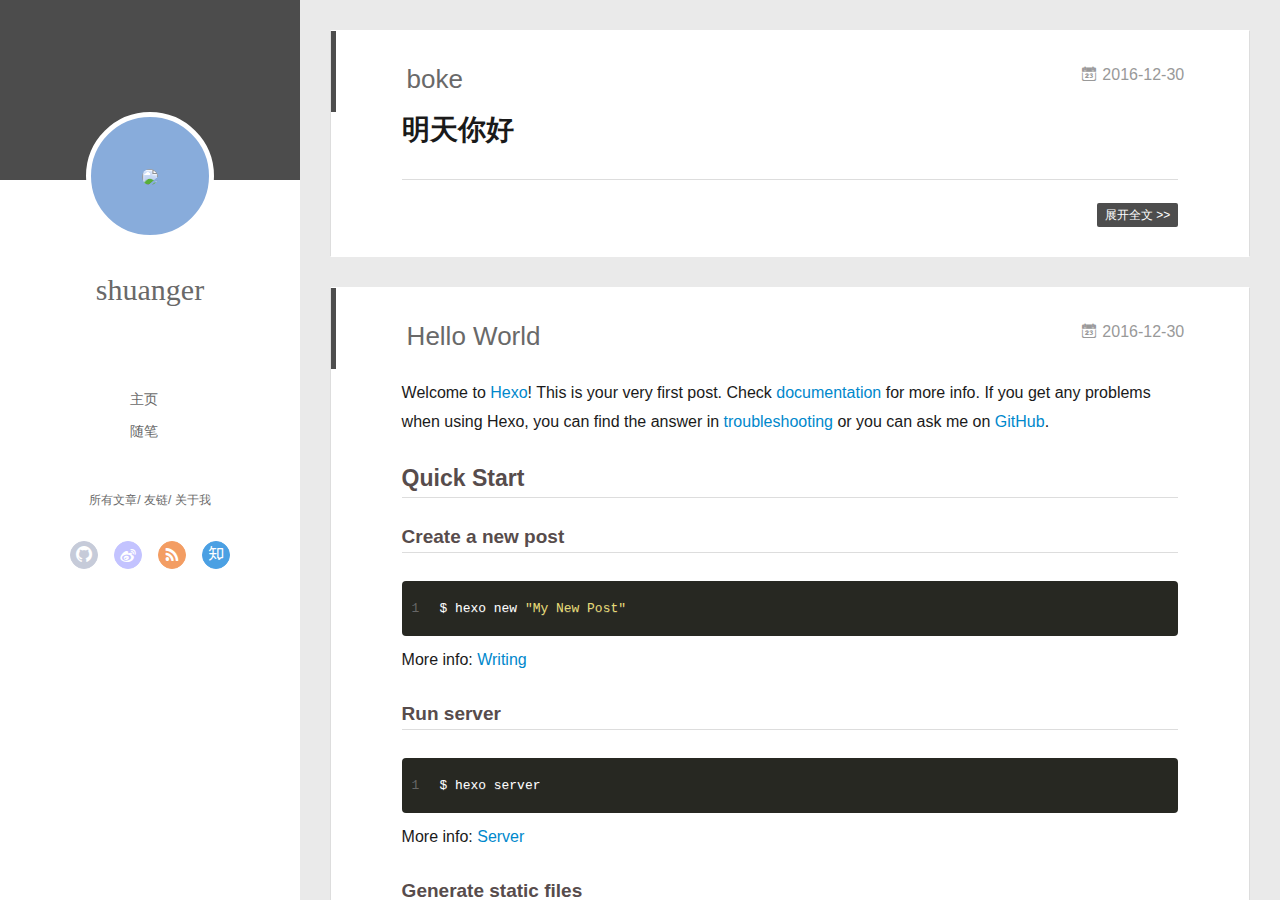
==== commit 97ac6911: "Site updated: 2017-01-03 18:54:18" ====
--- a/index.html
+++ b/index.html
@@ -38,7 +38,7 @@
 			<img src="null" class="js-avatar">
 		</a>
 		<hgroup>
-		  <h1 class="header-author"><a href="/">GS</a></h1>
+		  <h1 class="header-author"><a href="/">shuanger</a></h1>
 		</hgroup>
 		
 
@@ -95,7 +95,7 @@
 				<img src="null" class="js-avatar">
 			</div>
 			<hgroup>
-			  <h1 class="header-author js-header-author">GS</h1>
+			  <h1 class="header-author js-header-author">shuanger</h1>
 			</hgroup>
 			
 			
@@ -258,7 +258,7 @@
   <div class="outer">
     <div id="footer-info">
     	<div class="footer-left">
-    		&copy; 2016 GS
+    		&copy; 2017 shuanger
     	</div>
       	<div class="footer-right">
       		<a href="http://hexo.io/" target="_blank">Hexo</a>  Theme <a href="https://github.com/litten/hexo-theme-yilia" target="_blank">Yilia</a> by Litten
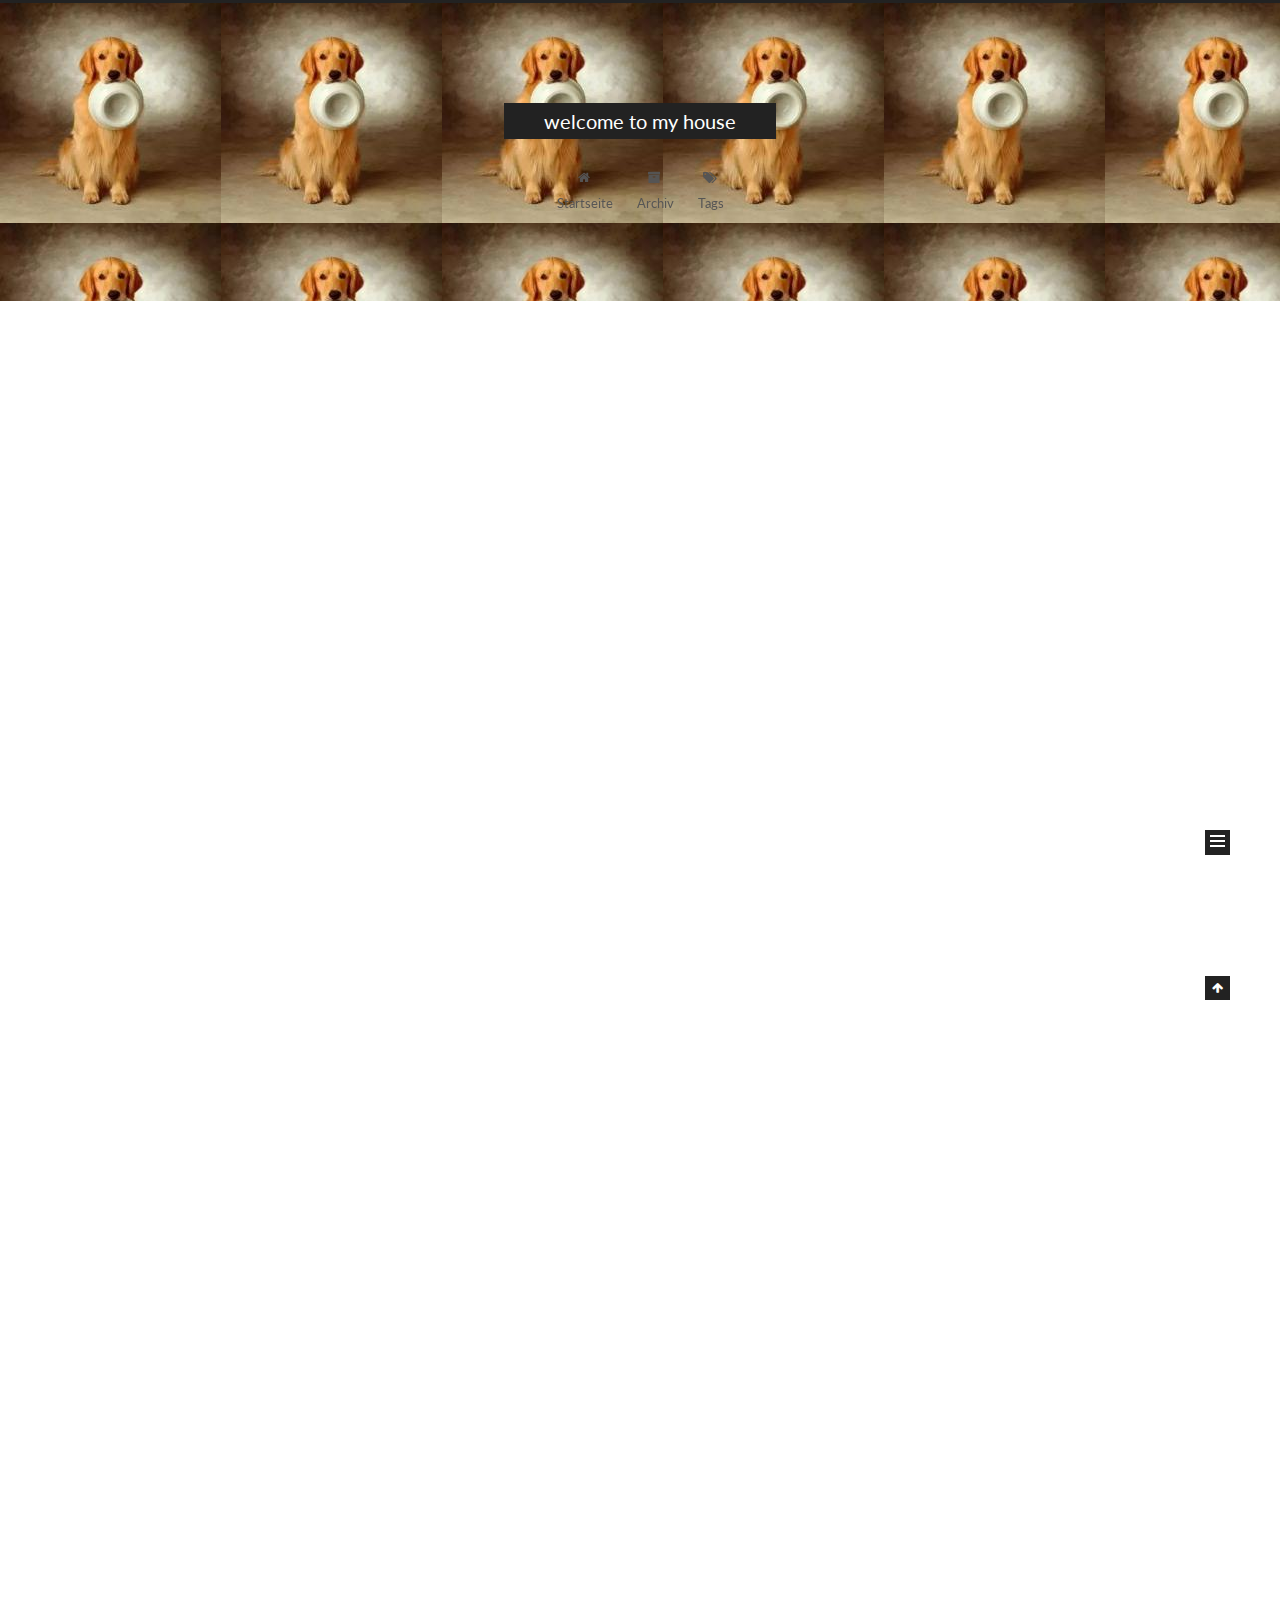
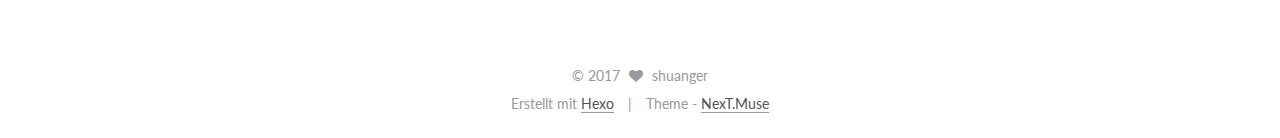
==== commit 3d9fa420: "Site updated: 2017-01-03 20:06:20" ====
--- a/index.html
+++ b/index.html
@@ -1,215 +1,442 @@
-<!DOCTYPE html>
-<html>
+<!doctype html>
+
+
+
+  
+
+
+<html class="theme-next muse use-motion" lang="">
 <head>
-  <meta charset="utf-8">
-  
-  <meta name="renderer" content="webkit">
-  <meta http-equiv="X-UA-Compatible" content="IE=edge" >
-  <link rel="dns-prefetch" href="http://yoursite.com">
-  <title>welcome to my house</title>
-  <meta name="viewport" content="width=device-width, initial-scale=1, maximum-scale=1">
-  <meta property="og:type" content="website">
+  <meta charset="UTF-8"/>
+<meta http-equiv="X-UA-Compatible" content="IE=edge" />
+<meta name="viewport" content="width=device-width, initial-scale=1, maximum-scale=1"/>
+
+
+
+<meta http-equiv="Cache-Control" content="no-transform" />
+<meta http-equiv="Cache-Control" content="no-siteapp" />
+
+
+
+
+
+
+
+
+
+
+
+
+  
+  
+  <link href="/lib/fancybox/source/jquery.fancybox.css?v=2.1.5" rel="stylesheet" type="text/css" />
+
+
+
+
+  
+  
+  
+  
+
+  
+    
+    
+  
+
+  
+
+  
+
+  
+
+  
+
+  
+    
+    
+    <link href="//fonts.googleapis.com/css?family=Lato:300,300italic,400,400italic,700,700italic&subset=latin,latin-ext" rel="stylesheet" type="text/css">
+  
+
+
+
+
+
+
+<link href="/lib/font-awesome/css/font-awesome.min.css?v=4.6.2" rel="stylesheet" type="text/css" />
+
+<link href="/css/main.css?v=5.1.0" rel="stylesheet" type="text/css" />
+
+
+  <meta name="keywords" content="Hexo, NexT" />
+
+
+
+
+
+
+
+
+  <link rel="shortcut icon" type="image/x-icon" href="/favicon.ico?v=5.1.0" />
+
+
+
+
+
+
+<meta property="og:type" content="website">
 <meta property="og:title" content="welcome to my house">
 <meta property="og:url" content="http://yoursite.com/index.html">
 <meta property="og:site_name" content="welcome to my house">
 <meta name="twitter:card" content="summary">
 <meta name="twitter:title" content="welcome to my house">
-  
-    <link rel="alternative" href="/atom.xml" title="welcome to my house" type="application/atom+xml">
-  
-  
-    <link rel="icon" href="/favicon.png">
-  
-  <link rel="stylesheet" href="/main.css?v=4.0.0.css">
-  
-
-  
-
+
+
+
+<script type="text/javascript" id="hexo.configurations">
+  var NexT = window.NexT || {};
+  var CONFIG = {
+    root: '/',
+    scheme: 'Muse',
+    sidebar: {"position":"left","display":"post"},
+    fancybox: true,
+    motion: true,
+    duoshuo: {
+      userId: '0',
+      author: 'Author'
+    },
+    algolia: {
+      applicationID: '',
+      apiKey: '',
+      indexName: '',
+      hits: {"per_page":10},
+      labels: {"input_placeholder":"Search for Posts","hits_empty":"We didn't find any results for the search: ${query}","hits_stats":"${hits} results found in ${time} ms"}
+    }
+  };
+</script>
+
+
+
+  <link rel="canonical" href="http://yoursite.com/"/>
+
+
+
+
+
+  <title> welcome to my house </title>
 </head>
 
-<body>
-  <div id="container" q-class="show:isCtnShow">
-    <canvas id="anm-canvas" class="anm-canvas"></canvas>
-    <div class="left-col" q-class="show:isShow">
-      <div class="overlay"></div>
-<div class="intrude-less">
-	<header id="header" class="inner">
-		<a href="/" class="profilepic">
-			<img src="null" class="js-avatar">
-		</a>
-		<hgroup>
-		  <h1 class="header-author"><a href="/">shuanger</a></h1>
-		</hgroup>
-		
-
-		<nav class="header-menu">
-			<ul>
-			
-				<li><a href="/">主页</a></li>
-	        
-				<li><a href="/tags/随笔/">随笔</a></li>
-	        
-			</ul>
-		</nav>
-		<nav class="header-smart-menu">
-    		
-    			
-    			<a q-on="click: openSlider(e, 'innerArchive')" href="javascript:void(0)">所有文章</a>
-    			
-            
-    			
-    			<a q-on="click: openSlider(e, 'friends')" href="javascript:void(0)">友链</a>
-    			
-            
-    			
-    			<a q-on="click: openSlider(e, 'aboutme')" href="javascript:void(0)">关于我</a>
-    			
-            
-		</nav>
-		<nav class="header-nav">
-			<div class="social">
-				
-					<a class="github" target="_blank" href="#" title="github"><i class="icon-github"></i></a>
-		        
-					<a class="weibo" target="_blank" href="#" title="weibo"><i class="icon-weibo"></i></a>
-		        
-					<a class="rss" target="_blank" href="#" title="rss"><i class="icon-rss"></i></a>
-		        
-					<a class="zhihu" target="_blank" href="#" title="zhihu"><i class="icon-zhihu"></i></a>
-		        
-			</div>
-		</nav>
-	</header>		
+<body itemscope itemtype="http://schema.org/WebPage" lang="">
+
+  
+
+
+
+
+
+
+
+
+
+
+  
+  
+    
+  
+
+  <div class="container one-collumn sidebar-position-left 
+   page-home 
+ ">
+    <div class="headband"></div>
+
+    <header id="header" class="header" itemscope itemtype="http://schema.org/WPHeader">
+      <div class="header-inner"><div class="site-meta ">
+  
+
+  <div class="custom-logo-site-title">
+    <a href="/"  class="brand" rel="start">
+      <span class="logo-line-before"><i></i></span>
+      <span class="site-title">welcome to my house</span>
+      <span class="logo-line-after"><i></i></span>
+    </a>
+  </div>
+    
+      <p class="site-subtitle"></p>
+    
 </div>
 
-    </div>
-    <div class="mid-col" q-class="show:isShow,hide:isShow|isFalse">
-      <nav id="mobile-nav">
-  	<div class="overlay js-overlay"></div>
-	<div class="btnctn js-mobile-btnctn">
-  		<div class="slider-trigger list" q-on="click: openSlider(e)"><i class="icon icon-sort"></i></div>
-	</div>
-	<div class="intrude-less">
-		<header id="header" class="inner">
-			<div class="profilepic">
-				<img src="null" class="js-avatar">
-			</div>
-			<hgroup>
-			  <h1 class="header-author js-header-author">shuanger</h1>
-			</hgroup>
-			
-			
-			
-				
-			
-				
-			
-			
-			
-			<nav class="header-nav">
-				<div class="social">
-					
-						<a class="github" target="_blank" href="#" title="github"><i class="icon-github"></i></a>
-			        
-						<a class="weibo" target="_blank" href="#" title="weibo"><i class="icon-weibo"></i></a>
-			        
-						<a class="rss" target="_blank" href="#" title="rss"><i class="icon-rss"></i></a>
-			        
-						<a class="zhihu" target="_blank" href="#" title="zhihu"><i class="icon-zhihu"></i></a>
-			        
-				</div>
-			</nav>
-
-			<nav class="header-menu js-header-menu">
-				<ul style="width: 50%">
-				
-				
-					<li style="width: 50%"><a href="/">主页</a></li>
-		        
-					<li style="width: 50%"><a href="/tags/随笔/">随笔</a></li>
-		        
-				</ul>
-			</nav>
-		</header>				
-	</div>
-	<div class="mobile-mask" style="display:none" q-show="isShow"></div>
+<div class="site-nav-toggle">
+  <button>
+    <span class="btn-bar"></span>
+    <span class="btn-bar"></span>
+    <span class="btn-bar"></span>
+  </button>
+</div>
+
+<nav class="site-nav">
+  
+
+  
+    <ul id="menu" class="menu">
+      
+        
+        <li class="menu-item menu-item-home">
+          <a href="/" rel="section">
+            
+              <i class="menu-item-icon fa fa-fw fa-home"></i> <br />
+            
+            Startseite
+          </a>
+        </li>
+      
+        
+        <li class="menu-item menu-item-archives">
+          <a href="/archives" rel="section">
+            
+              <i class="menu-item-icon fa fa-fw fa-archive"></i> <br />
+            
+            Archiv
+          </a>
+        </li>
+      
+        
+        <li class="menu-item menu-item-tags">
+          <a href="/tags" rel="section">
+            
+              <i class="menu-item-icon fa fa-fw fa-tags"></i> <br />
+            
+            Tags
+          </a>
+        </li>
+      
+
+      
+    </ul>
+  
+
+  
 </nav>
 
-      <div id="wrapper" class="body-wrap">
-        <div class="menu-l">
-          <div class="canvas-wrap">
-            <canvas data-colors="#eaeaea" data-sectionHeight="100" data-contentId="js-content" id="myCanvas1" class="anm-canvas"></canvas>
-          </div>
-          <div id="js-content" class="content-ll">
-            
-  
-    <article id="post-boke" class="article article-type-post  article-index" itemscope itemprop="blogPost">
-  <div class="article-inner">
-    
-      <header class="article-header">
-        
-  
-    <h1 itemprop="name">
-      <a class="article-title" href="/2016/12/30/boke/">boke</a>
-    </h1>
-  
-
-        <a href="/2016/12/30/boke/" class="archive-article-date">
-  	<time datetime="2016-12-30T08:36:08.000Z" itemprop="datePublished"><i class="icon-calendar icon"></i>2016-12-30</time>
-</a>
+
+
+ </div>
+    </header>
+
+    <main id="main" class="main">
+      <div class="main-inner">
+        <div class="content-wrap">
+          <div id="content" class="content">
+            
+  <section id="posts" class="posts-expand">
+    
+      
+
+  
+
+  
+  
+  
+
+  <article class="post post-type-normal " itemscope itemtype="http://schema.org/Article">
+  <link itemprop="mainEntityOfPage" href="http://yoursite.com/2016/12/30/boke/">
+
+  <span style="display:none" itemprop="author" itemscope itemtype="http://schema.org/Person">
+    <meta itemprop="name" content="shuanger">
+    <meta itemprop="description" content="">
+    <meta itemprop="image" content="/images/avatar.gif">
+  </span>
+
+  <span style="display:none" itemprop="publisher" itemscope itemtype="http://schema.org/Organization">
+    <meta itemprop="name" content="welcome to my house">
+    <span style="display:none" itemprop="logo" itemscope itemtype="http://schema.org/ImageObject">
+      <img style="display:none;" itemprop="url image" alt="welcome to my house" src="">
+    </span>
+  </span>
+
+    
+      <header class="post-header">
+
+        
+        
+          <h1 class="post-title" itemprop="name headline">
+            
+            
+              
+                
+                <a class="post-title-link" href="/2016/12/30/boke/" itemprop="url">
+                  boke
+                </a>
+              
+            
+          </h1>
+        
+
+        <div class="post-meta">
+          <span class="post-time">
+            
+              <span class="post-meta-item-icon">
+                <i class="fa fa-calendar-o"></i>
+              </span>
+              
+                <span class="post-meta-item-text">Veröffentlicht am</span>
+              
+              <time title="Post created" itemprop="dateCreated datePublished" datetime="2016-12-30T16:36:08+08:00">
+                2016-12-30
+              </time>
+            
+
+            
+
+            
+          </span>
+
+          
+
+          
+            
+          
+
+          
+
+          
+          
+
+          
+
+          
+
+        </div>
       </header>
     
-    <div class="article-entry" itemprop="articleBody">
-      
-        <h1 id="明天你好"><a href="#明天你好" class="headerlink" title="明天你好"></a>明天你好</h1>
-      
-
-      
-    </div>
-    <div class="article-info article-info-index">
-      
-      
-      
-
-      
-        <p class="article-more-link">
-          <a class="article-more-a" href="/2016/12/30/boke/">展开全文 >></a>
-        </p>
-      
-
-      
-      <div class="clearfix"></div>
-    </div>
-  </div>
-</article>
-
-
-
-
-
-
-
-
-  
-    <article id="post-hello-world" class="article article-type-post  article-index" itemscope itemprop="blogPost">
-  <div class="article-inner">
-    
-      <header class="article-header">
-        
-  
-    <h1 itemprop="name">
-      <a class="article-title" href="/2016/12/30/hello-world/">Hello World</a>
-    </h1>
-  
-
-        <a href="/2016/12/30/hello-world/" class="archive-article-date">
-  	<time datetime="2016-12-30T02:10:19.491Z" itemprop="datePublished"><i class="icon-calendar icon"></i>2016-12-30</time>
-</a>
+
+
+    <div class="post-body" itemprop="articleBody">
+
+      
+      
+
+      
+        
+          
+            <h1 id="明天你好"><a href="#明天你好" class="headerlink" title="明天你好"></a>明天你好</h1>
+          
+        
+      
+    </div>
+
+    <div>
+      
+    </div>
+
+    <div>
+      
+    </div>
+
+
+    <footer class="post-footer">
+      
+
+      
+
+      
+      
+        <div class="post-eof"></div>
+      
+    </footer>
+  </article>
+
+
+    
+      
+
+  
+
+  
+  
+  
+
+  <article class="post post-type-normal " itemscope itemtype="http://schema.org/Article">
+  <link itemprop="mainEntityOfPage" href="http://yoursite.com/2016/12/30/hello-world/">
+
+  <span style="display:none" itemprop="author" itemscope itemtype="http://schema.org/Person">
+    <meta itemprop="name" content="shuanger">
+    <meta itemprop="description" content="">
+    <meta itemprop="image" content="/images/avatar.gif">
+  </span>
+
+  <span style="display:none" itemprop="publisher" itemscope itemtype="http://schema.org/Organization">
+    <meta itemprop="name" content="welcome to my house">
+    <span style="display:none" itemprop="logo" itemscope itemtype="http://schema.org/ImageObject">
+      <img style="display:none;" itemprop="url image" alt="welcome to my house" src="">
+    </span>
+  </span>
+
+    
+      <header class="post-header">
+
+        
+        
+          <h1 class="post-title" itemprop="name headline">
+            
+            
+              
+                
+                <a class="post-title-link" href="/2016/12/30/hello-world/" itemprop="url">
+                  Hello World
+                </a>
+              
+            
+          </h1>
+        
+
+        <div class="post-meta">
+          <span class="post-time">
+            
+              <span class="post-meta-item-icon">
+                <i class="fa fa-calendar-o"></i>
+              </span>
+              
+                <span class="post-meta-item-text">Veröffentlicht am</span>
+              
+              <time title="Post created" itemprop="dateCreated datePublished" datetime="2016-12-30T10:10:19+08:00">
+                2016-12-30
+              </time>
+            
+
+            
+
+            
+          </span>
+
+          
+
+          
+            
+          
+
+          
+
+          
+          
+
+          
+
+          
+
+        </div>
       </header>
     
-    <div class="article-entry" itemprop="articleBody">
-      
-        <p>Welcome to <a href="https://hexo.io/" target="_blank" rel="external">Hexo</a>! This is your very first post. Check <a href="https://hexo.io/docs/" target="_blank" rel="external">documentation</a> for more info. If you get any problems when using Hexo, you can find the answer in <a href="https://hexo.io/docs/troubleshooting.html" target="_blank" rel="external">troubleshooting</a> or you can ask me on <a href="https://github.com/hexojs/hexo/issues" target="_blank" rel="external">GitHub</a>.</p>
+
+
+    <div class="post-body" itemprop="articleBody">
+
+      
+      
+
+      
+        
+          
+            <p>Welcome to <a href="https://hexo.io/" target="_blank" rel="external">Hexo</a>! This is your very first post. Check <a href="https://hexo.io/docs/" target="_blank" rel="external">documentation</a> for more info. If you get any problems when using Hexo, you can find the answer in <a href="https://hexo.io/docs/troubleshooting.html" target="_blank" rel="external">troubleshooting</a> or you can ask me on <a href="https://github.com/hexojs/hexo/issues" target="_blank" rel="external">GitHub</a>.</p>
 <h2 id="Quick-Start"><a href="#Quick-Start" class="headerlink" title="Quick Start"></a>Quick Start</h2><h3 id="Create-a-new-post"><a href="#Create-a-new-post" class="headerlink" title="Create a new post"></a>Create a new post</h3><figure class="highlight bash"><table><tr><td class="gutter"><pre><div class="line">1</div></pre></td><td class="code"><pre><div class="line">$ hexo new <span class="string">"My New Post"</span></div></pre></td></tr></table></figure>
 <p>More info: <a href="https://hexo.io/docs/writing.html" target="_blank" rel="external">Writing</a></p>
 <h3 id="Run-server"><a href="#Run-server" class="headerlink" title="Run server"></a>Run server</h3><figure class="highlight bash"><table><tr><td class="gutter"><pre><div class="line">1</div></pre></td><td class="code"><pre><div class="line">$ hexo server</div></pre></td></tr></table></figure>
@@ -219,330 +446,243 @@
 <h3 id="Deploy-to-remote-sites"><a href="#Deploy-to-remote-sites" class="headerlink" title="Deploy to remote sites"></a>Deploy to remote sites</h3><figure class="highlight bash"><table><tr><td class="gutter"><pre><div class="line">1</div></pre></td><td class="code"><pre><div class="line">$ hexo deploy</div></pre></td></tr></table></figure>
 <p>More info: <a href="https://hexo.io/docs/deployment.html" target="_blank" rel="external">Deployment</a></p>
 
-      
-
-      
-    </div>
-    <div class="article-info article-info-index">
-      
-      
-      
-
-      
-        <p class="article-more-link">
-          <a class="article-more-a" href="/2016/12/30/hello-world/">展开全文 >></a>
-        </p>
-      
-
-      
-      <div class="clearfix"></div>
+          
+        
+      
+    </div>
+
+    <div>
+      
+    </div>
+
+    <div>
+      
+    </div>
+
+
+    <footer class="post-footer">
+      
+
+      
+
+      
+      
+        <div class="post-eof"></div>
+      
+    </footer>
+  </article>
+
+
+    
+  </section>
+
+  
+
+
+          </div>
+          
+
+
+          
+
+        </div>
+        
+          
+  
+  <div class="sidebar-toggle">
+    <div class="sidebar-toggle-line-wrap">
+      <span class="sidebar-toggle-line sidebar-toggle-line-first"></span>
+      <span class="sidebar-toggle-line sidebar-toggle-line-middle"></span>
+      <span class="sidebar-toggle-line sidebar-toggle-line-last"></span>
     </div>
   </div>
-</article>
-
-
-
-
-
-
-
-
-  
-  
-
-
-          </div>
+
+  <aside id="sidebar" class="sidebar">
+    <div class="sidebar-inner">
+
+      
+
+      
+
+      <section class="site-overview sidebar-panel sidebar-panel-active">
+        <div class="site-author motion-element" itemprop="author" itemscope itemtype="http://schema.org/Person">
+          <img class="site-author-image" itemprop="image"
+               src="/images/avatar.gif"
+               alt="shuanger" />
+          <p class="site-author-name" itemprop="name">shuanger</p>
+          <p class="site-description motion-element" itemprop="description"></p>
         </div>
+        <nav class="site-state motion-element">
+        
+          
+            <div class="site-state-item site-state-posts">
+              <a href="/archives">
+                <span class="site-state-item-count">2</span>
+                <span class="site-state-item-name">Artikel</span>
+              </a>
+            </div>
+          
+
+          
+
+          
+
+        </nav>
+
+        
+
+        <div class="links-of-author motion-element">
+          
+        </div>
+
+        
+        
+
+        
+        
+
+        
+
+
+      </section>
+
+      
+
+    </div>
+  </aside>
+
+
+        
       </div>
-      <footer id="footer">
-  <div class="outer">
-    <div id="footer-info">
-    	<div class="footer-left">
-    		&copy; 2017 shuanger
-    	</div>
-      	<div class="footer-right">
-      		<a href="http://hexo.io/" target="_blank">Hexo</a>  Theme <a href="https://github.com/litten/hexo-theme-yilia" target="_blank">Yilia</a> by Litten
-      	</div>
+    </main>
+
+    <footer id="footer" class="footer">
+      <div class="footer-inner">
+        <div class="copyright" >
+  
+  &copy; 
+  <span itemprop="copyrightYear">2017</span>
+  <span class="with-love">
+    <i class="fa fa-heart"></i>
+  </span>
+  <span class="author" itemprop="copyrightHolder">shuanger</span>
+</div>
+
+
+<div class="powered-by">
+  Erstellt mit  <a class="theme-link" href="https://hexo.io">Hexo</a>
+</div>
+
+<div class="theme-info">
+  Theme -
+  <a class="theme-link" href="https://github.com/iissnan/hexo-theme-next">
+    NexT.Muse
+  </a>
+</div>
+
+
+        
+
+        
+      </div>
+    </footer>
+
+    <div class="back-to-top">
+      <i class="fa fa-arrow-up"></i>
     </div>
   </div>
-</footer>
-    </div>
-    <script>
-	var yiliaConfig = {
-		mathjax: false,
-		isHome: true,
-		isPost: false,
-		isArchive: false,
-		isTag: false,
-		isCategory: false,
-		open_in_new: false,
-		root: "/",
-		innerArchive: true
-	}
+
+  
+
+<script type="text/javascript">
+  if (Object.prototype.toString.call(window.Promise) !== '[object Function]') {
+    window.Promise = null;
+  }
 </script>
 
-<script>
+
+
+
+
+
+
+
+
+  
+
+
+
+  
+  <script type="text/javascript" src="/lib/jquery/index.js?v=2.1.3"></script>
+
+  
+  <script type="text/javascript" src="/lib/fastclick/lib/fastclick.min.js?v=1.0.6"></script>
+
+  
+  <script type="text/javascript" src="/lib/jquery_lazyload/jquery.lazyload.js?v=1.9.7"></script>
+
+  
+  <script type="text/javascript" src="/lib/velocity/velocity.min.js?v=1.2.1"></script>
+
+  
+  <script type="text/javascript" src="/lib/velocity/velocity.ui.min.js?v=1.2.1"></script>
+
+  
+  <script type="text/javascript" src="/lib/fancybox/source/jquery.fancybox.pack.js?v=2.1.5"></script>
+
+
+  
+
+
+  <script type="text/javascript" src="/js/src/utils.js?v=5.1.0"></script>
+
+  <script type="text/javascript" src="/js/src/motion.js?v=5.1.0"></script>
+
+
+
+  
+  
+
+  
+
+  
+
+
+  <script type="text/javascript" src="/js/src/bootstrap.js?v=5.1.0"></script>
+
+
+
+  
+
+
+
+  
+
+
+
+
 	
-	
-		
-	
-		
-	
-		
-			!function(I){function n(t){if(e[t])return e[t].exports;var i=e[t]={exports:{},id:t,loaded:!1};return I[t].call(i.exports,i,i.exports,n),i.loaded=!0,i.exports}var e={};return n.m=I,n.c=e,n.p="/",n(0)}([function(module,exports,__webpack_require__){eval("'use strict';\n\nvar _addClass = __webpack_require__(71);\n\nvar _addClass2 = _interopRequireDefault(_addClass);\n\nvar _removeClass = __webpack_require__(72);\n\nvar _removeClass2 = _interopRequireDefault(_removeClass);\n\nvar _after = __webpack_require__(84);\n\nvar _after2 = _interopRequireDefault(_after);\n\nvar _browser = __webpack_require__(70);\n\nvar _browser2 = _interopRequireDefault(_browser);\n\nvar _fix = __webpack_require__(75);\n\nvar _fix2 = _interopRequireDefault(_fix);\n\nvar _util = __webpack_require__(69);\n\nfunction _interopRequireDefault(obj) { return obj && obj.__esModule ? obj : { default: obj }; }\n\n// fix hexo 不支持的配置\nfunction isPathMatch(path, href) {\n\tvar reg = /\\/|index.html/g;\n\treturn path.replace(reg, '') === href.replace(reg, '');\n}\n// 浏览器判断\n\n\nfunction tabActive() {\n\tvar $tabs = document.querySelectorAll('.js-header-menu li a');\n\tvar path = window.location.pathname;\n\n\tfor (var i = 0, len = $tabs.length; i < len; i++) {\n\t\tvar $tab = $tabs[i];\n\t\tif (isPathMatch(path, $tab.getAttribute('href'))) {\n\t\t\t(0, _addClass2.default)($tab, 'active');\n\t\t}\n\t}\n}\n\nfunction getElementLeft(element) {\n\tvar actualLeft = element.offsetLeft;\n\tvar current = element.offsetParent;\n\twhile (current !== null) {\n\t\tactualLeft += current.offsetLeft;\n\t\tcurrent = current.offsetParent;\n\t}\n\treturn actualLeft;\n}\nfunction getElementTop(element) {\n\tvar actualTop = element.offsetTop;\n\tvar current = element.offsetParent;\n\twhile (current !== null) {\n\t\tactualTop += current.offsetTop;\n\t\tcurrent = current.offsetParent;\n\t}\n\treturn actualTop;\n}\n\nfunction scrollStop($dom, top, limit, zIndex, diff) {\n\tvar nowLeft = getElementLeft($dom);\n\tvar nowTop = getElementTop($dom) - top;\n\n\tif (nowTop - limit <= diff) {\n\t\tvar $newDom = $dom.$newDom;\n\t\tif (!$newDom) {\n\t\t\t$newDom = $dom.cloneNode(true);\n\t\t\t(0, _after2.default)($dom, $newDom);\n\t\t\t$dom.$newDom = $newDom;\n\t\t\t$newDom.style.position = 'fixed';\n\t\t\t$newDom.style.top = (limit || nowTop) + 'px';\n\t\t\t$newDom.style.left = nowLeft + 'px';\n\t\t\t$newDom.style.zIndex = zIndex || 2;\n\t\t\t$newDom.style.width = '100%';\n\t\t\t$newDom.style.color = '#fff';\n\t\t}\n\t\t$newDom.style.visibility = 'visible';\n\t\t$dom.style.visibility = 'hidden';\n\t} else {\n\t\t$dom.style.visibility = 'visible';\n\t\tvar _$newDom = $dom.$newDom;\n\t\tif (_$newDom) {\n\t\t\t_$newDom.style.visibility = 'hidden';\n\t\t}\n\t}\n}\n\nfunction handleScroll() {\n\tvar $overlay = document.querySelector('.js-overlay');\n\tvar $menu = document.querySelector('.js-header-menu');\n\tscrollStop($overlay, document.body.scrollTop, -63, 1, 0);\n\tscrollStop($menu, document.body.scrollTop, 1, 2, 0);\n}\n\nfunction bindScroll() {\n\tdocument.querySelector('#container').addEventListener('scroll', function (e) {\n\t\thandleScroll();\n\t});\n\n\twindow.addEventListener('scroll', function (e) {\n\t\thandleScroll();\n\t});\n\thandleScroll();\n}\n\nfunction init() {\n\tif (_browser2.default.versions.mobile && window.screen.width < 800) {\n\t\ttabActive();\n\t\tbindScroll();\n\t}\n}\n\ninit();\n\n(0, _util.addLoadEvent)(function () {\n\t_fix2.default.init();\n});\n\nmodule.exports = {};\n//# sourceMappingURL=[data-uri]")},function(module,exports){eval("// https://github.com/zloirock/core-js/issues/86#issuecomment-115759028\nvar global = module.exports = typeof window != 'undefined' && window.Math == Math\n  ? window : typeof self != 'undefined' && self.Math == Math ? self : Function('return this')();\nif(typeof __g == 'number')__g = global; // eslint-disable-line no-undef\n//# sourceMappingURL=[data-uri]")},function(module,exports){eval("var hasOwnProperty = {}.hasOwnProperty;\nmodule.exports = function(it, key){\n  return hasOwnProperty.call(it, key);\n};\n//# sourceMappingURL=[data-uri]")},function(module,exports,__webpack_require__){eval("// to indexed object, toObject with fallback for non-array-like ES3 strings\nvar IObject = __webpack_require__(49)\n  , defined = __webpack_require__(15);\nmodule.exports = function(it){\n  return IObject(defined(it));\n};\n//# sourceMappingURL=[data-uri]")},function(module,exports,__webpack_require__){eval("// Thank's IE8 for his funny defineProperty\nmodule.exports = !__webpack_require__(8)(function(){\n  return Object.defineProperty({}, 'a', {get: function(){ return 7; }}).a != 7;\n});\n//# sourceMappingURL=[data-uri]")},function(module,exports,__webpack_require__){eval("var dP         = __webpack_require__(6)\n  , createDesc = __webpack_require__(12);\nmodule.exports = __webpack_require__(4) ? function(object, key, value){\n  return dP.f(object, key, createDesc(1, value));\n} : function(object, key, value){\n  object[key] = value;\n  return object;\n};\n//# sourceMappingURL=[data-uri]")},function(module,exports,__webpack_require__){eval("var anObject       = __webpack_require__(10)\n  , IE8_DOM_DEFINE = __webpack_require__(30)\n  , toPrimitive    = __webpack_require__(24)\n  , dP             = Object.defineProperty;\n\nexports.f = __webpack_require__(4) ? Object.defineProperty : function defineProperty(O, P, Attributes){\n  anObject(O);\n  P = toPrimitive(P, true);\n  anObject(Attributes);\n  if(IE8_DOM_DEFINE)try {\n    return dP(O, P, Attributes);\n  } catch(e){ /* empty */ }\n  if('get' in Attributes || 'set' in Attributes)throw TypeError('Accessors not supported!');\n  if('value' in Attributes)O[P] = Attributes.value;\n  return O;\n};\n//# sourceMappingURL=[data-uri]")},function(module,exports,__webpack_require__){eval("var store      = __webpack_require__(22)('wks')\n  , uid        = __webpack_require__(13)\n  , Symbol     = __webpack_require__(1).Symbol\n  , USE_SYMBOL = typeof Symbol == 'function';\n\nvar $exports = module.exports = function(name){\n  return store[name] || (store[name] =\n    USE_SYMBOL && Symbol[name] || (USE_SYMBOL ? Symbol : uid)('Symbol.' + name));\n};\n\n$exports.store = store;\n//# sourceMappingURL=[data-uri]")},function(module,exports){eval("module.exports = function(exec){\n  try {\n    return !!exec();\n  } catch(e){\n    return true;\n  }\n};\n//# sourceMappingURL=[data-uri]")},function(module,exports,__webpack_require__){eval("// 19.1.2.14 / 15.2.3.14 Object.keys(O)\nvar $keys       = __webpack_require__(35)\n  , enumBugKeys = __webpack_require__(16);\n\nmodule.exports = Object.keys || function keys(O){\n  return $keys(O, enumBugKeys);\n};\n//# sourceMappingURL=[data-uri]")},function(module,exports,__webpack_require__){eval("var isObject = __webpack_require__(11);\nmodule.exports = function(it){\n  if(!isObject(it))throw TypeError(it + ' is not an object!');\n  return it;\n};\n//# sourceMappingURL=[data-uri]")},function(module,exports){eval("module.exports = function(it){\n  return typeof it === 'object' ? it !== null : typeof it === 'function';\n};\n//# sourceMappingURL=[data-uri]")},function(module,exports){eval("module.exports = function(bitmap, value){\n  return {\n    enumerable  : !(bitmap & 1),\n    configurable: !(bitmap & 2),\n    writable    : !(bitmap & 4),\n    value       : value\n  };\n};\n//# sourceMappingURL=[data-uri]")},function(module,exports){eval("var id = 0\n  , px = Math.random();\nmodule.exports = function(key){\n  return 'Symbol('.concat(key === undefined ? '' : key, ')_', (++id + px).toString(36));\n};\n//# sourceMappingURL=[data-uri]")},function(module,exports){eval("var core = module.exports = {version: '2.4.0'};\nif(typeof __e == 'number')__e = core; // eslint-disable-line no-undef\n//# sourceMappingURL=[data-uri]")},function(module,exports){eval('// 7.2.1 RequireObjectCoercible(argument)\nmodule.exports = function(it){\n  if(it == undefined)throw TypeError("Can\'t call method on  " + it);\n  return it;\n};\n//# sourceMappingURL=[data-uri]')},function(module,exports){eval("// IE 8- don't enum bug keys\nmodule.exports = (\n  'constructor,hasOwnProperty,isPrototypeOf,propertyIsEnumerable,toLocaleString,toString,valueOf'\n).split(',');\n//# sourceMappingURL=[data-uri]")},function(module,exports){eval("module.exports = {};\n//# sourceMappingURL=[data-uri]")},function(module,exports){eval("module.exports = true;\n//# sourceMappingURL=[data-uri]")},function(module,exports){eval("exports.f = {}.propertyIsEnumerable;\n//# sourceMappingURL=[data-uri]")},function(module,exports,__webpack_require__){eval("var def = __webpack_require__(6).f\n  , has = __webpack_require__(2)\n  , TAG = __webpack_require__(7)('toStringTag');\n\nmodule.exports = function(it, tag, stat){\n  if(it && !has(it = stat ? it : it.prototype, TAG))def(it, TAG, {configurable: true, value: tag});\n};\n//# sourceMappingURL=[data-uri]")},function(module,exports,__webpack_require__){eval("var shared = __webpack_require__(22)('keys')\n  , uid    = __webpack_require__(13);\nmodule.exports = function(key){\n  return shared[key] || (shared[key] = uid(key));\n};\n//# sourceMappingURL=[data-uri]");
-},function(module,exports,__webpack_require__){eval("var global = __webpack_require__(1)\n  , SHARED = '__core-js_shared__'\n  , store  = global[SHARED] || (global[SHARED] = {});\nmodule.exports = function(key){\n  return store[key] || (store[key] = {});\n};\n//# sourceMappingURL=[data-uri]")},function(module,exports){eval("// 7.1.4 ToInteger\nvar ceil  = Math.ceil\n  , floor = Math.floor;\nmodule.exports = function(it){\n  return isNaN(it = +it) ? 0 : (it > 0 ? floor : ceil)(it);\n};\n//# sourceMappingURL=[data-uri]")},function(module,exports,__webpack_require__){eval("// 7.1.1 ToPrimitive(input [, PreferredType])\nvar isObject = __webpack_require__(11);\n// instead of the ES6 spec version, we didn't implement @@toPrimitive case\n// and the second argument - flag - preferred type is a string\nmodule.exports = function(it, S){\n  if(!isObject(it))return it;\n  var fn, val;\n  if(S && typeof (fn = it.toString) == 'function' && !isObject(val = fn.call(it)))return val;\n  if(typeof (fn = it.valueOf) == 'function' && !isObject(val = fn.call(it)))return val;\n  if(!S && typeof (fn = it.toString) == 'function' && !isObject(val = fn.call(it)))return val;\n  throw TypeError(\"Can't convert object to primitive value\");\n};\n//# sourceMappingURL=[data-uri]")},function(module,exports,__webpack_require__){eval("var global         = __webpack_require__(1)\n  , core           = __webpack_require__(14)\n  , LIBRARY        = __webpack_require__(18)\n  , wksExt         = __webpack_require__(26)\n  , defineProperty = __webpack_require__(6).f;\nmodule.exports = function(name){\n  var $Symbol = core.Symbol || (core.Symbol = LIBRARY ? {} : global.Symbol || {});\n  if(name.charAt(0) != '_' && !(name in $Symbol))defineProperty($Symbol, name, {value: wksExt.f(name)});\n};\n//# sourceMappingURL=[data-uri]")},function(module,exports,__webpack_require__){eval("exports.f = __webpack_require__(7);\n//# sourceMappingURL=[data-uri]")},function(module,exports,__webpack_require__){eval("var global    = __webpack_require__(1)\n  , core      = __webpack_require__(14)\n  , ctx       = __webpack_require__(46)\n  , hide      = __webpack_require__(5)\n  , PROTOTYPE = 'prototype';\n\nvar $export = function(type, name, source){\n  var IS_FORCED = type & $export.F\n    , IS_GLOBAL = type & $export.G\n    , IS_STATIC = type & $export.S\n    , IS_PROTO  = type & $export.P\n    , IS_BIND   = type & $export.B\n    , IS_WRAP   = type & $export.W\n    , exports   = IS_GLOBAL ? core : core[name] || (core[name] = {})\n    , expProto  = exports[PROTOTYPE]\n    , target    = IS_GLOBAL ? global : IS_STATIC ? global[name] : (global[name] || {})[PROTOTYPE]\n    , key, own, out;\n  if(IS_GLOBAL)source = name;\n  for(key in source){\n    // contains in native\n    own = !IS_FORCED && target && target[key] !== undefined;\n    if(own && key in exports)continue;\n    // export native or passed\n    out = own ? target[key] : source[key];\n    // prevent global pollution for namespaces\n    exports[key] = IS_GLOBAL && typeof target[key] != 'function' ? source[key]\n    // bind timers to global for call from export context\n    : IS_BIND && own ? ctx(out, global)\n    // wrap global constructors for prevent change them in library\n    : IS_WRAP && target[key] == out ? (function(C){\n      var F = function(a, b, c){\n        if(this instanceof C){\n          switch(arguments.length){\n            case 0: return new C;\n            case 1: return new C(a);\n            case 2: return new C(a, b);\n          } return new C(a, b, c);\n        } return C.apply(this, arguments);\n      };\n      F[PROTOTYPE] = C[PROTOTYPE];\n      return F;\n    // make static versions for prototype methods\n    })(out) : IS_PROTO && typeof out == 'function' ? ctx(Function.call, out) : out;\n    // export proto methods to core.%CONSTRUCTOR%.methods.%NAME%\n    if(IS_PROTO){\n      (exports.virtual || (exports.virtual = {}))[key] = out;\n      // export proto methods to core.%CONSTRUCTOR%.prototype.%NAME%\n      if(type & $export.R && expProto && !expProto[key])hide(expProto, key, out);\n    }\n  }\n};\n// type bitmap\n$export.F = 1;   // forced\n$export.G = 2;   // global\n$export.S = 4;   // static\n$export.P = 8;   // proto\n$export.B = 16;  // bind\n$export.W = 32;  // wrap\n$export.U = 64;  // safe\n$export.R = 128; // real proto method for `library` \nmodule.exports = $export;\n//# sourceMappingURL=[data-uri]")},function(module,exports){eval("var toString = {}.toString;\n\nmodule.exports = function(it){\n  return toString.call(it).slice(8, -1);\n};\n//# sourceMappingURL=[data-uri]")},function(module,exports,__webpack_require__){eval("var isObject = __webpack_require__(11)\n  , document = __webpack_require__(1).document\n  // in old IE typeof document.createElement is 'object'\n  , is = isObject(document) && isObject(document.createElement);\nmodule.exports = function(it){\n  return is ? document.createElement(it) : {};\n};\n//# sourceMappingURL=[data-uri]")},function(module,exports,__webpack_require__){eval("module.exports = !__webpack_require__(4) && !__webpack_require__(8)(function(){\n  return Object.defineProperty(__webpack_require__(29)('div'), 'a', {get: function(){ return 7; }}).a != 7;\n});\n//# sourceMappingURL=[data-uri]")},function(module,exports,__webpack_require__){eval("'use strict';\nvar LIBRARY        = __webpack_require__(18)\n  , $export        = __webpack_require__(27)\n  , redefine       = __webpack_require__(36)\n  , hide           = __webpack_require__(5)\n  , has            = __webpack_require__(2)\n  , Iterators      = __webpack_require__(17)\n  , $iterCreate    = __webpack_require__(51)\n  , setToStringTag = __webpack_require__(20)\n  , getPrototypeOf = __webpack_require__(58)\n  , ITERATOR       = __webpack_require__(7)('iterator')\n  , BUGGY          = !([].keys && 'next' in [].keys()) // Safari has buggy iterators w/o `next`\n  , FF_ITERATOR    = '@@iterator'\n  , KEYS           = 'keys'\n  , VALUES         = 'values';\n\nvar returnThis = function(){ return this; };\n\nmodule.exports = function(Base, NAME, Constructor, next, DEFAULT, IS_SET, FORCED){\n  $iterCreate(Constructor, NAME, next);\n  var getMethod = function(kind){\n    if(!BUGGY && kind in proto)return proto[kind];\n    switch(kind){\n      case KEYS: return function keys(){ return new Constructor(this, kind); };\n      case VALUES: return function values(){ return new Constructor(this, kind); };\n    } return function entries(){ return new Constructor(this, kind); };\n  };\n  var TAG        = NAME + ' Iterator'\n    , DEF_VALUES = DEFAULT == VALUES\n    , VALUES_BUG = false\n    , proto      = Base.prototype\n    , $native    = proto[ITERATOR] || proto[FF_ITERATOR] || DEFAULT && proto[DEFAULT]\n    , $default   = $native || getMethod(DEFAULT)\n    , $entries   = DEFAULT ? !DEF_VALUES ? $default : getMethod('entries') : undefined\n    , $anyNative = NAME == 'Array' ? proto.entries || $native : $native\n    , methods, key, IteratorPrototype;\n  // Fix native\n  if($anyNative){\n    IteratorPrototype = getPrototypeOf($anyNative.call(new Base));\n    if(IteratorPrototype !== Object.prototype){\n      // Set @@toStringTag to native iterators\n      setToStringTag(IteratorPrototype, TAG, true);\n      // fix for some old engines\n      if(!LIBRARY && !has(IteratorPrototype, ITERATOR))hide(IteratorPrototype, ITERATOR, returnThis);\n    }\n  }\n  // fix Array#{values, @@iterator}.name in V8 / FF\n  if(DEF_VALUES && $native && $native.name !== VALUES){\n    VALUES_BUG = true;\n    $default = function values(){ return $native.call(this); };\n  }\n  // Define iterator\n  if((!LIBRARY || FORCED) && (BUGGY || VALUES_BUG || !proto[ITERATOR])){\n    hide(proto, ITERATOR, $default);\n  }\n  // Plug for library\n  Iterators[NAME] = $default;\n  Iterators[TAG]  = returnThis;\n  if(DEFAULT){\n    methods = {\n      values:  DEF_VALUES ? $default : getMethod(VALUES),\n      keys:    IS_SET     ? $default : getMethod(KEYS),\n      entries: $entries\n    };\n    if(FORCED)for(key in methods){\n      if(!(key in proto))redefine(proto, key, methods[key]);\n    } else $export($export.P + $export.F * (BUGGY || VALUES_BUG), NAME, methods);\n  }\n  return methods;\n};\n//# sourceMappingURL=[data-uri]")},function(module,exports,__webpack_require__){eval("// 19.1.2.2 / 15.2.3.5 Object.create(O [, Properties])\nvar anObject    = __webpack_require__(10)\n  , dPs         = __webpack_require__(55)\n  , enumBugKeys = __webpack_require__(16)\n  , IE_PROTO    = __webpack_require__(21)('IE_PROTO')\n  , Empty       = function(){ /* empty */ }\n  , PROTOTYPE   = 'prototype';\n\n// Create object with fake `null` prototype: use iframe Object with cleared prototype\nvar createDict = function(){\n  // Thrash, waste and sodomy: IE GC bug\n  var iframe = __webpack_require__(29)('iframe')\n    , i      = enumBugKeys.length\n    , lt     = '<'\n    , gt     = '>'\n    , iframeDocument;\n  iframe.style.display = 'none';\n  __webpack_require__(48).appendChild(iframe);\n  iframe.src = 'javascript:'; // eslint-disable-line no-script-url\n  // createDict = iframe.contentWindow.Object;\n  // html.removeChild(iframe);\n  iframeDocument = iframe.contentWindow.document;\n  iframeDocument.open();\n  iframeDocument.write(lt + 'script' + gt + 'document.F=Object' + lt + '/script' + gt);\n  iframeDocument.close();\n  createDict = iframeDocument.F;\n  while(i--)delete createDict[PROTOTYPE][enumBugKeys[i]];\n  return createDict();\n};\n\nmodule.exports = Object.create || function create(O, Properties){\n  var result;\n  if(O !== null){\n    Empty[PROTOTYPE] = anObject(O);\n    result = new Empty;\n    Empty[PROTOTYPE] = null;\n    // add \"__proto__\" for Object.getPrototypeOf polyfill\n    result[IE_PROTO] = O;\n  } else result = createDict();\n  return Properties === undefined ? result : dPs(result, Properties);\n};\n\n//# sourceMappingURL=[data-uri]")},function(module,exports,__webpack_require__){eval("// 19.1.2.7 / 15.2.3.4 Object.getOwnPropertyNames(O)\nvar $keys      = __webpack_require__(35)\n  , hiddenKeys = __webpack_require__(16).concat('length', 'prototype');\n\nexports.f = Object.getOwnPropertyNames || function getOwnPropertyNames(O){\n  return $keys(O, hiddenKeys);\n};\n//# sourceMappingURL=[data-uri]")},function(module,exports){eval("exports.f = Object.getOwnPropertySymbols;\n//# sourceMappingURL=[data-uri]")},function(module,exports,__webpack_require__){eval("var has          = __webpack_require__(2)\n  , toIObject    = __webpack_require__(3)\n  , arrayIndexOf = __webpack_require__(45)(false)\n  , IE_PROTO     = __webpack_require__(21)('IE_PROTO');\n\nmodule.exports = function(object, names){\n  var O      = toIObject(object)\n    , i      = 0\n    , result = []\n    , key;\n  for(key in O)if(key != IE_PROTO)has(O, key) && result.push(key);\n  // Don't enum bug & hidden keys\n  while(names.length > i)if(has(O, key = names[i++])){\n    ~arrayIndexOf(result, key) || result.push(key);\n  }\n  return result;\n};\n//# sourceMappingURL=[data-uri]");
-},function(module,exports,__webpack_require__){eval("module.exports = __webpack_require__(5);\n//# sourceMappingURL=[data-uri]")},function(module,exports,__webpack_require__){eval("// 7.1.13 ToObject(argument)\nvar defined = __webpack_require__(15);\nmodule.exports = function(it){\n  return Object(defined(it));\n};\n//# sourceMappingURL=[data-uri]")},function(module,exports,__webpack_require__){eval('module.exports = { "default": __webpack_require__(41), __esModule: true };\n//# sourceMappingURL=[data-uri]')},function(module,exports,__webpack_require__){eval('module.exports = { "default": __webpack_require__(42), __esModule: true };\n//# sourceMappingURL=[data-uri]')},function(module,exports,__webpack_require__){eval('"use strict";\n\nexports.__esModule = true;\n\nvar _iterator = __webpack_require__(39);\n\nvar _iterator2 = _interopRequireDefault(_iterator);\n\nvar _symbol = __webpack_require__(38);\n\nvar _symbol2 = _interopRequireDefault(_symbol);\n\nvar _typeof = typeof _symbol2.default === "function" && typeof _iterator2.default === "symbol" ? function (obj) { return typeof obj; } : function (obj) { return obj && typeof _symbol2.default === "function" && obj.constructor === _symbol2.default && obj !== _symbol2.default.prototype ? "symbol" : typeof obj; };\n\nfunction _interopRequireDefault(obj) { return obj && obj.__esModule ? obj : { default: obj }; }\n\nexports.default = typeof _symbol2.default === "function" && _typeof(_iterator2.default) === "symbol" ? function (obj) {\n  return typeof obj === "undefined" ? "undefined" : _typeof(obj);\n} : function (obj) {\n  return obj && typeof _symbol2.default === "function" && obj.constructor === _symbol2.default && obj !== _symbol2.default.prototype ? "symbol" : typeof obj === "undefined" ? "undefined" : _typeof(obj);\n};\n//# sourceMappingURL=[data-uri]')},function(module,exports,__webpack_require__){eval("__webpack_require__(65);\n__webpack_require__(63);\n__webpack_require__(66);\n__webpack_require__(67);\nmodule.exports = __webpack_require__(14).Symbol;\n//# sourceMappingURL=[data-uri]")},function(module,exports,__webpack_require__){eval("__webpack_require__(64);\n__webpack_require__(68);\nmodule.exports = __webpack_require__(26).f('iterator');\n//# sourceMappingURL=[data-uri]")},function(module,exports){eval("module.exports = function(it){\n  if(typeof it != 'function')throw TypeError(it + ' is not a function!');\n  return it;\n};\n//# sourceMappingURL=[data-uri]")},function(module,exports){eval("module.exports = function(){ /* empty */ };\n//# sourceMappingURL=[data-uri]")},function(module,exports,__webpack_require__){eval("// false -> Array#indexOf\n// true  -> Array#includes\nvar toIObject = __webpack_require__(3)\n  , toLength  = __webpack_require__(61)\n  , toIndex   = __webpack_require__(60);\nmodule.exports = function(IS_INCLUDES){\n  return function($this, el, fromIndex){\n    var O      = toIObject($this)\n      , length = toLength(O.length)\n      , index  = toIndex(fromIndex, length)\n      , value;\n    // Array#includes uses SameValueZero equality algorithm\n    if(IS_INCLUDES && el != el)while(length > index){\n      value = O[index++];\n      if(value != value)return true;\n    // Array#toIndex ignores holes, Array#includes - not\n    } else for(;length > index; index++)if(IS_INCLUDES || index in O){\n      if(O[index] === el)return IS_INCLUDES || index || 0;\n    } return !IS_INCLUDES && -1;\n  };\n};\n//# sourceMappingURL=[data-uri]")},function(module,exports,__webpack_require__){eval("// optional / simple context binding\nvar aFunction = __webpack_require__(43);\nmodule.exports = function(fn, that, length){\n  aFunction(fn);\n  if(that === undefined)return fn;\n  switch(length){\n    case 1: return function(a){\n      return fn.call(that, a);\n    };\n    case 2: return function(a, b){\n      return fn.call(that, a, b);\n    };\n    case 3: return function(a, b, c){\n      return fn.call(that, a, b, c);\n    };\n  }\n  return function(/* ...args */){\n    return fn.apply(that, arguments);\n  };\n};\n//# sourceMappingURL=[data-uri]")},function(module,exports,__webpack_require__){eval("// all enumerable object keys, includes symbols\nvar getKeys = __webpack_require__(9)\n  , gOPS    = __webpack_require__(34)\n  , pIE     = __webpack_require__(19);\nmodule.exports = function(it){\n  var result     = getKeys(it)\n    , getSymbols = gOPS.f;\n  if(getSymbols){\n    var symbols = getSymbols(it)\n      , isEnum  = pIE.f\n      , i       = 0\n      , key;\n    while(symbols.length > i)if(isEnum.call(it, key = symbols[i++]))result.push(key);\n  } return result;\n};\n//# sourceMappingURL=[data-uri]")},function(module,exports,__webpack_require__){eval("module.exports = __webpack_require__(1).document && document.documentElement;\n//# sourceMappingURL=[data-uri]")},function(module,exports,__webpack_require__){eval("// fallback for non-array-like ES3 and non-enumerable old V8 strings\nvar cof = __webpack_require__(28);\nmodule.exports = Object('z').propertyIsEnumerable(0) ? Object : function(it){\n  return cof(it) == 'String' ? it.split('') : Object(it);\n};\n//# sourceMappingURL=[data-uri]")},function(module,exports,__webpack_require__){eval("// 7.2.2 IsArray(argument)\nvar cof = __webpack_require__(28);\nmodule.exports = Array.isArray || function isArray(arg){\n  return cof(arg) == 'Array';\n};\n//# sourceMappingURL=[data-uri]")},function(module,exports,__webpack_require__){eval("'use strict';\nvar create         = __webpack_require__(32)\n  , descriptor     = __webpack_require__(12)\n  , setToStringTag = __webpack_require__(20)\n  , IteratorPrototype = {};\n\n// 25.1.2.1.1 %IteratorPrototype%[@@iterator]()\n__webpack_require__(5)(IteratorPrototype, __webpack_require__(7)('iterator'), function(){ return this; });\n\nmodule.exports = function(Constructor, NAME, next){\n  Constructor.prototype = create(IteratorPrototype, {next: descriptor(1, next)});\n  setToStringTag(Constructor, NAME + ' Iterator');\n};\n//# sourceMappingURL=[data-uri]")},function(module,exports){eval("module.exports = function(done, value){\n  return {value: value, done: !!done};\n};\n//# sourceMappingURL=[data-uri]")},function(module,exports,__webpack_require__){eval("var getKeys   = __webpack_require__(9)\n  , toIObject = __webpack_require__(3);\nmodule.exports = function(object, el){\n  var O      = toIObject(object)\n    , keys   = getKeys(O)\n    , length = keys.length\n    , index  = 0\n    , key;\n  while(length > index)if(O[key = keys[index++]] === el)return key;\n};\n//# sourceMappingURL=[data-uri]")},function(module,exports,__webpack_require__){eval("var META     = __webpack_require__(13)('meta')\n  , isObject = __webpack_require__(11)\n  , has      = __webpack_require__(2)\n  , setDesc  = __webpack_require__(6).f\n  , id       = 0;\nvar isExtensible = Object.isExtensible || function(){\n  return true;\n};\nvar FREEZE = !__webpack_require__(8)(function(){\n  return isExtensible(Object.preventExtensions({}));\n});\nvar setMeta = function(it){\n  setDesc(it, META, {value: {\n    i: 'O' + ++id, // object ID\n    w: {}          // weak collections IDs\n  }});\n};\nvar fastKey = function(it, create){\n  // return primitive with prefix\n  if(!isObject(it))return typeof it == 'symbol' ? it : (typeof it == 'string' ? 'S' : 'P') + it;\n  if(!has(it, META)){\n    // can't set metadata to uncaught frozen object\n    if(!isExtensible(it))return 'F';\n    // not necessary to add metadata\n    if(!create)return 'E';\n    // add missing metadata\n    setMeta(it);\n  // return object ID\n  } return it[META].i;\n};\nvar getWeak = function(it, create){\n  if(!has(it, META)){\n    // can't set metadata to uncaught frozen object\n    if(!isExtensible(it))return true;\n    // not necessary to add metadata\n    if(!create)return false;\n    // add missing metadata\n    setMeta(it);\n  // return hash weak collections IDs\n  } return it[META].w;\n};\n// add metadata on freeze-family methods calling\nvar onFreeze = function(it){\n  if(FREEZE && meta.NEED && isExtensible(it) && !has(it, META))setMeta(it);\n  return it;\n};\nvar meta = module.exports = {\n  KEY:      META,\n  NEED:     false,\n  fastKey:  fastKey,\n  getWeak:  getWeak,\n  onFreeze: onFreeze\n};\n//# sourceMappingURL=[data-uri]")},function(module,exports,__webpack_require__){eval("var dP       = __webpack_require__(6)\n  , anObject = __webpack_require__(10)\n  , getKeys  = __webpack_require__(9);\n\nmodule.exports = __webpack_require__(4) ? Object.defineProperties : function defineProperties(O, Properties){\n  anObject(O);\n  var keys   = getKeys(Properties)\n    , length = keys.length\n    , i = 0\n    , P;\n  while(length > i)dP.f(O, P = keys[i++], Properties[P]);\n  return O;\n};\n//# sourceMappingURL=[data-uri]")},function(module,exports,__webpack_require__){eval("var pIE            = __webpack_require__(19)\n  , createDesc     = __webpack_require__(12)\n  , toIObject      = __webpack_require__(3)\n  , toPrimitive    = __webpack_require__(24)\n  , has            = __webpack_require__(2)\n  , IE8_DOM_DEFINE = __webpack_require__(30)\n  , gOPD           = Object.getOwnPropertyDescriptor;\n\nexports.f = __webpack_require__(4) ? gOPD : function getOwnPropertyDescriptor(O, P){\n  O = toIObject(O);\n  P = toPrimitive(P, true);\n  if(IE8_DOM_DEFINE)try {\n    return gOPD(O, P);\n  } catch(e){ /* empty */ }\n  if(has(O, P))return createDesc(!pIE.f.call(O, P), O[P]);\n};\n//# sourceMappingURL=[data-uri]")},function(module,exports,__webpack_require__){eval("// fallback for IE11 buggy Object.getOwnPropertyNames with iframe and window\nvar toIObject = __webpack_require__(3)\n  , gOPN      = __webpack_require__(33).f\n  , toString  = {}.toString;\n\nvar windowNames = typeof window == 'object' && window && Object.getOwnPropertyNames\n  ? Object.getOwnPropertyNames(window) : [];\n\nvar getWindowNames = function(it){\n  try {\n    return gOPN(it);\n  } catch(e){\n    return windowNames.slice();\n  }\n};\n\nmodule.exports.f = function getOwnPropertyNames(it){\n  return windowNames && toString.call(it) == '[object Window]' ? getWindowNames(it) : gOPN(toIObject(it));\n};\n\n//# sourceMappingURL=[data-uri]");
-},function(module,exports,__webpack_require__){eval("// 19.1.2.9 / 15.2.3.2 Object.getPrototypeOf(O)\nvar has         = __webpack_require__(2)\n  , toObject    = __webpack_require__(37)\n  , IE_PROTO    = __webpack_require__(21)('IE_PROTO')\n  , ObjectProto = Object.prototype;\n\nmodule.exports = Object.getPrototypeOf || function(O){\n  O = toObject(O);\n  if(has(O, IE_PROTO))return O[IE_PROTO];\n  if(typeof O.constructor == 'function' && O instanceof O.constructor){\n    return O.constructor.prototype;\n  } return O instanceof Object ? ObjectProto : null;\n};\n//# sourceMappingURL=[data-uri]")},function(module,exports,__webpack_require__){eval("var toInteger = __webpack_require__(23)\n  , defined   = __webpack_require__(15);\n// true  -> String#at\n// false -> String#codePointAt\nmodule.exports = function(TO_STRING){\n  return function(that, pos){\n    var s = String(defined(that))\n      , i = toInteger(pos)\n      , l = s.length\n      , a, b;\n    if(i < 0 || i >= l)return TO_STRING ? '' : undefined;\n    a = s.charCodeAt(i);\n    return a < 0xd800 || a > 0xdbff || i + 1 === l || (b = s.charCodeAt(i + 1)) < 0xdc00 || b > 0xdfff\n      ? TO_STRING ? s.charAt(i) : a\n      : TO_STRING ? s.slice(i, i + 2) : (a - 0xd800 << 10) + (b - 0xdc00) + 0x10000;\n  };\n};\n//# sourceMappingURL=[data-uri]")},function(module,exports,__webpack_require__){eval("var toInteger = __webpack_require__(23)\n  , max       = Math.max\n  , min       = Math.min;\nmodule.exports = function(index, length){\n  index = toInteger(index);\n  return index < 0 ? max(index + length, 0) : min(index, length);\n};\n//# sourceMappingURL=[data-uri]")},function(module,exports,__webpack_require__){eval("// 7.1.15 ToLength\nvar toInteger = __webpack_require__(23)\n  , min       = Math.min;\nmodule.exports = function(it){\n  return it > 0 ? min(toInteger(it), 0x1fffffffffffff) : 0; // pow(2, 53) - 1 == 9007199254740991\n};\n//# sourceMappingURL=[data-uri]")},function(module,exports,__webpack_require__){eval("'use strict';\nvar addToUnscopables = __webpack_require__(44)\n  , step             = __webpack_require__(52)\n  , Iterators        = __webpack_require__(17)\n  , toIObject        = __webpack_require__(3);\n\n// 22.1.3.4 Array.prototype.entries()\n// 22.1.3.13 Array.prototype.keys()\n// 22.1.3.29 Array.prototype.values()\n// 22.1.3.30 Array.prototype[@@iterator]()\nmodule.exports = __webpack_require__(31)(Array, 'Array', function(iterated, kind){\n  this._t = toIObject(iterated); // target\n  this._i = 0;                   // next index\n  this._k = kind;                // kind\n// 22.1.5.2.1 %ArrayIteratorPrototype%.next()\n}, function(){\n  var O     = this._t\n    , kind  = this._k\n    , index = this._i++;\n  if(!O || index >= O.length){\n    this._t = undefined;\n    return step(1);\n  }\n  if(kind == 'keys'  )return step(0, index);\n  if(kind == 'values')return step(0, O[index]);\n  return step(0, [index, O[index]]);\n}, 'values');\n\n// argumentsList[@@iterator] is %ArrayProto_values% (9.4.4.6, 9.4.4.7)\nIterators.Arguments = Iterators.Array;\n\naddToUnscopables('keys');\naddToUnscopables('values');\naddToUnscopables('entries');\n//# sourceMappingURL=[data-uri]")},function(module,exports){eval("\n//# sourceMappingURL=[data-uri]")},function(module,exports,__webpack_require__){eval("'use strict';\nvar $at  = __webpack_require__(59)(true);\n\n// 21.1.3.27 String.prototype[@@iterator]()\n__webpack_require__(31)(String, 'String', function(iterated){\n  this._t = String(iterated); // target\n  this._i = 0;                // next index\n// 21.1.5.2.1 %StringIteratorPrototype%.next()\n}, function(){\n  var O     = this._t\n    , index = this._i\n    , point;\n  if(index >= O.length)return {value: undefined, done: true};\n  point = $at(O, index);\n  this._i += point.length;\n  return {value: point, done: false};\n});\n//# sourceMappingURL=[data-uri]")},function(module,exports,__webpack_require__){eval("'use strict';\n// ECMAScript 6 symbols shim\nvar global         = __webpack_require__(1)\n  , has            = __webpack_require__(2)\n  , DESCRIPTORS    = __webpack_require__(4)\n  , $export        = __webpack_require__(27)\n  , redefine       = __webpack_require__(36)\n  , META           = __webpack_require__(54).KEY\n  , $fails         = __webpack_require__(8)\n  , shared         = __webpack_require__(22)\n  , setToStringTag = __webpack_require__(20)\n  , uid            = __webpack_require__(13)\n  , wks            = __webpack_require__(7)\n  , wksExt         = __webpack_require__(26)\n  , wksDefine      = __webpack_require__(25)\n  , keyOf          = __webpack_require__(53)\n  , enumKeys       = __webpack_require__(47)\n  , isArray        = __webpack_require__(50)\n  , anObject       = __webpack_require__(10)\n  , toIObject      = __webpack_require__(3)\n  , toPrimitive    = __webpack_require__(24)\n  , createDesc     = __webpack_require__(12)\n  , _create        = __webpack_require__(32)\n  , gOPNExt        = __webpack_require__(57)\n  , $GOPD          = __webpack_require__(56)\n  , $DP            = __webpack_require__(6)\n  , $keys          = __webpack_require__(9)\n  , gOPD           = $GOPD.f\n  , dP             = $DP.f\n  , gOPN           = gOPNExt.f\n  , $Symbol        = global.Symbol\n  , $JSON          = global.JSON\n  , _stringify     = $JSON && $JSON.stringify\n  , PROTOTYPE      = 'prototype'\n  , HIDDEN         = wks('_hidden')\n  , TO_PRIMITIVE   = wks('toPrimitive')\n  , isEnum         = {}.propertyIsEnumerable\n  , SymbolRegistry = shared('symbol-registry')\n  , AllSymbols     = shared('symbols')\n  , OPSymbols      = shared('op-symbols')\n  , ObjectProto    = Object[PROTOTYPE]\n  , USE_NATIVE     = typeof $Symbol == 'function'\n  , QObject        = global.QObject;\n// Don't use setters in Qt Script, https://github.com/zloirock/core-js/issues/173\nvar setter = !QObject || !QObject[PROTOTYPE] || !QObject[PROTOTYPE].findChild;\n\n// fallback for old Android, https://code.google.com/p/v8/issues/detail?id=687\nvar setSymbolDesc = DESCRIPTORS && $fails(function(){\n  return _create(dP({}, 'a', {\n    get: function(){ return dP(this, 'a', {value: 7}).a; }\n  })).a != 7;\n}) ? function(it, key, D){\n  var protoDesc = gOPD(ObjectProto, key);\n  if(protoDesc)delete ObjectProto[key];\n  dP(it, key, D);\n  if(protoDesc && it !== ObjectProto)dP(ObjectProto, key, protoDesc);\n} : dP;\n\nvar wrap = function(tag){\n  var sym = AllSymbols[tag] = _create($Symbol[PROTOTYPE]);\n  sym._k = tag;\n  return sym;\n};\n\nvar isSymbol = USE_NATIVE && typeof $Symbol.iterator == 'symbol' ? function(it){\n  return typeof it == 'symbol';\n} : function(it){\n  return it instanceof $Symbol;\n};\n\nvar $defineProperty = function defineProperty(it, key, D){\n  if(it === ObjectProto)$defineProperty(OPSymbols, key, D);\n  anObject(it);\n  key = toPrimitive(key, true);\n  anObject(D);\n  if(has(AllSymbols, key)){\n    if(!D.enumerable){\n      if(!has(it, HIDDEN))dP(it, HIDDEN, createDesc(1, {}));\n      it[HIDDEN][key] = true;\n    } else {\n      if(has(it, HIDDEN) && it[HIDDEN][key])it[HIDDEN][key] = false;\n      D = _create(D, {enumerable: createDesc(0, false)});\n    } return setSymbolDesc(it, key, D);\n  } return dP(it, key, D);\n};\nvar $defineProperties = function defineProperties(it, P){\n  anObject(it);\n  var keys = enumKeys(P = toIObject(P))\n    , i    = 0\n    , l = keys.length\n    , key;\n  while(l > i)$defineProperty(it, key = keys[i++], P[key]);\n  return it;\n};\nvar $create = function create(it, P){\n  return P === undefined ? _create(it) : $defineProperties(_create(it), P);\n};\nvar $propertyIsEnumerable = function propertyIsEnumerable(key){\n  var E = isEnum.call(this, key = toPrimitive(key, true));\n  if(this === ObjectProto && has(AllSymbols, key) && !has(OPSymbols, key))return false;\n  return E || !has(this, key) || !has(AllSymbols, key) || has(this, HIDDEN) && this[HIDDEN][key] ? E : true;\n};\nvar $getOwnPropertyDescriptor = function getOwnPropertyDescriptor(it, key){\n  it  = toIObject(it);\n  key = toPrimitive(key, true);\n  if(it === ObjectProto && has(AllSymbols, key) && !has(OPSymbols, key))return;\n  var D = gOPD(it, key);\n  if(D && has(AllSymbols, key) && !(has(it, HIDDEN) && it[HIDDEN][key]))D.enumerable = true;\n  return D;\n};\nvar $getOwnPropertyNames = function getOwnPropertyNames(it){\n  var names  = gOPN(toIObject(it))\n    , result = []\n    , i      = 0\n    , key;\n  while(names.length > i){\n    if(!has(AllSymbols, key = names[i++]) && key != HIDDEN && key != META)result.push(key);\n  } return result;\n};\nvar $getOwnPropertySymbols = function getOwnPropertySymbols(it){\n  var IS_OP  = it === ObjectProto\n    , names  = gOPN(IS_OP ? OPSymbols : toIObject(it))\n    , result = []\n    , i      = 0\n    , key;\n  while(names.length > i){\n    if(has(AllSymbols, key = names[i++]) && (IS_OP ? has(ObjectProto, key) : true))result.push(AllSymbols[key]);\n  } return result;\n};\n\n// 19.4.1.1 Symbol([description])\nif(!USE_NATIVE){\n  $Symbol = function Symbol(){\n    if(this instanceof $Symbol)throw TypeError('Symbol is not a constructor!');\n    var tag = uid(arguments.length > 0 ? arguments[0] : undefined);\n    var $set = function(value){\n      if(this === ObjectProto)$set.call(OPSymbols, value);\n      if(has(this, HIDDEN) && has(this[HIDDEN], tag))this[HIDDEN][tag] = false;\n      setSymbolDesc(this, tag, createDesc(1, value));\n    };\n    if(DESCRIPTORS && setter)setSymbolDesc(ObjectProto, tag, {configurable: true, set: $set});\n    return wrap(tag);\n  };\n  redefine($Symbol[PROTOTYPE], 'toString', function toString(){\n    return this._k;\n  });\n\n  $GOPD.f = $getOwnPropertyDescriptor;\n  $DP.f   = $defineProperty;\n  __webpack_require__(33).f = gOPNExt.f = $getOwnPropertyNames;\n  __webpack_require__(19).f  = $propertyIsEnumerable;\n  __webpack_require__(34).f = $getOwnPropertySymbols;\n\n  if(DESCRIPTORS && !__webpack_require__(18)){\n    redefine(ObjectProto, 'propertyIsEnumerable', $propertyIsEnumerable, true);\n  }\n\n  wksExt.f = function(name){\n    return wrap(wks(name));\n  }\n}\n\n$export($export.G + $export.W + $export.F * !USE_NATIVE, {Symbol: $Symbol});\n\nfor(var symbols = (\n  // 19.4.2.2, 19.4.2.3, 19.4.2.4, 19.4.2.6, 19.4.2.8, 19.4.2.9, 19.4.2.10, 19.4.2.11, 19.4.2.12, 19.4.2.13, 19.4.2.14\n  'hasInstance,isConcatSpreadable,iterator,match,replace,search,species,split,toPrimitive,toStringTag,unscopables'\n).split(','), i = 0; symbols.length > i; )wks(symbols[i++]);\n\nfor(var symbols = $keys(wks.store), i = 0; symbols.length > i; )wksDefine(symbols[i++]);\n\n$export($export.S + $export.F * !USE_NATIVE, 'Symbol', {\n  // 19.4.2.1 Symbol.for(key)\n  'for': function(key){\n    return has(SymbolRegistry, key += '')\n      ? SymbolRegistry[key]\n      : SymbolRegistry[key] = $Symbol(key);\n  },\n  // 19.4.2.5 Symbol.keyFor(sym)\n  keyFor: function keyFor(key){\n    if(isSymbol(key))return keyOf(SymbolRegistry, key);\n    throw TypeError(key + ' is not a symbol!');\n  },\n  useSetter: function(){ setter = true; },\n  useSimple: function(){ setter = false; }\n});\n\n$export($export.S + $export.F * !USE_NATIVE, 'Object', {\n  // 19.1.2.2 Object.create(O [, Properties])\n  create: $create,\n  // 19.1.2.4 Object.defineProperty(O, P, Attributes)\n  defineProperty: $defineProperty,\n  // 19.1.2.3 Object.defineProperties(O, Properties)\n  defineProperties: $defineProperties,\n  // 19.1.2.6 Object.getOwnPropertyDescriptor(O, P)\n  getOwnPropertyDescriptor: $getOwnPropertyDescriptor,\n  // 19.1.2.7 Object.getOwnPropertyNames(O)\n  getOwnPropertyNames: $getOwnPropertyNames,\n  // 19.1.2.8 Object.getOwnPropertySymbols(O)\n  getOwnPropertySymbols: $getOwnPropertySymbols\n});\n\n// 24.3.2 JSON.stringify(value [, replacer [, space]])\n$JSON && $export($export.S + $export.F * (!USE_NATIVE || $fails(function(){\n  var S = $Symbol();\n  // MS Edge converts symbol values to JSON as {}\n  // WebKit converts symbol values to JSON as null\n  // V8 throws on boxed symbols\n  return _stringify([S]) != '[null]' || _stringify({a: S}) != '{}' || _stringify(Object(S)) != '{}';\n})), 'JSON', {\n  stringify: function stringify(it){\n    if(it === undefined || isSymbol(it))return; // IE8 returns string on undefined\n    var args = [it]\n      , i    = 1\n      , replacer, $replacer;\n    while(arguments.length > i)args.push(arguments[i++]);\n    replacer = args[1];\n    if(typeof replacer == 'function')$replacer = replacer;\n    if($replacer || !isArray(replacer))replacer = function(key, value){\n      if($replacer)value = $replacer.call(this, key, value);\n      if(!isSymbol(value))return value;\n    };\n    args[1] = replacer;\n    return _stringify.apply($JSON, args);\n  }\n});\n\n// 19.4.3.4 Symbol.prototype[@@toPrimitive](hint)\n$Symbol[PROTOTYPE][TO_PRIMITIVE] || __webpack_require__(5)($Symbol[PROTOTYPE], TO_PRIMITIVE, $Symbol[PROTOTYPE].valueOf);\n// 19.4.3.5 Symbol.prototype[@@toStringTag]\nsetToStringTag($Symbol, 'Symbol');\n// 20.2.1.9 Math[@@toStringTag]\nsetToStringTag(Math, 'Math', true);\n// 24.3.3 JSON[@@toStringTag]\nsetToStringTag(global.JSON, 'JSON', true);\n//# sourceMappingURL=[data-uri]");
-},function(module,exports,__webpack_require__){eval("__webpack_require__(25)('asyncIterator');\n//# sourceMappingURL=[data-uri]")},function(module,exports,__webpack_require__){eval("__webpack_require__(25)('observable');\n//# sourceMappingURL=[data-uri]")},function(module,exports,__webpack_require__){eval("__webpack_require__(62);\nvar global        = __webpack_require__(1)\n  , hide          = __webpack_require__(5)\n  , Iterators     = __webpack_require__(17)\n  , TO_STRING_TAG = __webpack_require__(7)('toStringTag');\n\nfor(var collections = ['NodeList', 'DOMTokenList', 'MediaList', 'StyleSheetList', 'CSSRuleList'], i = 0; i < 5; i++){\n  var NAME       = collections[i]\n    , Collection = global[NAME]\n    , proto      = Collection && Collection.prototype;\n  if(proto && !proto[TO_STRING_TAG])hide(proto, TO_STRING_TAG, NAME);\n  Iterators[NAME] = Iterators.Array;\n}\n//# sourceMappingURL=[data-uri]")},function(module,exports,__webpack_require__){eval('"use strict";\n\nvar _typeof2 = __webpack_require__(40);\n\nvar _typeof3 = _interopRequireDefault(_typeof2);\n\nfunction _interopRequireDefault(obj) { return obj && obj.__esModule ? obj : { default: obj }; }\n\nvar e = function () {\n    function r(e, r, n) {\n        return r || n ? String.fromCharCode(r || n) : u[e] || e;\n    }\n    function n(e) {\n        return p[e];\n    }\n    var t = /&quot;|&lt;|&gt;|&amp;|&nbsp;|&apos;|&#(\\d+);|&#(\\d+)/g,\n        o = /[\'<> "&]/g,\n        u = {\n        "&quot;": \'"\',\n        "&lt;": "<",\n        "&gt;": ">",\n        "&amp;": "&",\n        "&nbsp;": " "\n    },\n        c = /\\u00a0/g,\n        a = /<br\\s*\\/?>/gi,\n        i = /\\r?\\n/g,\n        f = /\\s/g,\n        p = {};\n    for (var s in u) {\n        p[u[s]] = s;\n    }return u["&apos;"] = "\'", p["\'"] = "&#39;", {\n        encode: function encode(e) {\n            return e ? ("" + e).replace(o, n).replace(i, "<br/>").replace(f, "&nbsp;") : "";\n        },\n        decode: function decode(e) {\n            return e ? ("" + e).replace(a, "\\n").replace(t, r).replace(c, " ") : "";\n        },\n        encodeBase16: function encodeBase16(e) {\n            if (!e) return e;\n            e += "";\n            for (var r = [], n = 0, t = e.length; t > n; n++) {\n                r.push(e.charCodeAt(n).toString(16).toUpperCase());\n            }return r.join("");\n        },\n        encodeBase16forJSON: function encodeBase16forJSON(e) {\n            if (!e) return e;\n            e = e.replace(/[\\u4E00-\\u9FBF]/gi, function (e) {\n                return escape(e).replace("%u", "\\\\u");\n            });\n            for (var r = [], n = 0, t = e.length; t > n; n++) {\n                r.push(e.charCodeAt(n).toString(16).toUpperCase());\n            }return r.join("");\n        },\n        decodeBase16: function decodeBase16(e) {\n            if (!e) return e;\n            e += "";\n            for (var r = [], n = 0, t = e.length; t > n; n += 2) {\n                r.push(String.fromCharCode("0x" + e.slice(n, n + 2)));\n            }return r.join("");\n        },\n        encodeObject: function encodeObject(r) {\n            if (r instanceof Array) for (var n = 0, t = r.length; t > n; n++) {\n                r[n] = e.encodeObject(r[n]);\n            } else if ("object" == (typeof r === "undefined" ? "undefined" : (0, _typeof3.default)(r))) for (var o in r) {\n                r[o] = e.encodeObject(r[o]);\n            } else if ("string" == typeof r) return e.encode(r);\n            return r;\n        },\n        loadScript: function loadScript(path) {\n            var $script = document.createElement(\'script\');\n            document.getElementsByTagName(\'body\')[0].appendChild($script);\n            $script.setAttribute(\'src\', path);\n        },\n        addLoadEvent: function addLoadEvent(func) {\n            var oldonload = window.onload;\n            if (typeof window.onload != "function") {\n                window.onload = func;\n            } else {\n                window.onload = function () {\n                    oldonload();\n                    func();\n                };\n            }\n        }\n    };\n}();\n\nmodule.exports = e;\n//# sourceMappingURL=[data-uri]')},function(module,exports){eval("'use strict';\n\nvar browser = {\n    versions: function () {\n        var u = window.navigator.userAgent;\n        return {\n            trident: u.indexOf('Trident') > -1, //IE内核\n            presto: u.indexOf('Presto') > -1, //opera内核\n            webKit: u.indexOf('AppleWebKit') > -1, //苹果、谷歌内核\n            gecko: u.indexOf('Gecko') > -1 && u.indexOf('KHTML') == -1, //火狐内核\n            mobile: !!u.match(/AppleWebKit.*Mobile.*/), //是否为移动终端\n            ios: !!u.match(/\\(i[^;]+;( U;)? CPU.+Mac OS X/), //ios终端\n            android: u.indexOf('Android') > -1 || u.indexOf('Linux') > -1, //android终端或者uc浏览器\n            iPhone: u.indexOf('iPhone') > -1 || u.indexOf('Mac') > -1, //是否为iPhone或者安卓QQ浏览器\n            iPad: u.indexOf('iPad') > -1, //是否为iPad\n            webApp: u.indexOf('Safari') == -1, //是否为web应用程序，没有头部与底部\n            weixin: u.indexOf('MicroMessenger') == -1 //是否为微信浏览器\n        };\n    }()\n};\n\nmodule.exports = browser;\n//# sourceMappingURL=[data-uri]")},function(module,exports){eval("/**\n * addClass : addClass(el, className)\n * Adds a class name to an element. Compare with `$.fn.addClass`.\n *\n *     var addClass = require('dom101/add-class');\n *\n *     addClass(el, 'active');\n */\n\nfunction addClass (el, className) {\n  if (el.classList) {\n    el.classList.add(className);\n  } else {\n    el.className += ' ' + className;\n  }\n}\n\nmodule.exports = addClass;\n\n//# sourceMappingURL=[data-uri]")},function(module,exports){eval("/**\n * removeClass : removeClass(el, className)\n * Removes a classname.\n *\n *     var removeClass = require('dom101/remove-class');\n *\n *     el.className = 'selected active';\n *     removeClass(el, 'active');\n *\n *     el.className\n *     => \"selected\"\n */\n\nfunction removeClass (el, className) {\n  if (el.classList) {\n    el.classList.remove(className);\n  } else {\n    var expr =\n      new RegExp('(^|\\\\b)' + className.split(' ').join('|') + '(\\\\b|$)', 'gi');\n\n    el.className = el.className.replace(expr, ' ');\n  }\n}\n\nmodule.exports = removeClass;\n\n//# sourceMappingURL=[data-uri]")},,,function(module,exports,__webpack_require__){eval("'use strict';\n\nvar _util = __webpack_require__(69);\n\nfunction init() {\n\t// 由于hexo分页不支持，手工美化\n\tvar $nav = document.querySelector('#page-nav');\n\tif ($nav && !document.querySelector('#page-nav .extend.prev')) {\n\t\t$nav.innerHTML = '<a class=\"extend prev disabled\" rel=\"prev\">&laquo; Prev</a>' + $nav.innerHTML;\n\t}\n\tif ($nav && !document.querySelector('#page-nav .extend.next')) {\n\t\t$nav.innerHTML = $nav.innerHTML + '<a class=\"extend next disabled\" rel=\"next\">Next &raquo;</a>';\n\t}\n\n\t// 新窗口打开\n\tif (yiliaConfig && yiliaConfig.open_in_new) {\n\t\tvar $a = document.querySelectorAll('.article-entry a:not(.article-more-a)');\n\t\t$a.forEach(function ($em) {\n\t\t\t$em.setAttribute('target', '_blank');\n\t\t});\n\t}\n\n\t// about me 转义\n\tvar $aboutme = document.querySelector('#js-aboutme');\n\tif ($aboutme && $aboutme.length !== 0) {\n\t\t$aboutme.innerHTML = (0, _util.decode)($aboutme.innerHTML);\n\t}\n}\n\nmodule.exports = {\n\tinit: init\n};\n//# sourceMappingURL=[data-uri]")},,,,,,,,,function(module,exports){eval("/**\n * after : after(el, newEl)\n * Inserts a new element `newEl` just after `el`.\n *\n *     var after = require('dom101/after');\n *     var newNode = document.createElement('div');\n *     var button = document.querySelector('#submit');\n *\n *     after(button, newNode);\n */\n\nfunction after (el, newEl) {\n  if (typeof newEl === 'string') {\n    return el.insertAdjacentHTML('afterend', newEl);\n  } else {\n    var next = el.nextSibling;\n    if (next) {\n      return el.parentNode.insertBefore(newEl, next);\n    } else {\n      return el.parentNode.appendChild(newEl);\n    }\n  }\n}\n\nmodule.exports = after;\n\n//# sourceMappingURL=[data-uri]")}]);
-		
-	
-		
-	
-</script>
-
-
-	
-
-	
-
-	
-	<script src="/main.235424.js"></script>
-	
-
-
-<script>
-
-(function() {
-	var loadScript = function(path) {
-	    var $script = document.createElement('script')
-	    document.getElementsByTagName('body')[0].appendChild($script)
-	    $script.setAttribute('src', path)
-	}
-
-	
-		
-	
-		
-			
-		
-	
-		
-	
-		
-	
-
-	loadScript("/slider.72cb6f.js")
-})();
-
-</script>
-
-
-
-
-    
-<div class="tools-col" q-class="show:isShow,hide:isShow|isFalse" q-on="click:stop(e)">
-  <div class="tools-nav header-menu">
-    
-    
-      
-      
-      
-    
-      
-      
-      
-    
-      
-      
-      
-    
-    
-
-    <ul style="width: 70%">
-    
-    
-      
-      <li style="width: 33.333333333333336%" q-on="click: openSlider(e, 'innerArchive')"><a href="javascript:void(0)" q-class="active:innerArchive">所有文章</a></li>
-      
-        
-      
-      <li style="width: 33.333333333333336%" q-on="click: openSlider(e, 'friends')"><a href="javascript:void(0)" q-class="active:friends">友链</a></li>
-      
-        
-      
-      <li style="width: 33.333333333333336%" q-on="click: openSlider(e, 'aboutme')"><a href="javascript:void(0)" q-class="active:aboutme">关于我</a></li>
-      
-        
-    </ul>
-  </div>
-  <div class="tools-wrap">
-    
-    	<section class="tools-section tools-section-all" q-show="innerArchive">
-        <div class="search-wrap">
-          <input class="search-ipt" q-model="search" type="text" placeholder="find something…">
-          <i class="icon-search icon" q-show="search|isEmptyStr"></i>
-          <i class="icon-close icon" q-show="search|isNotEmptyStr" q-on="click:clearChose(e)"></i>
-        </div>
-        <div class="widget tagcloud search-tag">
-          <p class="search-tag-wording">tag:</p>
-          <label class="search-switch">
-            <input type="checkbox" q-on="click:toggleTag(e)" q-attr="checked:showTags">
-          </label>
-          <ul class="article-tag-list" q-show="showTags">
-            
-            <div class="clearfix"></div>
-          </ul>
-        </div>
-        <ul class="search-ul">
-          <p q-show="jsonFail" style="padding: 20px; font-size: 12px;">
-            缺失模块。<br/>1、在博客根目录（注意不是yilia根目录）执行以下命令：<br/> npm i hexo-generator-json-content --save<br/><br/>
-            2、在根目录_config.yml里添加配置：
-<pre style="font-size: 12px;" q-show="jsonFail">
-  jsonContent:
-    meta: false
-    pages: false
-    posts:
-      title: true
-      date: true
-      path: true
-      text: true
-      raw: false
-      content: false
-      slug: false
-      updated: false
-      comments: false
-      link: false
-      permalink: false
-      excerpt: false
-      categories: false
-      tags: true
-</pre>
-          </p>
-          <li class="search-li" q-repeat="items" q-show="isShow">
-            <a q-attr="href:path|urlformat" class="search-title"><i class="icon-quo-left icon"></i><span q-text="title"></span></a>
-            <p class="search-time">
-              <i class="icon-calendar icon"></i>
-              <span q-text="date|dateformat"></span>
-            </p>
-            <p class="search-tag">
-              <i class="icon-price-tags icon"></i>
-              <span q-repeat="tags" q-on="click:choseTag(e, name)" q-text="name|tagformat"></span>
-            </p>
-          </li>
-        </ul>
-    	</section>
-    
-
-    
-    	<section class="tools-section tools-section-friends" q-show="friends">
-  		
-        <ul class="search-ul">
-          
-            <li class="search-li">
-              <a href="http://localhost:4000/" target="_blank" class="search-title"><i class="icon-quo-left icon"></i>友情链接1</a>
-            </li>
-          
-            <li class="search-li">
-              <a href="http://localhost:4000/" target="_blank" class="search-title"><i class="icon-quo-left icon"></i>友情链接2</a>
-            </li>
-          
-            <li class="search-li">
-              <a href="http://localhost:4000/" target="_blank" class="search-title"><i class="icon-quo-left icon"></i>友情链接3</a>
-            </li>
-          
-            <li class="search-li">
-              <a href="http://localhost:4000/" target="_blank" class="search-title"><i class="icon-quo-left icon"></i>友情链接4</a>
-            </li>
-          
-            <li class="search-li">
-              <a href="http://localhost:4000/" target="_blank" class="search-title"><i class="icon-quo-left icon"></i>友情链接5</a>
-            </li>
-          
-            <li class="search-li">
-              <a href="http://localhost:4000/" target="_blank" class="search-title"><i class="icon-quo-left icon"></i>友情链接6</a>
-            </li>
-          
-        </ul>
-  		
-    	</section>
-    
-
-    
-    	<section class="tools-section tools-section-me" q-show="aboutme">
-  	  	
-  	  		<div class="aboutme-wrap" id="js-aboutme">很惭愧&lt;br&gt;&lt;br&gt;只做了一点微小的工作&lt;br&gt;谢谢大家</div>
-  	  	
-    	</section>
-    
-  </div>
-  
-</div>
-    <!-- Root element of PhotoSwipe. Must have class pswp. -->
-<div class="pswp" tabindex="-1" role="dialog" aria-hidden="true">
-
-    <!-- Background of PhotoSwipe. 
-         It's a separate element as animating opacity is faster than rgba(). -->
-    <div class="pswp__bg"></div>
-
-    <!-- Slides wrapper with overflow:hidden. -->
-    <div class="pswp__scroll-wrap">
-
-        <!-- Container that holds slides. 
-            PhotoSwipe keeps only 3 of them in the DOM to save memory.
-            Don't modify these 3 pswp__item elements, data is added later on. -->
-        <div class="pswp__container">
-            <div class="pswp__item"></div>
-            <div class="pswp__item"></div>
-            <div class="pswp__item"></div>
-        </div>
-
-        <!-- Default (PhotoSwipeUI_Default) interface on top of sliding area. Can be changed. -->
-        <div class="pswp__ui pswp__ui--hidden">
-
-            <div class="pswp__top-bar">
-
-                <!--  Controls are self-explanatory. Order can be changed. -->
-
-                <div class="pswp__counter"></div>
-
-                <button class="pswp__button pswp__button--close" title="Close (Esc)"></button>
-
-                <button class="pswp__button pswp__button--share" style="display:none" title="Share"></button>
-
-                <button class="pswp__button pswp__button--fs" title="Toggle fullscreen"></button>
-
-                <button class="pswp__button pswp__button--zoom" title="Zoom in/out"></button>
-
-                <!-- Preloader demo http://codepen.io/dimsemenov/pen/yyBWoR -->
-                <!-- element will get class pswp__preloader--active when preloader is running -->
-                <div class="pswp__preloader">
-                    <div class="pswp__preloader__icn">
-                      <div class="pswp__preloader__cut">
-                        <div class="pswp__preloader__donut"></div>
-                      </div>
-                    </div>
-                </div>
-            </div>
-
-            <div class="pswp__share-modal pswp__share-modal--hidden pswp__single-tap">
-                <div class="pswp__share-tooltip"></div> 
-            </div>
-
-            <button class="pswp__button pswp__button--arrow--left" title="Previous (arrow left)">
-            </button>
-
-            <button class="pswp__button pswp__button--arrow--right" title="Next (arrow right)">
-            </button>
-
-            <div class="pswp__caption">
-                <div class="pswp__caption__center"></div>
-            </div>
-
-        </div>
-
-    </div>
-
-</div>
-  </div>
+
+
+
+
+
+  
+
+
+
+
+  
+  
+
+  
+
+  
+
+  
+
+  
+
+
 </body>
-</html>+</html>
--- a/css/main.css
+++ b/css/main.css
@@ -0,0 +1,2504 @@
+/* normalize.css v3.0.2 | MIT License | git.io/normalize */
+html {
+  font-family: sans-serif; /* 1 */
+  -ms-text-size-adjust: 100%; /* 2 */
+  -webkit-text-size-adjust: 100%; /* 2 */
+}
+body {
+  margin: 0;
+}
+article,
+aside,
+details,
+figcaption,
+figure,
+footer,
+header,
+hgroup,
+main,
+menu,
+nav,
+section,
+summary {
+  display: block;
+}
+audio,
+canvas,
+progress,
+video {
+  display: inline-block; /* 1 */
+  vertical-align: baseline; /* 2 */
+}
+audio:not([controls]) {
+  display: none;
+  height: 0;
+}
+[hidden],
+template {
+  display: none;
+}
+a {
+  background-color: transparent;
+}
+a:active,
+a:hover {
+  outline: 0;
+}
+abbr[title] {
+  border-bottom: 1px dotted;
+}
+b,
+strong {
+  font-weight: bold;
+}
+dfn {
+  font-style: italic;
+}
+h1 {
+  font-size: 2em;
+  margin: 0.67em 0;
+}
+mark {
+  background: #ff0;
+  color: #000;
+}
+small {
+  font-size: 80%;
+}
+sub,
+sup {
+  font-size: 75%;
+  line-height: 0;
+  position: relative;
+  vertical-align: baseline;
+}
+sup {
+  top: -0.5em;
+}
+sub {
+  bottom: -0.25em;
+}
+img {
+  border: 0;
+}
+svg:not(:root) {
+  overflow: hidden;
+}
+figure {
+  margin: 1em 40px;
+}
+hr {
+  -moz-box-sizing: content-box;
+  box-sizing: content-box;
+  height: 0;
+}
+pre {
+  overflow: auto;
+}
+code,
+kbd,
+pre,
+samp {
+  font-family: monospace, monospace;
+  font-size: 1em;
+}
+button,
+input,
+optgroup,
+select,
+textarea {
+  color: inherit; /* 1 */
+  font: inherit; /* 2 */
+  margin: 0; /* 3 */
+}
+button {
+  overflow: visible;
+}
+button,
+select {
+  text-transform: none;
+}
+button,
+html input[type="button"],
+input[type="reset"],
+input[type="submit"] {
+  -webkit-appearance: button; /* 2 */
+  cursor: pointer; /* 3 */
+}
+button[disabled],
+html input[disabled] {
+  cursor: default;
+}
+button::-moz-focus-inner,
+input::-moz-focus-inner {
+  border: 0;
+  padding: 0;
+}
+input {
+  line-height: normal;
+}
+input[type="checkbox"],
+input[type="radio"] {
+  box-sizing: border-box; /* 1 */
+  padding: 0; /* 2 */
+}
+input[type="number"]::-webkit-inner-spin-button,
+input[type="number"]::-webkit-outer-spin-button {
+  height: auto;
+}
+input[type="search"] {
+  -webkit-appearance: textfield; /* 1 */
+  -moz-box-sizing: content-box;
+  -webkit-box-sizing: content-box; /* 2 */
+  box-sizing: content-box;
+}
+input[type="search"]::-webkit-search-cancel-button,
+input[type="search"]::-webkit-search-decoration {
+  -webkit-appearance: none;
+}
+fieldset {
+  border: 1px solid #c0c0c0;
+  margin: 0 2px;
+  padding: 0.35em 0.625em 0.75em;
+}
+legend {
+  border: 0; /* 1 */
+  padding: 0; /* 2 */
+}
+textarea {
+  overflow: auto;
+}
+optgroup {
+  font-weight: bold;
+}
+table {
+  border-collapse: collapse;
+  border-spacing: 0;
+}
+td,
+th {
+  padding: 0;
+}
+::selection {
+  background: #262a30;
+  color: #fff;
+}
+body {
+  position: relative;
+  font-family: 'Lato', "PingFang SC", "Microsoft YaHei", sans-serif;
+  font-size: 14px;
+  line-height: 2;
+  color: #555;
+  background: #fff;
+}
+@media (max-width: 767px) {
+  body {
+    padding-right: 0 !important;
+  }
+}
+@media (min-width: 768px) and (max-width: 991px) {
+  body {
+    padding-right: 0 !important;
+  }
+}
+@media (min-width: 1600px) {
+  body {
+    font-size: 16px;
+  }
+}
+h1,
+h2,
+h3,
+h4,
+h5,
+h6 {
+  margin: 0;
+  padding: 0;
+  font-weight: bold;
+  line-height: 1.5;
+  font-family: 'Lato', "PingFang SC", "Microsoft YaHei", sans-serif;
+}
+h2,
+h3,
+h4,
+h5,
+h6 {
+  margin: 20px 0 15px;
+}
+h1 {
+  font-size: 22px;
+}
+@media (max-width: 767px) {
+  h1 {
+    font-size: 18px;
+  }
+}
+h2 {
+  font-size: 20px;
+}
+@media (max-width: 767px) {
+  h2 {
+    font-size: 16px;
+  }
+}
+h3 {
+  font-size: 18px;
+}
+@media (max-width: 767px) {
+  h3 {
+    font-size: 14px;
+  }
+}
+h4 {
+  font-size: 16px;
+}
+@media (max-width: 767px) {
+  h4 {
+    font-size: 12px;
+  }
+}
+h5 {
+  font-size: 14px;
+}
+@media (max-width: 767px) {
+  h5 {
+    font-size: 10px;
+  }
+}
+h6 {
+  font-size: 12px;
+}
+@media (max-width: 767px) {
+  h6 {
+    font-size: 8px;
+  }
+}
+p {
+  margin: 0 0 25px 0;
+}
+a {
+  color: #555;
+  text-decoration: none;
+  border-bottom: 1px solid #999;
+  word-wrap: break-word;
+}
+a:hover {
+  color: #222;
+  border-bottom-color: #222;
+}
+ul {
+  list-style: none;
+}
+blockquote {
+  margin: 0;
+  padding: 0;
+}
+img {
+  display: block;
+  margin: auto;
+  max-width: 100%;
+  height: auto;
+}
+hr {
+  margin: 40px 0;
+  height: 3px;
+  border: none;
+  background-color: #ddd;
+  background-image: repeating-linear-gradient(-45deg, #fff, #fff 4px, transparent 4px, transparent 8px);
+}
+blockquote {
+  padding: 0 15px;
+  color: #666;
+  border-left: 4px solid #ddd;
+}
+blockquote cite::before {
+  content: "-";
+  padding: 0 5px;
+}
+dt {
+  font-weight: 700;
+}
+dd {
+  margin: 0;
+  padding: 0;
+}
+.text-left {
+  text-align: left;
+}
+.text-center {
+  text-align: center;
+}
+.text-right {
+  text-align: right;
+}
+.text-justify {
+  text-align: justify;
+}
+.text-nowrap {
+  white-space: nowrap;
+}
+.text-lowercase {
+  text-transform: lowercase;
+}
+.text-uppercase {
+  text-transform: uppercase;
+}
+.text-capitalize {
+  text-transform: capitalize;
+}
+.center-block {
+  display: block;
+  margin-left: auto;
+  margin-right: auto;
+}
+.clearfix:before,
+.clearfix:after {
+  content: " ";
+  display: table;
+}
+.clearfix:after {
+  clear: both;
+}
+.pullquote {
+  width: 45%;
+}
+.pullquote.left {
+  float: left;
+  margin-left: 5px;
+  margin-right: 10px;
+}
+.pullquote.right {
+  float: right;
+  margin-left: 10px;
+  margin-right: 5px;
+}
+.affix.affix.affix {
+  position: fixed;
+}
+.translation {
+  margin-top: -20px;
+  font-size: 14px;
+  color: #999;
+}
+.scrollbar-measure {
+  width: 100px;
+  height: 100px;
+  overflow: scroll;
+  position: absolute;
+  top: -9999px;
+}
+.use-motion .motion-element {
+  opacity: 0;
+}
+#local-search-input {
+  padding: 3px;
+  border: none;
+  text-indent: 14px;
+  border-radius: 0;
+  width: 140px;
+  outline: none;
+  border-bottom: 1px solid #999;
+  background: inherit;
+  opacity: 0.5;
+}
+#local-search-input:focus {
+  opacity: 1;
+}
+.search-icon {
+  position: absolute;
+  top: 9px;
+}
+table {
+  margin: 20px 0;
+  width: 100%;
+  border-collapse: collapse;
+  border-spacing: 0;
+  border: 1px solid #ddd;
+  font-size: 14px;
+  table-layout: fixed;
+  word-wrap: break-all;
+}
+table>tbody>tr:nth-of-type(odd) {
+  background-color: #f9f9f9;
+}
+table>tbody>tr:hover {
+  background-color: #f5f5f5;
+}
+caption,
+th,
+td {
+  padding: 8px;
+  text-align: left;
+  vertical-align: middle;
+  font-weight: normal;
+}
+th,
+td {
+  border-bottom: 3px solid #ddd;
+  border-right: 1px solid #eee;
+}
+th {
+  padding-bottom: 10px;
+  font-weight: 700;
+}
+td {
+  border-bottom-width: 1px;
+}
+html,
+body {
+  height: 100%;
+}
+.container {
+  position: relative;
+  min-height: 100%;
+}
+.header-inner {
+  margin: 0 auto;
+  padding: 100px 0 70px;
+  width: 700px;
+}
+@media (min-width: 1600px) {
+  .container .header-inner {
+    width: 900px;
+  }
+}
+.main {
+  padding-bottom: 150px;
+}
+.main-inner {
+  margin: 0 auto;
+  width: 700px;
+}
+@media (min-width: 1600px) {
+  .container .main-inner {
+    width: 900px;
+  }
+}
+.footer {
+  position: absolute;
+  left: 0;
+  bottom: 0;
+  width: 100%;
+  min-height: 50px;
+}
+.footer-inner {
+  box-sizing: border-box;
+  margin: 20px auto;
+  width: 700px;
+}
+@media (min-width: 1600px) {
+  .container .footer-inner {
+    width: 900px;
+  }
+}
+pre,
+.highlight {
+  overflow: auto;
+  margin: 20px 0;
+  padding: 0;
+  font-size: 13px;
+  color: #4d4d4c;
+  background: #f7f7f7;
+  line-height: 1.6;
+}
+pre,
+code {
+  font-family: consolas, Menlo, "PingFang SC", "Microsoft YaHei", monospace;
+}
+code {
+  padding: 2px 4px;
+  word-wrap: break-word;
+  color: #4d4d4c;
+  background: #f7f7f7;
+  border-radius: 3px;
+  font-size: 13px;
+}
+pre code {
+  padding: 0;
+  color: #4d4d4c;
+  background: none;
+  text-shadow: none;
+}
+.highlight {
+  border-radius: 1px;
+}
+.highlight pre {
+  border: none;
+  margin: 0;
+  padding: 10px 0;
+}
+.highlight table {
+  margin: 0;
+  width: auto;
+  border: none;
+}
+.highlight td {
+  border: none;
+  padding: 0;
+}
+.highlight figcaption {
+  font-size: 1em;
+  color: #4d4d4c;
+  line-height: 1em;
+  margin-bottom: 1em;
+}
+.highlight figcaption:before,
+.highlight figcaption:after {
+  content: " ";
+  display: table;
+}
+.highlight figcaption:after {
+  clear: both;
+}
+.highlight figcaption a {
+  float: right;
+  color: #4d4d4c;
+}
+.highlight figcaption a:hover {
+  border-bottom-color: #4d4d4c;
+}
+.highlight .gutter pre {
+  padding-left: 10px;
+  padding-right: 10px;
+  color: #869194;
+  text-align: right;
+  background-color: #eff2f3;
+}
+.highlight .code pre {
+  padding-left: 10px;
+  padding-right: 10px;
+  background-color: #f7f7f7;
+}
+.highlight .line {
+  height: 20px;
+}
+.gutter {
+  -webkit-user-select: none;
+  -moz-user-select: none;
+  -ms-user-select: none;
+  user-select: none;
+}
+.gist table {
+  width: auto;
+}
+.gist table td {
+  border: none;
+}
+pre .deletion {
+  background: #fdd;
+}
+pre .addition {
+  background: #dfd;
+}
+pre .meta {
+  color: #8959a8;
+}
+pre .comment {
+  color: #8e908c;
+}
+pre .variable,
+pre .attribute,
+pre .tag,
+pre .regexp,
+pre .ruby .constant,
+pre .xml .tag .title,
+pre .xml .pi,
+pre .xml .doctype,
+pre .html .doctype,
+pre .css .id,
+pre .css .class,
+pre .css .pseudo {
+  color: #c82829;
+}
+pre .number,
+pre .preprocessor,
+pre .built_in,
+pre .literal,
+pre .params,
+pre .constant,
+pre .command {
+  color: #f5871f;
+}
+pre .ruby .class .title,
+pre .css .rules .attribute,
+pre .string,
+pre .value,
+pre .inheritance,
+pre .header,
+pre .ruby .symbol,
+pre .xml .cdata,
+pre .special,
+pre .number,
+pre .formula {
+  color: #718c00;
+}
+pre .title,
+pre .css .hexcolor {
+  color: #3e999f;
+}
+pre .function,
+pre .python .decorator,
+pre .python .title,
+pre .ruby .function .title,
+pre .ruby .title .keyword,
+pre .perl .sub,
+pre .javascript .title,
+pre .coffeescript .title {
+  color: #4271ae;
+}
+pre .keyword,
+pre .javascript .function {
+  color: #8959a8;
+}
+.full-image.full-image.full-image {
+  border: none;
+  max-width: 100%;
+  width: auto;
+  margin: 20px auto;
+}
+@media (min-width: 992px) {
+  .full-image.full-image.full-image {
+    max-width: none;
+    width: 126%;
+    margin: 0 -13%;
+  }
+}
+.blockquote-center,
+.page-home .post-type-quote blockquote,
+.page-post-detail .post-type-quote blockquote {
+  position: relative;
+  margin: 40px 0;
+  padding: 0;
+  border-left: none;
+  text-align: center;
+}
+.blockquote-center::before,
+.page-home .post-type-quote blockquote::before,
+.page-post-detail .post-type-quote blockquote::before,
+.blockquote-center::after,
+.page-home .post-type-quote blockquote::after,
+.page-post-detail .post-type-quote blockquote::after {
+  position: absolute;
+  content: ' ';
+  display: block;
+  width: 100%;
+  height: 24px;
+  opacity: 0.2;
+  background-repeat: no-repeat;
+  background-position: 0 -6px;
+  background-size: 22px 22px;
+}
+.blockquote-center::before,
+.page-home .post-type-quote blockquote::before,
+.page-post-detail .post-type-quote blockquote::before {
+  top: -20px;
+  background-image: url("../images/quote-l.svg");
+  border-top: 1px solid #ccc;
+}
+.blockquote-center::after,
+.page-home .post-type-quote blockquote::after,
+.page-post-detail .post-type-quote blockquote::after {
+  bottom: -20px;
+  background-image: url("../images/quote-r.svg");
+  border-bottom: 1px solid #ccc;
+  background-position: 100% 8px;
+}
+.blockquote-center p,
+.page-home .post-type-quote blockquote p,
+.page-post-detail .post-type-quote blockquote p,
+.blockquote-center div,
+.page-home .post-type-quote blockquote div,
+.page-post-detail .post-type-quote blockquote div {
+  text-align: center;
+}
+.post .post-body .group-picture img {
+  box-sizing: border-box;
+  padding: 0 3px;
+  border: none;
+}
+.post .group-picture-row {
+  overflow: hidden;
+  margin-top: 6px;
+}
+.post .group-picture-row:first-child {
+  margin-top: 0;
+}
+.post .group-picture-column {
+  float: left;
+}
+.page-post-detail .post-body .group-picture-column {
+  float: none;
+  margin-top: 10px;
+  width: auto !important;
+}
+.page-post-detail .post-body .group-picture-column img {
+  margin: 0 auto;
+}
+.page-archive .group-picture-container {
+  overflow: hidden;
+}
+.page-archive .group-picture-row {
+  float: left;
+}
+.page-archive .group-picture-row:first-child {
+  margin-top: 6px;
+}
+.page-archive .group-picture-column {
+  max-width: 150px;
+  max-height: 150px;
+}
+.note {
+  padding: 20px;
+  margin: 20px 0;
+  border: 1px solid #eee;
+  border-left-width: 5px;
+  border-radius: 3px;
+}
+.note h2,
+.note h3,
+.note h4,
+.note h5,
+.note h6 {
+  margin-top: 0;
+  margin-bottom: 5px;
+}
+.note p:last-child {
+  margin-bottom: 0;
+}
+.note code {
+  border-radius: 3px;
+}
+.note+.note {
+  margin-top: -5px;
+}
+.default {
+  border-left-color: #777;
+}
+.default h2,
+.default h3,
+.default h4,
+.default h5,
+.default h6 {
+  color: #777;
+}
+.primary {
+  border-left-color: #428bca;
+}
+.primary h2,
+.primary h3,
+.primary h4,
+.primary h5,
+.primary h6 {
+  color: #428bca;
+}
+.success {
+  border-left-color: #5cb85c;
+}
+.success h2,
+.success h3,
+.success h4,
+.success h5,
+.success h6 {
+  color: #5cb85c;
+}
+.danger {
+  border-left-color: #d9534f;
+}
+.danger h2,
+.danger h3,
+.danger h4,
+.danger h5,
+.danger h6 {
+  color: #d9534f;
+}
+.warning {
+  border-left-color: #f0ad4e;
+}
+.warning h2,
+.warning h3,
+.warning h4,
+.warning h5,
+.warning h6 {
+  color: #f0ad4e;
+}
+.info {
+  border-left-color: #5bc0de;
+}
+.info h2,
+.info h3,
+.info h4,
+.info h5,
+.info h6 {
+  color: #5bc0de;
+}
+.btn {
+  display: inline-block;
+  padding: 0 20px;
+  font-size: 14px;
+  color: #fff;
+  background: #222;
+  border: 2px solid #222;
+  text-decoration: none;
+  border-radius: 0;
+  transition-property: background-color;
+  transition-duration: 0.2s;
+  transition-timing-function: ease-in-out;
+  transition-delay: 0s;
+}
+.btn:hover,
+.post-more-link .btn:hover {
+  border-color: #222;
+  color: #222;
+  background: #fff;
+}
+.btn-bar {
+  display: block;
+  width: 22px;
+  height: 2px;
+  background: #555;
+  border-radius: 1px;
+}
+.btn-bar+.btn-bar {
+  margin-top: 4px;
+}
+.pagination {
+  margin: 120px 0 40px;
+  text-align: center;
+  border-top: 1px solid #eee;
+}
+.page-number-basic,
+.pagination .prev,
+.pagination .next,
+.pagination .page-number,
+.pagination .space {
+  display: inline-block;
+  position: relative;
+  top: -1px;
+  margin: 0 10px;
+  padding: 0 10px;
+  line-height: 30px;
+}
+@media (max-width: 767px) {
+  .page-number-basic,
+  .pagination .prev,
+  .pagination .next,
+  .pagination .page-number,
+  .pagination .space {
+    margin: 0 5px;
+  }
+}
+.pagination .prev,
+.pagination .next,
+.pagination .page-number {
+  border-bottom: 0;
+  border-top: 1px solid #eee;
+  transition-property: border-color;
+  transition-duration: 0.2s;
+  transition-timing-function: ease-in-out;
+  transition-delay: 0s;
+}
+.pagination .prev:hover,
+.pagination .next:hover,
+.pagination .page-number:hover {
+  border-top-color: #222;
+}
+.pagination .space {
+  padding: 0;
+  margin: 0;
+}
+.pagination .prev {
+  margin-left: 0;
+}
+.pagination .next {
+  margin-right: 0;
+}
+.pagination .page-number.current {
+  color: #fff;
+  background: #ccc;
+  border-top-color: #ccc;
+}
+@media (max-width: 767px) {
+  .pagination {
+    border-top: none;
+  }
+  .pagination .prev,
+  .pagination .next,
+  .pagination .page-number {
+    margin-bottom: 10px;
+    border-top: 0;
+    border-bottom: 1px solid #eee;
+  }
+  .pagination .prev:hover,
+  .pagination .next:hover,
+  .pagination .page-number:hover {
+    border-bottom-color: #222;
+  }
+}
+.comments {
+  margin: 60px 20px 0;
+}
+.tag-cloud {
+  text-align: center;
+}
+.tag-cloud a {
+  display: inline-block;
+  margin: 10px;
+}
+.back-to-top {
+  box-sizing: border-box;
+  position: fixed;
+  bottom: -100px;
+  right: 50px;
+  z-index: 1050;
+  padding: 0 6px;
+  width: 25px;
+  background: #222;
+  font-size: 12px;
+  opacity: 1;
+  color: #fff;
+  cursor: pointer;
+  text-align: center;
+  -webkit-transform: translateZ(0);
+  transition-property: bottom;
+  transition-duration: 0.2s;
+  transition-timing-function: ease-in-out;
+  transition-delay: 0s;
+}
+@media (max-width: 767px) {
+  .back-to-top {
+    display: none;
+  }
+}
+@media (min-width: 768px) and (max-width: 991px) {
+  .back-to-top {
+    display: none;
+  }
+}
+.back-to-top.back-to-top-on {
+  bottom: 19px;
+}
+.header {
+  background: url("../image/background.jpg");
+}
+.header-inner {
+  position: relative;
+}
+.headband {
+  height: 3px;
+  background: #222;
+}
+.site-meta {
+  margin: 0;
+  text-align: center;
+}
+@media (max-width: 767px) {
+  .site-meta {
+    text-align: center;
+  }
+}
+.brand {
+  position: relative;
+  display: inline-block;
+  padding: 0 40px;
+  color: #fff;
+  background: #222;
+  border-bottom: none;
+}
+.brand:hover {
+  color: #fff;
+}
+.logo {
+  display: inline-block;
+  margin-right: 5px;
+  line-height: 36px;
+  vertical-align: top;
+}
+.site-title {
+  display: inline-block;
+  vertical-align: top;
+  line-height: 36px;
+  font-size: 20px;
+  font-weight: normal;
+  font-family: 'Lato', "PingFang SC", "Microsoft YaHei", sans-serif;
+}
+.site-subtitle {
+  margin-top: 10px;
+  font-size: 13px;
+  color: #999;
+}
+.use-motion .brand {
+  opacity: 0;
+}
+.use-motion .logo,
+.use-motion .site-title,
+.use-motion .site-subtitle {
+  opacity: 0;
+  position: relative;
+  top: -10px;
+}
+.site-nav-toggle {
+  display: none;
+  position: absolute;
+  top: 10px;
+  left: 10px;
+}
+@media (max-width: 767px) {
+  .site-nav-toggle {
+    display: block;
+  }
+}
+.site-nav-toggle button {
+  margin-top: 2px;
+  padding: 9px 10px;
+  background: transparent;
+  border: none;
+}
+@media (max-width: 767px) {
+  .site-nav {
+    display: none;
+    margin: 0 -10px;
+    padding: 0 10px;
+    clear: both;
+    border-top: 1px solid #ddd;
+  }
+}
+@media (min-width: 768px) and (max-width: 991px) {
+  .site-nav {
+    display: block !important;
+  }
+}
+@media (min-width: 992px) {
+  .site-nav {
+    display: block !important;
+  }
+}
+.menu {
+  margin-top: 20px;
+  padding-left: 0;
+  text-align: center;
+}
+.menu .menu-item {
+  display: inline-block;
+  margin: 0 10px;
+}
+@media screen and (max-width: 767px) {
+  .menu .menu-item {
+    margin-top: 10px;
+  }
+}
+.menu .menu-item a {
+  display: block;
+  font-size: 13px;
+  text-transform: capitalize;
+  line-height: inherit;
+  border-bottom: 1px solid transparent;
+  transition-property: border-color;
+  transition-duration: 0.2s;
+  transition-timing-function: ease-in-out;
+  transition-delay: 0s;
+}
+.menu .menu-item a:hover {
+  border-bottom-color: #222;
+}
+.menu .menu-item .fa {
+  margin-right: 5px;
+}
+.use-motion .menu-item {
+  opacity: 0;
+}
+.post-body {
+  font-family: 'Lato', "PingFang SC", "Microsoft YaHei", sans-serif;
+}
+@media (max-width: 767px) {
+  .post-body {
+    word-break: break-word;
+  }
+}
+.post-body .fancybox img {
+  display: block !important;
+  margin: 0 auto;
+  cursor: pointer;
+  cursor: zoom-in;
+  cursor: -webkit-zoom-in;
+}
+.post-body .image-caption,
+.post-body .figure .caption {
+  margin: 10px auto 15px;
+  text-align: center;
+  font-size: 14px;
+  color: #999;
+  font-weight: bold;
+  line-height: 1;
+}
+.post-sticky-flag {
+  display: inline-block;
+  font-size: 16px;
+  -ms-transform: rotate(30deg);
+  -webkit-transform: rotate(30deg);
+  -moz-transform: rotate(30deg);
+  -ms-transform: rotate(30deg);
+  -o-transform: rotate(30deg);
+  transform: rotate(30deg);
+}
+.posts-expand {
+  padding-top: 40px;
+}
+@media (max-width: 767px) {
+  .posts-expand {
+    margin: 0 20px;
+  }
+  .post-body pre,
+  .post-body .highlight {
+    padding: 10px;
+  }
+  .post-body pre .gutter pre,
+  .post-body .highlight .gutter pre {
+    padding-right: 10px;
+  }
+}
+@media (min-width: 992px) {
+  .posts-expand .post-body {
+    text-align: justify;
+  }
+}
+.posts-expand .post-body h2,
+.posts-expand .post-body h3,
+.posts-expand .post-body h4,
+.posts-expand .post-body h5,
+.posts-expand .post-body h6 {
+  padding-top: 10px;
+}
+.posts-expand .post-body h2 .header-anchor,
+.posts-expand .post-body h3 .header-anchor,
+.posts-expand .post-body h4 .header-anchor,
+.posts-expand .post-body h5 .header-anchor,
+.posts-expand .post-body h6 .header-anchor {
+  float: right;
+  margin-left: 10px;
+  color: #ccc;
+  border-bottom-style: none;
+  visibility: hidden;
+}
+.posts-expand .post-body h2 .header-anchor:hover,
+.posts-expand .post-body h3 .header-anchor:hover,
+.posts-expand .post-body h4 .header-anchor:hover,
+.posts-expand .post-body h5 .header-anchor:hover,
+.posts-expand .post-body h6 .header-anchor:hover {
+  color: inherit;
+}
+.posts-expand .post-body h2:hover .header-anchor,
+.posts-expand .post-body h3:hover .header-anchor,
+.posts-expand .post-body h4:hover .header-anchor,
+.posts-expand .post-body h5:hover .header-anchor,
+.posts-expand .post-body h6:hover .header-anchor {
+  visibility: visible;
+}
+.posts-expand .post-body ul li {
+  list-style: circle;
+}
+.posts-expand .post-body img {
+  box-sizing: border-box;
+  margin: auto;
+  padding: 3px;
+  border: 1px solid #ddd;
+}
+.posts-expand .fancybox img {
+  margin: 0 auto;
+}
+@media (max-width: 767px) {
+  .posts-collapse {
+    margin: 0 20px;
+  }
+  .posts-collapse .post-title,
+  .posts-collapse .post-meta {
+    display: block;
+    width: auto;
+    text-align: left;
+  }
+}
+.posts-collapse {
+  position: relative;
+  z-index: 1010;
+  margin-left: 55px;
+}
+.posts-collapse::after {
+  content: " ";
+  position: absolute;
+  top: 20px;
+  left: 0;
+  margin-left: -2px;
+  width: 4px;
+  height: 100%;
+  background: #f5f5f5;
+  z-index: -1;
+}
+@media (max-width: 767px) {
+  .posts-collapse {
+    margin: 0 20px;
+  }
+}
+.posts-collapse .collection-title {
+  position: relative;
+  margin: 60px 0;
+}
+.posts-collapse .collection-title h2 {
+  margin-left: 20px;
+}
+.posts-collapse .collection-title small {
+  color: #bbb;
+}
+.posts-collapse .collection-title::before {
+  content: " ";
+  position: absolute;
+  left: 0;
+  top: 50%;
+  margin-left: -4px;
+  margin-top: -4px;
+  width: 8px;
+  height: 8px;
+  background: #bbb;
+  border-radius: 50%;
+}
+.posts-collapse .post {
+  margin: 30px 0;
+}
+.posts-collapse .post-header {
+  position: relative;
+  transition-duration: 0.2s;
+  transition-timing-function: ease-in-out;
+  transition-delay: 0s;
+  transition-property: border;
+  border-bottom: 1px dashed #ccc;
+}
+.posts-collapse .post-header::before {
+  content: " ";
+  position: absolute;
+  left: 0;
+  top: 12px;
+  width: 6px;
+  height: 6px;
+  margin-left: -4px;
+  background: #bbb;
+  border-radius: 50%;
+  border: 1px solid #fff;
+  transition-duration: 0.2s;
+  transition-timing-function: ease-in-out;
+  transition-delay: 0s;
+  transition-property: background;
+}
+.posts-collapse .post-header:hover {
+  border-bottom-color: #666;
+}
+.posts-collapse .post-header:hover::before {
+  background: #222;
+}
+.posts-collapse .post-meta {
+  position: absolute;
+  font-size: 12px;
+  left: 20px;
+  top: 5px;
+}
+.posts-collapse .post-comments-count {
+  display: none;
+}
+.posts-collapse .post-title {
+  margin-left: 60px;
+  font-size: 16px;
+  font-weight: normal;
+  line-height: inherit;
+}
+.posts-collapse .post-title::after {
+  margin-left: 3px;
+  opacity: 0.6;
+}
+.posts-collapse .post-title a {
+  color: #666;
+  border-bottom: none;
+}
+.page-home .post-type-quote .post-header,
+.page-post-detail .post-type-quote .post-header,
+.page-home .post-type-quote .post-tags,
+.page-post-detail .post-type-quote .post-tags {
+  display: none;
+}
+.posts-expand .post-title {
+  font-size: 26px;
+  text-align: center;
+  word-break: break-word;
+  font-weight: 400;
+}
+@media (max-width: 767px) {
+  .posts-expand .post-title {
+    font-size: 22px;
+  }
+}
+.posts-expand .post-title-link {
+  display: inline-block;
+  position: relative;
+  color: #555;
+  border-bottom: none;
+  line-height: 1.2;
+  vertical-align: top;
+}
+.posts-expand .post-title-link::before {
+  content: "";
+  position: absolute;
+  width: 100%;
+  height: 2px;
+  bottom: 0;
+  left: 0;
+  background-color: #000;
+  visibility: hidden;
+  -webkit-transform: scaleX(0);
+  -moz-transform: scaleX(0);
+  -ms-transform: scaleX(0);
+  -o-transform: scaleX(0);
+  transform: scaleX(0);
+  transition-duration: 0.2s;
+  transition-timing-function: ease-in-out;
+  transition-delay: 0s;
+}
+.posts-expand .post-title-link:hover::before {
+  visibility: visible;
+  -webkit-transform: scaleX(1);
+  -moz-transform: scaleX(1);
+  -ms-transform: scaleX(1);
+  -o-transform: scaleX(1);
+  transform: scaleX(1);
+}
+.posts-expand .post-title-link .fa {
+  font-size: 16px;
+}
+.posts-expand .post-meta {
+  margin: 3px 0 60px 0;
+  color: #999;
+  font-family: 'Lato', "PingFang SC", "Microsoft YaHei", sans-serif;
+  font-size: 12px;
+  text-align: center;
+}
+.posts-expand .post-meta .post-category-list {
+  display: inline-block;
+  margin: 0;
+  padding: 3px;
+}
+.posts-expand .post-meta .post-category-list-link {
+  color: #999;
+}
+.posts-expand .post-meta .post-description {
+  font-size: 14px;
+  margin-top: 2px;
+}
+.post-meta-divider {
+  margin: 0 0.5em;
+}
+.post-meta-item-icon {
+  margin-right: 3px;
+}
+@media (min-width: 768px) and (max-width: 991px) {
+  .post-meta-item-icon {
+    display: inline-block;
+  }
+}
+@media (max-width: 767px) {
+  .post-meta-item-icon {
+    display: inline-block;
+  }
+}
+@media (min-width: 768px) and (max-width: 991px) {
+  .post-meta-item-text {
+    display: none;
+  }
+}
+@media (max-width: 767px) {
+  .post-meta-item-text {
+    display: none;
+  }
+}
+@media (max-width: 767px) {
+  .posts-expand .post-comments-count {
+    display: none;
+  }
+}
+.post-more-link {
+  margin-top: 50px;
+}
+.post-more-link .btn {
+  color: #fff;
+  font-size: 14px;
+  background: #222;
+  border-radius: 0;
+  line-height: 2;
+}
+.posts-expand .post-tags {
+  margin-top: 40px;
+  text-align: center;
+}
+.posts-expand .post-tags a {
+  display: inline-block;
+  margin-right: 10px;
+  font-size: 13px;
+}
+.post-nav {
+  display: table;
+  margin-top: 60px;
+  width: 100%;
+  border-top: 1px solid #eee;
+}
+.post-nav-divider {
+  display: table-cell;
+  width: 10%;
+}
+.post-nav-item {
+  display: table-cell;
+  padding: 10px 0 0 0;
+  width: 45%;
+  vertical-align: top;
+}
+.post-nav-item a {
+  position: relative;
+  display: block;
+  line-height: 25px;
+  font-size: 14px;
+  color: #555;
+  border-bottom: none;
+}
+.post-nav-item a:hover {
+  color: #222;
+  border-bottom: none;
+}
+.post-nav-item a:active {
+  top: 2px;
+}
+.post-nav-item .fa {
+  position: absolute;
+  top: 8px;
+  left: 0;
+  font-size: 12px;
+}
+.post-nav-next a {
+  padding-left: 15px;
+}
+.post-nav-prev {
+  text-align: right;
+}
+.post-nav-prev a {
+  padding-right: 15px;
+}
+.post-nav-prev .fa {
+  right: 0;
+  left: auto;
+}
+.posts-expand .post-eof {
+  display: block;
+  margin: 80px auto 60px;
+  width: 8%;
+  height: 1px;
+  background: #ccc;
+  text-align: center;
+}
+.post:last-child .post-eof.post-eof.post-eof {
+  display: none;
+}
+.post-gallery {
+  display: table;
+  table-layout: fixed;
+  width: 100%;
+  border-collapse: separate;
+}
+.post-gallery-row {
+  display: table-row;
+}
+.post-gallery .post-gallery-img {
+  display: table-cell;
+  text-align: center;
+  vertical-align: middle;
+  border: none;
+}
+.post-gallery .post-gallery-img img {
+  max-width: 100%;
+  max-height: 100%;
+  border: none;
+}
+.fancybox-close,
+.fancybox-close:hover {
+  border: none;
+}
+.sidebar {
+  position: fixed;
+  right: 0;
+  top: 0;
+  bottom: 0;
+  width: 0;
+  z-index: 1040;
+  box-shadow: inset 0 2px 6px #000;
+  background: #222;
+  -webkit-transform: translateZ(0);
+}
+.sidebar a {
+  color: #999;
+  border-bottom-color: #555;
+}
+.sidebar a:hover {
+  color: #eee;
+}
+@media (min-width: 768px) and (max-width: 991px) {
+  .sidebar {
+    display: none !important;
+  }
+}
+@media (max-width: 767px) {
+  .sidebar {
+    display: none !important;
+  }
+}
+.sidebar-inner {
+  position: relative;
+  padding: 20px 10px;
+  color: #999;
+  text-align: center;
+}
+.sidebar-toggle {
+  position: fixed;
+  right: 50px;
+  bottom: 45px;
+  width: 15px;
+  height: 15px;
+  padding: 5px;
+  background: #222;
+  line-height: 0;
+  z-index: 1050;
+  cursor: pointer;
+  -webkit-transform: translateZ(0);
+}
+@media (min-width: 768px) and (max-width: 991px) {
+  .sidebar-toggle {
+    display: none;
+  }
+}
+@media (max-width: 767px) {
+  .sidebar-toggle {
+    display: none;
+  }
+}
+.sidebar-toggle-line {
+  position: relative;
+  display: inline-block;
+  vertical-align: top;
+  height: 2px;
+  width: 100%;
+  background: #fff;
+  margin-top: 3px;
+}
+.sidebar-toggle-line:first-child {
+  margin-top: 0;
+}
+.site-author-image {
+  display: block;
+  margin: 0 auto;
+  padding: 2px;
+  max-width: 96px;
+  height: auto;
+  border: 2px solid #333;
+}
+.site-author-name {
+  margin: 5px 0 0;
+  text-align: center;
+  color: #f5f5f5;
+  font-weight: normal;
+}
+.site-description {
+  margin-top: 5px;
+  text-align: center;
+  font-size: 14px;
+  color: #999;
+}
+.site-state {
+  overflow: hidden;
+  line-height: 1.4;
+  white-space: nowrap;
+  text-align: center;
+}
+.site-state-item {
+  display: inline-block;
+  padding: 0 15px;
+  border-left: 1px solid #333;
+}
+.site-state-item:first-child {
+  border-left: none;
+}
+.site-state-item a {
+  border-bottom: none;
+}
+.site-state-item-count {
+  display: block;
+  text-align: center;
+  color: inherit;
+  font-weight: 600;
+  font-size: 18px;
+}
+.site-state-item-name {
+  font-size: 13px;
+  color: inherit;
+}
+.feed-link {
+  margin-top: 20px;
+}
+.feed-link a {
+  display: inline-block;
+  padding: 0 15px;
+  color: #fc6423;
+  border: 1px solid #fc6423;
+  border-radius: 4px;
+}
+.feed-link a i {
+  color: #fc6423;
+  font-size: 14px;
+}
+.feed-link a:hover {
+  color: #fff;
+  background: #fc6423;
+}
+.feed-link a:hover i {
+  color: #fff;
+}
+.links-of-author {
+  margin-top: 20px;
+}
+.links-of-author a {
+  display: inline-block;
+  vertical-align: middle;
+  margin-right: 10px;
+  margin-bottom: 10px;
+  border-bottom-color: #555;
+  font-size: 13px;
+}
+.links-of-author a:before {
+  display: inline-block;
+  vertical-align: middle;
+  margin-right: 3px;
+  content: " ";
+  width: 4px;
+  height: 4px;
+  border-radius: 50%;
+  background: #b579d5;
+}
+.links-of-blogroll {
+  font-size: 13px;
+}
+.links-of-blogroll-title {
+  margin-top: 20px;
+  font-size: 14px;
+  font-weight: 600;
+}
+.links-of-blogroll-list {
+  margin: 0;
+  padding: 0;
+}
+.links-of-blogroll-item {
+  padding: 2px 10px;
+}
+.sidebar-nav {
+  margin: 0 0 20px;
+  padding-left: 0;
+}
+.sidebar-nav li {
+  display: inline-block;
+  cursor: pointer;
+  border-bottom: 1px solid transparent;
+  font-size: 14px;
+  color: #555;
+}
+.sidebar-nav li:hover {
+  color: #f5f5f5;
+}
+.page-post-detail .sidebar-nav-toc {
+  padding: 0 5px;
+}
+.page-post-detail .sidebar-nav-overview {
+  margin-left: 10px;
+}
+.sidebar-nav .sidebar-nav-active {
+  color: #87daff;
+  border-bottom-color: #87daff;
+}
+.sidebar-nav .sidebar-nav-active:hover {
+  color: #87daff;
+}
+.sidebar-panel {
+  display: none;
+}
+.sidebar-panel-active {
+  display: block;
+}
+.post-toc-empty {
+  font-size: 14px;
+  color: #666;
+}
+.post-toc-wrap {
+  overflow: hidden;
+}
+.post-toc {
+  overflow: auto;
+}
+.post-toc ol {
+  margin: 0;
+  padding: 0 2px 5px 10px;
+  text-align: left;
+  list-style: none;
+  font-size: 14px;
+}
+.post-toc ol > ol {
+  padding-left: 0;
+}
+.post-toc ol a {
+  transition-duration: 0.2s;
+  transition-timing-function: ease-in-out;
+  transition-delay: 0s;
+  transition-property: all;
+  color: #999;
+  border-bottom-color: #555;
+}
+.post-toc ol a:hover {
+  color: #ccc;
+  border-bottom-color: #ccc;
+}
+.post-toc .nav-item {
+  overflow: hidden;
+  text-overflow: ellipsis;
+  white-space: nowrap;
+  line-height: 1.8;
+}
+.post-toc .nav .nav-child {
+  display: none;
+}
+.post-toc .nav .active > .nav-child {
+  display: block;
+}
+.post-toc .nav .active-current > .nav-child {
+  display: block;
+}
+.post-toc .nav .active-current > .nav-child > .nav-item {
+  display: block;
+}
+.post-toc .nav .active > a {
+  color: #87daff;
+  border-bottom-color: #87daff;
+}
+.post-toc .nav .active-current > a {
+  color: #87daff;
+}
+.post-toc .nav .active-current > a:hover {
+  color: #87daff;
+}
+.footer {
+  font-size: 14px;
+  color: #999;
+}
+.footer img {
+  border: none;
+}
+.footer-inner {
+  text-align: center;
+}
+.with-love {
+  display: inline-block;
+  margin: 0 5px;
+}
+.powered-by,
+.theme-info {
+  display: inline-block;
+}
+.powered-by {
+  margin-right: 10px;
+}
+.powered-by::after {
+  content: "|";
+  padding-left: 10px;
+}
+.cc-license {
+  margin-top: 10px;
+  text-align: center;
+}
+.cc-license .cc-opacity {
+  opacity: 0.7;
+  border-bottom: none;
+}
+.cc-license .cc-opacity:hover {
+  opacity: 0.9;
+}
+.cc-license img {
+  display: inline-block;
+}
+.theme-next #ds-thread #ds-reset {
+  color: #555;
+}
+.theme-next #ds-thread #ds-reset .ds-replybox {
+  margin-bottom: 30px;
+}
+.theme-next #ds-thread #ds-reset .ds-replybox .ds-avatar,
+.theme-next #ds-reset .ds-avatar img {
+  box-shadow: none;
+}
+.theme-next #ds-thread #ds-reset .ds-textarea-wrapper {
+  border-color: #c7d4e1;
+  background: none;
+  border-top-right-radius: 3px;
+  border-top-left-radius: 3px;
+}
+.theme-next #ds-thread #ds-reset .ds-textarea-wrapper textarea {
+  height: 60px;
+}
+.theme-next #ds-reset .ds-rounded-top {
+  border-radius: 0;
+}
+.theme-next #ds-thread #ds-reset .ds-post-toolbar {
+  box-sizing: border-box;
+  border: 1px solid #c7d4e1;
+  background: #f6f8fa;
+}
+.theme-next #ds-thread #ds-reset .ds-post-options {
+  height: 40px;
+  border: none;
+  background: none;
+}
+.theme-next #ds-thread #ds-reset .ds-toolbar-buttons {
+  top: 11px;
+}
+.theme-next #ds-thread #ds-reset .ds-sync {
+  top: 5px;
+}
+.theme-next #ds-thread #ds-reset .ds-post-button {
+  top: 4px;
+  right: 5px;
+  width: 90px;
+  height: 30px;
+  border: 1px solid #c5ced7;
+  border-radius: 3px;
+  background-image: linear-gradient(#fbfbfc, #f5f7f9);
+  color: #60676d;
+}
+.theme-next #ds-thread #ds-reset .ds-post-button:hover {
+  background-position: 0 -30px;
+  color: #60676d;
+}
+.theme-next #ds-thread #ds-reset .ds-comments-info {
+  padding: 10px 0;
+}
+.theme-next #ds-thread #ds-reset .ds-sort {
+  display: none;
+}
+.theme-next #ds-thread #ds-reset li.ds-tab a.ds-current {
+  border: none;
+  background: #f6f8fa;
+  color: #60676d;
+}
+.theme-next #ds-thread #ds-reset li.ds-tab a.ds-current:hover {
+  background-color: #e9f0f7;
+  color: #60676d;
+}
+.theme-next #ds-thread #ds-reset li.ds-tab a {
+  border-radius: 2px;
+  padding: 5px;
+}
+.theme-next #ds-thread #ds-reset .ds-login-buttons p {
+  color: #999;
+  line-height: 36px;
+}
+.theme-next #ds-thread #ds-reset .ds-login-buttons .ds-service-list li {
+  height: 28px;
+}
+.theme-next #ds-thread #ds-reset .ds-service-list a {
+  background: none;
+  padding: 5px;
+  border: 1px solid;
+  border-radius: 3px;
+  text-align: center;
+}
+.theme-next #ds-thread #ds-reset .ds-service-list a:hover {
+  color: #fff;
+  background: #666;
+}
+.theme-next #ds-thread #ds-reset .ds-service-list .ds-weibo {
+  color: #fc9b00;
+  border-color: #fc9b00;
+}
+.theme-next #ds-thread #ds-reset .ds-service-list .ds-weibo:hover {
+  background: #fc9b00;
+}
+.theme-next #ds-thread #ds-reset .ds-service-list .ds-qq {
+  color: #60a3ec;
+  border-color: #60a3ec;
+}
+.theme-next #ds-thread #ds-reset .ds-service-list .ds-qq:hover {
+  background: #60a3ec;
+}
+.theme-next #ds-thread #ds-reset .ds-service-list .ds-renren {
+  color: #2e7ac4;
+  border-color: #2e7ac4;
+}
+.theme-next #ds-thread #ds-reset .ds-service-list .ds-renren:hover {
+  background: #2e7ac4;
+}
+.theme-next #ds-thread #ds-reset .ds-service-list .ds-douban {
+  color: #37994c;
+  border-color: #37994c;
+}
+.theme-next #ds-thread #ds-reset .ds-service-list .ds-douban:hover {
+  background: #37994c;
+}
+.theme-next #ds-thread #ds-reset .ds-service-list .ds-kaixin {
+  color: #fef20d;
+  border-color: #fef20d;
+}
+.theme-next #ds-thread #ds-reset .ds-service-list .ds-kaixin:hover {
+  background: #fef20d;
+}
+.theme-next #ds-thread #ds-reset .ds-service-list .ds-netease {
+  color: #f00;
+  border-color: #f00;
+}
+.theme-next #ds-thread #ds-reset .ds-service-list .ds-netease:hover {
+  background: #f00;
+}
+.theme-next #ds-thread #ds-reset .ds-service-list .ds-sohu {
+  color: #ffcb05;
+  border-color: #ffcb05;
+}
+.theme-next #ds-thread #ds-reset .ds-service-list .ds-sohu:hover {
+  background: #ffcb05;
+}
+.theme-next #ds-thread #ds-reset .ds-service-list .ds-baidu {
+  color: #2831e0;
+  border-color: #2831e0;
+}
+.theme-next #ds-thread #ds-reset .ds-service-list .ds-baidu:hover {
+  background: #2831e0;
+}
+.theme-next #ds-thread #ds-reset .ds-service-list .ds-google {
+  color: #166bec;
+  border-color: #166bec;
+}
+.theme-next #ds-thread #ds-reset .ds-service-list .ds-google:hover {
+  background: #166bec;
+}
+.theme-next #ds-thread #ds-reset .ds-service-list .ds-weixin {
+  color: #00ce0d;
+  border-color: #00ce0d;
+}
+.theme-next #ds-thread #ds-reset .ds-service-list .ds-weixin:hover {
+  background: #00ce0d;
+}
+.theme-next #ds-thread #ds-reset .ds-service-list .ds-more-services {
+  border: none;
+}
+.theme-next #ds-thread #ds-reset .ds-service-list .ds-more-services:hover {
+  background: none;
+}
+.theme-next #ds-reset .duoshuo-ua-admin {
+  display: inline-block;
+  color: #f00;
+}
+.theme-next #ds-reset .duoshuo-ua-platform,
+.theme-next #ds-reset .duoshuo-ua-browser {
+  color: #ccc;
+}
+.theme-next #ds-reset .duoshuo-ua-platform .fa,
+.theme-next #ds-reset .duoshuo-ua-browser .fa {
+  display: inline-block;
+  margin-right: 3px;
+}
+.theme-next #ds-reset .duoshuo-ua-separator {
+  display: inline-block;
+  margin-left: 5px;
+}
+.theme-next .this_ua {
+  background-color: #ccc !important;
+  border-radius: 4px;
+  padding: 0 5px !important;
+  margin: 1px 1px !important;
+  border: 1px solid #bbb !important;
+  color: #fff;
+  display: inline-block !important;
+}
+.theme-next .this_ua.admin {
+  background-color: #d9534f !important;
+  border-color: #d9534f !important;
+}
+.theme-next .this_ua.platform.iOS,
+.theme-next .this_ua.platform.Mac,
+.theme-next .this_ua.platform.Windows {
+  background-color: #39b3d7 !important;
+  border-color: #46b8da !important;
+}
+.theme-next .this_ua.platform.Linux {
+  background-color: #3a3a3a !important;
+  border-color: #1f1f1f !important;
+}
+.theme-next .this_ua.platform.Android {
+  background-color: #00c47d !important;
+  border-color: #01b171 !important;
+}
+.theme-next .this_ua.browser.Mobile,
+.theme-next .this_ua.browser.Chrome {
+  background-color: #5cb85c !important;
+  border-color: #4cae4c !important;
+}
+.theme-next .this_ua.browser.Firefox {
+  background-color: #f0ad4e !important;
+  border-color: #eea236 !important;
+}
+.theme-next .this_ua.browser.Maxthon,
+.theme-next .this_ua.browser.IE {
+  background-color: #428bca !important;
+  border-color: #357ebd !important;
+}
+.theme-next .this_ua.browser.baidu,
+.theme-next .this_ua.browser.UCBrowser,
+.theme-next .this_ua.browser.Opera {
+  background-color: #d9534f !important;
+  border-color: #d43f3a !important;
+}
+.theme-next .this_ua.browser.Android,
+.theme-next .this_ua.browser.QQBrowser {
+  background-color: #78ace9 !important;
+  border-color: #4cae4c !important;
+}
+.cloud-tie-wrapper img {
+  display: inline-block;
+}
+.cloud-tie-wrapper .total-txt {
+  font-size: 1em !important;
+}
+.cloud-tie-join-count .join-count {
+  color: #555 !important;
+  font-size: inherit !important;
+  margin: 0 !important;
+}
+.post-spread {
+  margin-top: 20px;
+  text-align: center;
+}
+.jiathis_style {
+  display: inline-block;
+}
+.jiathis_style a {
+  border: none;
+}
+.post-spread {
+  margin-top: 20px;
+  text-align: center;
+}
+.bdshare-slide-button-box a {
+  border: none;
+}
+.bdsharebuttonbox {
+  display: inline-block;
+}
+.bdsharebuttonbox a {
+  border: none;
+}
+ul.search-result-list {
+  padding-left: 0px;
+  margin: 0px 5px 0px 8px;
+}
+p.search-result {
+  border-bottom: 1px dashed #ccc;
+  padding: 5px 0;
+}
+a.search-result-title {
+  font-weight: bold;
+}
+a.search-result {
+  border-bottom: transparent;
+  display: block;
+  white-space: nowrap;
+  overflow: hidden;
+  text-overflow: ellipsis;
+}
+.search-keyword {
+  border-bottom: 1px dashed #f00;
+  font-size: 14px;
+  font-weight: bold;
+  color: #f00;
+}
+#local-search-result {
+  height: 88%;
+  overflow: auto;
+}
+.popup {
+  display: none;
+  position: fixed;
+  top: 10%;
+  left: 50%;
+  width: 700px;
+  height: 80%;
+  margin-left: -350px;
+  padding: 3px 0 0 10px;
+  background: #fff;
+  color: #333;
+  z-index: 9999;
+  border-radius: 5px;
+}
+@media (max-width: 767px) {
+  .popup {
+    padding: 3px;
+    top: 0;
+    left: 0;
+    margin: 0;
+    width: 100%;
+    height: 100%;
+    border-radius: 0px;
+  }
+}
+.popoverlay {
+  position: fixed;
+  width: 100%;
+  height: 100%;
+  top: 0px;
+  left: 0px;
+  z-index: 2080;
+  background-color: rgba(0,0,0,0.3);
+}
+#local-search-input {
+  margin-bottom: 10px;
+  padding: 10px;
+  width: 97%;
+  font-size: 18px;
+}
+.popup .fa-search {
+  padding-top: 8px;
+}
+.popup-btn-close {
+  position: absolute;
+  top: 6px;
+  right: 14px;
+  color: #4ebd79;
+  font-size: 14px;
+  font-weight: bold;
+  text-transform: uppercase;
+  cursor: pointer;
+}
+#no-result {
+  position: absolute;
+  left: 44%;
+  top: 42%;
+  color: #ccc;
+}
+.site-uv,
+.site-pv,
+.page-pv {
+  display: inline-block;
+}
+.site-uv .busuanzi-value,
+.site-pv .busuanzi-value,
+.page-pv .busuanzi-value {
+  margin: 0 5px;
+}
+.site-uv {
+  margin-right: 10px;
+}
+.site-uv::after {
+  content: "|";
+  padding-left: 10px;
+}
+.use-motion .post {
+  opacity: 0;
+}
+.page-archive .archive-page-counter {
+  position: relative;
+  top: 3px;
+  left: 20px;
+}
+@media (max-width: 767px) {
+  .page-archive .archive-page-counter {
+    top: 5px;
+  }
+}
+.page-archive .posts-collapse .archive-move-on {
+  position: absolute;
+  top: 11px;
+  left: 0;
+  margin-left: -6px;
+  width: 10px;
+  height: 10px;
+  opacity: 0.5;
+  background: #555;
+  border: 1px solid #fff;
+  border-radius: 50%;
+}
+.category-all-page .category-all-title {
+  text-align: center;
+}
+.category-all-page .category-all {
+  margin-top: 20px;
+}
+.category-all-page .category-list {
+  margin: 0;
+  padding: 0;
+  list-style: none;
+}
+.category-all-page .category-list-item {
+  margin: 5px 10px;
+}
+.category-all-page .category-list-count {
+  color: #bbb;
+}
+.category-all-page .category-list-count:before {
+  display: inline;
+  content: " (";
+}
+.category-all-page .category-list-count:after {
+  display: inline;
+  content: ") ";
+}
+.category-all-page .category-list-child {
+  padding-left: 10px;
+}
+#schedule ul#event-list {
+  padding-left: 30px;
+}
+#schedule ul#event-list hr {
+  margin: 20px 0 45px 0 !important;
+  background: #222;
+}
+#schedule ul#event-list hr:after {
+  display: inline-block;
+  content: 'NOW';
+  background: #222;
+  color: #fff;
+  font-weight: bold;
+  text-align: right;
+  padding: 0 5px;
+}
+#schedule ul#event-list li.event {
+  margin: 20px 0px;
+  background: #f9f9f9;
+  padding-left: 10px;
+  min-height: 40px;
+}
+#schedule ul#event-list li.event h2.event-summary {
+  margin: 0;
+  padding-bottom: 3px;
+}
+#schedule ul#event-list li.event h2.event-summary:before {
+  display: inline-block;
+  font-family: FontAwesome;
+  font-size: 8px;
+  content: '\f111';
+  vertical-align: middle;
+  margin-right: 25px;
+  color: #bbb;
+}
+#schedule ul#event-list li.event span.event-relative-time {
+  display: inline-block;
+  font-size: 12px;
+  font-weight: 400;
+  padding-left: 12px;
+  color: #bbb;
+}
+#schedule ul#event-list li.event span.event-details {
+  display: block;
+  color: #bbb;
+  margin-left: 56px;
+  padding-top: 3px;
+  padding-bottom: 6px;
+  text-indent: -24px;
+  line-height: 18px;
+}
+#schedule ul#event-list li.event span.event-details:before {
+  text-indent: 0;
+  display: inline-block;
+  width: 14px;
+  font-family: FontAwesome;
+  text-align: center;
+  margin-right: 9px;
+  color: #bbb;
+}
+#schedule ul#event-list li.event span.event-details.event-location:before {
+  content: '\f041';
+}
+#schedule ul#event-list li.event span.event-details.event-duration:before {
+  content: '\f017';
+}
+#schedule ul#event-list li.event-past {
+  background: #fcfcfc;
+}
+#schedule ul#event-list li.event-past > * {
+  opacity: 0.6;
+}
+#schedule ul#event-list li.event-past h2.event-summary {
+  color: #bbb;
+}
+#schedule ul#event-list li.event-past h2.event-summary:before {
+  color: #dfdfdf;
+}
+#schedule ul#event-list li.event-now {
+  background: #222;
+  color: #fff;
+  padding: 15px 0 15px 10px;
+}
+#schedule ul#event-list li.event-now h2.event-summary:before {
+  -webkit-transform: scale(1.2);
+  -moz-transform: scale(1.2);
+  -ms-transform: scale(1.2);
+  -o-transform: scale(1.2);
+  transform: scale(1.2);
+  color: #fff;
+  animation: dot-flash 1s alternate infinite ease-in-out;
+}
+#schedule ul#event-list li.event-now * {
+  color: #fff !important;
+}
+@-moz-keyframes dot-flash {
+  from {
+    opacity: 1;
+    -webkit-transform: scale(1.1);
+    -moz-transform: scale(1.1);
+    -ms-transform: scale(1.1);
+    -o-transform: scale(1.1);
+    transform: scale(1.1);
+  }
+  to {
+    opacity: 0;
+    -webkit-transform: scale(1);
+    -moz-transform: scale(1);
+    -ms-transform: scale(1);
+    -o-transform: scale(1);
+    transform: scale(1);
+  }
+}
+@-webkit-keyframes dot-flash {
+  from {
+    opacity: 1;
+    -webkit-transform: scale(1.1);
+    -moz-transform: scale(1.1);
+    -ms-transform: scale(1.1);
+    -o-transform: scale(1.1);
+    transform: scale(1.1);
+  }
+  to {
+    opacity: 0;
+    -webkit-transform: scale(1);
+    -moz-transform: scale(1);
+    -ms-transform: scale(1);
+    -o-transform: scale(1);
+    transform: scale(1);
+  }
+}
+@-o-keyframes dot-flash {
+  from {
+    opacity: 1;
+    -webkit-transform: scale(1.1);
+    -moz-transform: scale(1.1);
+    -ms-transform: scale(1.1);
+    -o-transform: scale(1.1);
+    transform: scale(1.1);
+  }
+  to {
+    opacity: 0;
+    -webkit-transform: scale(1);
+    -moz-transform: scale(1);
+    -ms-transform: scale(1);
+    -o-transform: scale(1);
+    transform: scale(1);
+  }
+}
+@keyframes dot-flash {
+  from {
+    opacity: 1;
+    -webkit-transform: scale(1.1);
+    -moz-transform: scale(1.1);
+    -ms-transform: scale(1.1);
+    -o-transform: scale(1.1);
+    transform: scale(1.1);
+  }
+  to {
+    opacity: 0;
+    -webkit-transform: scale(1);
+    -moz-transform: scale(1);
+    -ms-transform: scale(1);
+    -o-transform: scale(1);
+    transform: scale(1);
+  }
+}
+.page-post-detail .sidebar-toggle-line {
+  background: #87daff;
+}
+.page-post-detail .comments {
+  overflow: hidden;
+}
+@media (max-width: 767px) {
+  .header-inner,
+  .container .main-inner,
+  .footer-inner {
+    width: auto;
+  }
+}
+embed {
+  display: block;
+  margin: 0px auto 25px auto;
+}
+.custom-logo .site-meta-headline {
+  text-align: center;
+}
+.custom-logo .brand {
+  background: none;
+}
+.custom-logo .site-title {
+  margin: 10px auto 0;
+  font-size: 24px;
+  color: #222;
+}
+.custom-logo .site-title a {
+  border: none;
+}
+.custom-logo-image {
+  margin: 0 auto;
+  padding: 5px;
+  max-width: 150px;
+  background: #fff;
+}
+@media (max-width: 767px) {
+  .site-nav {
+    position: absolute;
+    left: 0;
+    top: 52px;
+    margin: 0;
+    width: 100%;
+    padding: 0;
+    background: #fff;
+    border-bottom: 1px solid #ddd;
+    z-index: 1;
+  }
+}
+@media (max-width: 767px) {
+  .menu {
+    text-align: left;
+  }
+}
+@media (max-width: 767px) {
+  .menu .menu-item {
+    display: block;
+    margin: 0 10px;
+    vertical-align: top;
+  }
+}
+@media (max-width: 767px) {
+  .menu .menu-item br {
+    display: none;
+  }
+}
+@media (max-width: 767px) {
+  .menu .menu-item a {
+    padding: 5px 10px;
+  }
+}
+.menu .menu-item .fa {
+  margin-right: 0;
+}
+.site-search form {
+  display: none;
+}
+.links-of-blogroll-inline .links-of-blogroll-item {
+  display: inline-block;
+}
